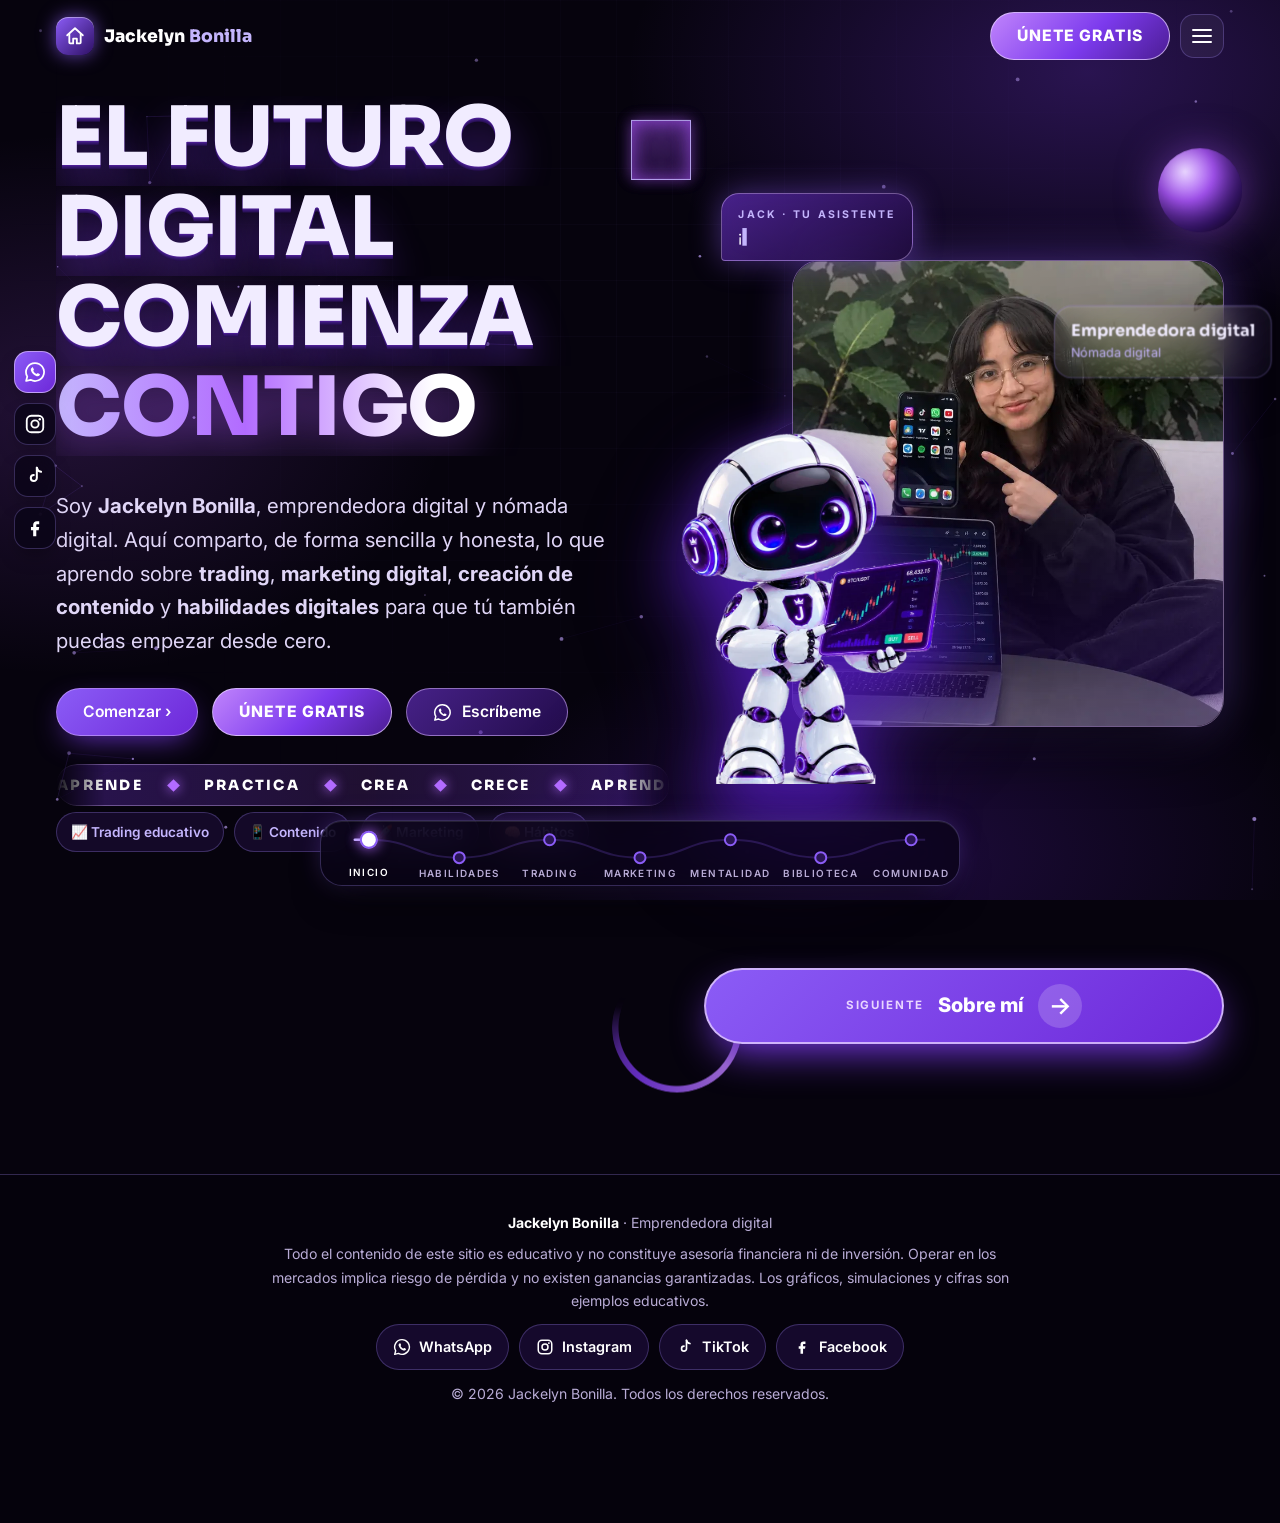
==== index.html @ caa2bda2 "Add files via upload" ====
<!doctype html>
<html lang="es">
<head>
<meta charset="utf-8">
<meta name="viewport" content="width=device-width,initial-scale=1,viewport-fit=cover">
<title>Jackelyn Bonilla · Trading, marketing digital y habilidades digitales</title>
<meta name="description" content="Marca personal de Jackelyn Bonilla: educación en trading, marketing digital, creación de contenido y habilidades digitales. Guías PDF, mini juegos y comunidad gratuita.">
<meta name="theme-color" content="#06030d">
<meta property="og:title" content="Jackelyn Bonilla · El futuro digital comienza contigo">
<meta property="og:description" content="Aprende trading y marketing digital desde cero con guías, herramientas de mentalidad y una comunidad gratuita.">
<meta property="og:type" content="website">
<link rel="preconnect" href="https://fonts.googleapis.com">
<link rel="preconnect" href="https://fonts.gstatic.com" crossorigin>
<link href="https://fonts.googleapis.com/css2?family=Inter:wght@400;500;600;700&family=Sora:wght@600;700;800&display=swap" rel="stylesheet">
<link rel="icon" href="data:image/svg+xml,%3Csvg xmlns='http://www.w3.org/2000/svg' viewBox='0 0 64 64'%3E%3Crect width='64' height='64' rx='16' fill='%237c3aed'/%3E%3Ctext x='32' y='45' font-size='38' font-family='Arial' font-weight='800' text-anchor='middle' fill='white'%3EJ%3C/text%3E%3C/svg%3E">
<script>document.documentElement.classList.add('js')</script>
<link rel="stylesheet" href="css/styles.css">
</head>
<body>
<a class="skip" href="#contenido">Saltar al contenido</a>

<!-- Símbolos SVG reutilizables -->
<svg width="0" height="0" style="position:absolute" aria-hidden="true" focusable="false">
  <defs>
    <linearGradient id="netGrad" x1="0" y1="0" x2="0" y2="1"><stop offset="0" stop-color="#c4b5fd"/><stop offset=".5" stop-color="#a855f7"/><stop offset="1" stop-color="#7c3aed"/></linearGradient>
    <linearGradient id="shell" x1="0" y1="0" x2="1" y2="1"><stop offset="0" stop-color="#ffffff"/><stop offset=".55" stop-color="#ece4ff"/><stop offset="1" stop-color="#b9a6ee"/></linearGradient>
    <linearGradient id="visor" x1="0" y1="0" x2="0" y2="1"><stop offset="0" stop-color="#2a1458"/><stop offset=".45" stop-color="#0d0521"/><stop offset="1" stop-color="#05020f"/></linearGradient>
    <linearGradient id="rim" x1="0" y1="0" x2="1" y2="1"><stop offset="0" stop-color="#e9d5ff"/><stop offset="1" stop-color="#7c3aed"/></linearGradient>
    <radialGradient id="eyeG" cx=".4" cy=".35" r=".8"><stop offset="0" stop-color="#e9d5ff"/><stop offset=".5" stop-color="#a855f7"/><stop offset="1" stop-color="#5b21b6"/></radialGradient>
    <filter id="glowF" x="-50%" y="-50%" width="200%" height="200%"><feGaussianBlur stdDeviation="4" result="b"/><feMerge><feMergeNode in="b"/><feMergeNode in="SourceGraphic"/></feMerge></filter>
    <symbol id="ic-home" viewBox="0 0 24 24"><path d="M3.5 11.2 12 3.6l8.5 7.6" fill="none" stroke="currentColor" stroke-width="2" stroke-linecap="round" stroke-linejoin="round"/><path d="M5.8 10v9.2c0 .5.4.9.9.9H10v-5.2h4v5.2h3.3c.5 0 .9-.4.9-.9V10" fill="none" stroke="currentColor" stroke-width="2" stroke-linecap="round" stroke-linejoin="round"/></symbol>
    <symbol id="ic-wa" viewBox="0 0 24 24"><path d="M12 2.2a9.8 9.8 0 0 0-8.4 14.8L2.3 21.8l4.9-1.3A9.8 9.8 0 1 0 12 2.2z" fill="none" stroke="currentColor" stroke-width="1.9" stroke-linejoin="round"/><path d="M8.7 7.3c.3-.5.9-.5 1.2 0l.8 1.6c.2.4.1.8-.2 1.1l-.5.6c.8 1.6 2 2.8 3.6 3.6l.6-.6c.3-.3.8-.4 1.2-.2l1.6.8c.5.3.5.9 0 1.3-.8 1-2 1.4-3.2 1-3-1-5.2-3.2-6.2-6.2-.4-1.2 0-2.4 1.1-3z" fill="currentColor"/></symbol>
    <symbol id="ic-ig" viewBox="0 0 24 24"><rect x="3" y="3" width="18" height="18" rx="5" fill="none" stroke="currentColor" stroke-width="2"/><circle cx="12" cy="12" r="4" fill="none" stroke="currentColor" stroke-width="2"/><circle cx="17.2" cy="6.8" r="1.3" fill="currentColor"/></symbol>
    <symbol id="ic-tt" viewBox="0 0 24 24"><path d="M14 3v11.2a3.3 3.3 0 1 1-3.3-3.3" fill="none" stroke="currentColor" stroke-width="2.2" stroke-linecap="round"/><path d="M14 3c.4 2.4 2 4.1 4.6 4.4" fill="none" stroke="currentColor" stroke-width="2.2" stroke-linecap="round"/></symbol>
    <symbol id="ic-fb" viewBox="0 0 24 24"><path d="M14 8h2.6V4.6H14c-2.4 0-4 1.6-4 4V11H7.6v3.4H10V21h3.4v-6.6h2.6L16.6 11h-3.2V8.8c0-.5.2-.8.6-.8z" fill="currentColor"/></symbol>
    <symbol id="jbadge" viewBox="-20 -22 40 42"><path d="M-12 -11 l5 6 7 -10 7 10 5 -6 v9 h-24z" fill="#f5e9ff"/><text x="0" y="16" text-anchor="middle" font-family="Sora,Arial,sans-serif" font-weight="800" font-size="24" fill="#fff">J</text></symbol>
    <symbol id="robot-head" viewBox="0 0 400 300">
      <ellipse cx="200" cy="150" rx="138" ry="112" fill="url(#shell)"/>
      <circle cx="60" cy="150" r="38" fill="url(#shell)"/><circle cx="340" cy="150" r="38" fill="url(#shell)"/>
      <circle cx="60" cy="150" r="28" fill="#1a0b3a" stroke="#c084fc" stroke-width="5"/><circle cx="340" cy="150" r="28" fill="#1a0b3a" stroke="#c084fc" stroke-width="5"/>
      <rect x="92" y="88" width="216" height="124" rx="60" fill="url(#visor)" stroke="url(#rim)" stroke-width="4"/>
      <circle cx="150" cy="145" r="28" fill="url(#eyeG)"/><circle cx="250" cy="145" r="28" fill="url(#eyeG)"/>
      <circle cx="150" cy="145" r="15" fill="#0b0418"/><circle cx="250" cy="145" r="15" fill="#0b0418"/>
      <circle cx="142" cy="136" r="6" fill="#fff"/><circle cx="242" cy="136" r="6" fill="#fff"/>
      <path d="M178 185 Q200 202 222 185" stroke="#f5e9ff" stroke-width="5" fill="none" stroke-linecap="round"/>
    </symbol>
  </defs>
</svg>

<!-- Cargador -->
<div class="loader" id="loader" role="status" aria-label="Cargando">
  <div class="loader-core">
    <div class="loader-orb"><span class="loader-j">J</span></div>
    <div class="loader-bar"><i id="loaderBar"></i></div>
    <small>Iniciando experiencia</small>
  </div>
</div>

<div class="bg-aurora" aria-hidden="true"></div>
<div class="bg-grid" aria-hidden="true"></div>
<canvas id="particles" aria-hidden="true"></canvas>

<!-- Navegación -->
<header class="nav" id="nav">
  <div class="nav-in">
    <a class="brand" href="#inicio" aria-label="Jackelyn Bonilla, ir al inicio"><span class="brand-mark"><svg class="home-ic" aria-hidden="true"><use href="#ic-home"/></svg></span><span class="brand-name">Jackelyn <em>Bonilla</em></span></a>
    <nav class="nav-links" id="navLinks" aria-label="Principal">
      <a href="#inicio">Inicio</a>
      <a href="#sobre-mi">Sobre mí</a>
      <a href="#habilidades">Habilidades</a>
      <a href="#trading">Trading</a>
      <a href="#clases" class="nav-new">Clases gratis</a>
      <a href="#marketing">Marketing</a>
      <a href="#mentalidad">Mentalidad</a>
      <a href="#resultados">Resultados</a>
      <a href="#biblioteca">Biblioteca</a>
      <a href="#comunidad">Comunidad</a>
      <a href="#contacto">Contacto</a>
      <span class="nav-ind" id="navInd"></span>
    </nav>
    <div class="nav-tools">
      <a class="btn btn-join nav-cta" href="#comunidad" data-join>ÚNETE GRATIS</a>
      <button class="icon-btn burger" id="burger" type="button" aria-expanded="false" aria-controls="navLinks" aria-label="Abrir menú"><span></span></button>
    </div>
  </div>
  <div class="progress" id="scrollProg"></div>
</header>

<main id="contenido" class="views">

<!-- ===================== INICIO ===================== -->
<section class="sec view hero" id="inicio" tabindex="-1" aria-labelledby="h-hero">
  <div class="shapes" aria-hidden="true">
    <div class="shape sphere fl" style="width:84px;height:84px;right:3%;top:14%" data-depth="30"></div>
    <div class="shape cube fl hide-m" style="--s:60px;right:46%;top:12%;animation-delay:-3s" data-depth="40"><i></i><i></i><i></i><i></i><i></i><i></i></div>
    <div class="shape ring3d hide-m" style="width:130px;height:130px;right:42%;bottom:6%;opacity:.8" data-depth="20"></div>
  </div>
  <div class="wrap hero-grid">
    <div>
      <h1 id="h-hero" aria-label="El futuro digital comienza contigo">
        <span class="ln" aria-hidden="true"><span style="--d:.15s">EL FUTURO</span></span>
        <span class="ln" aria-hidden="true"><span style="--d:.28s">DIGITAL</span></span>
        <span class="ln" aria-hidden="true"><span style="--d:.41s">COMIENZA</span></span>
        <span class="ln" aria-hidden="true"><span class="accent" style="--d:.54s">CONTIGO</span></span>
      </h1>
      <p class="hero-lead rv" style="--d:.5s">Soy <b>Jackelyn Bonilla</b>, emprendedora digital y nómada digital. Aquí comparto, de forma sencilla y honesta, lo que aprendo sobre <b>trading</b>, <b>marketing digital</b>, <b>creación de contenido</b> y <b>habilidades digitales</b> para que tú también puedas empezar desde cero.</p>
      <div class="hero-actions rv" style="--d:.6s">
        <button class="btn btn-primary" type="button" data-next>Comenzar ›</button>
        <a class="btn btn-join" data-join href="#">ÚNETE GRATIS</a>
        <a class="btn btn-wa" data-niche="general" href="#" target="_blank" rel="noopener noreferrer"><svg class="wa-ic" aria-hidden="true"><use href="#ic-wa"/></svg> Escríbeme</a>
      </div>
      <div class="ticker hero-ticker rv" aria-hidden="true" style="--d:.8s"><div class="ticker-track"><span>Aprende</span><i></i><span>Practica</span><i></i><span>Crea</span><i></i><span>Crece</span><i></i><span>Aprende</span><i></i><span>Practica</span><i></i><span>Crea</span><i></i><span>Crece</span><i></i></div></div>
      <div class="chips rv" style="--d:.7s"><span class="chip">📈 Trading educativo</span><span class="chip">📱 Contenido</span><span class="chip">🚀 Marketing</span><span class="chip">🧠 Hábitos</span></div>
    </div>

    <div class="hero-stage" id="stage">
      <div class="stage-glow"></div><div class="stage-ring"></div><div class="stage-ring r2"></div>
      <!-- ✏️ FOTO PRINCIPAL: assets/img/foto-6.webp · ROBOT: assets/img/robot.webp (js/config.js → robotImage) -->
      <figure class="frame hero-photo" data-tilt="5">
        <div class="frame-img"><img src="assets/img/foto-6.webp" alt="Jackelyn con audífonos, mostrando su celular y señalando su laptop con una gráfica de trading" width="1000" height="1000" fetchpriority="high" decoding="async"></div>
        <div class="float-card fc1 glass top-r"><b>Emprendedora digital</b><small>Nómada digital</small></div>
      </figure>
      <div class="robot" id="robot" data-depth="-14">
        <div class="robot-float" id="robotBody" role="img" aria-label="JACK, el robot asistente de Jackelyn, con audífonos morados y una insignia con la letra J"></div>
      </div>
      <div class="bubble" id="bubble" role="status" aria-live="polite">
        <span class="who">JACK · tu asistente</span><span class="bubble-text" id="bubbleText"></span>
      </div>
    </div>
  </div>
</section>

<!-- ===================== SOBRE MÍ ===================== -->
<section class="sec view" id="sobre-mi" tabindex="-1" aria-labelledby="h-about">
  <div class="shapes" aria-hidden="true"><div class="shape sphere fl hide-m" style="width:70px;height:70px;right:4%;top:10%" data-depth="25"></div></div>
  <div class="wrap about-grid">
    <!-- ✏️ FOTOS: reemplaza assets/img/foto-1.webp, foto-2.webp y foto-3.webp (o cambia los src de abajo) por tus propias imágenes -->
    <div class="photo-stack rv rv-l" data-tilt>
      <figure class="photo p1" style="margin:0"><img src="assets/img/foto-9.webp" alt="Jackelyn sonriendo junto a una ventana con plantas" width="563" height="1000" loading="lazy" decoding="async"><span class="photo-tag">Aprendiendo en cualquier lugar</span></figure>
      <figure class="photo p2" style="margin:0"><img src="assets/img/foto-1.webp" alt="Jackelyn con audífonos al cuello, sosteniendo una flor rosada frente a un árbol de lilas" width="640" height="1147" loading="lazy" decoding="async"></figure>
      <figure class="photo p3" style="margin:0"><img src="assets/img/foto-3.webp" alt="Jackelyn leyendo un libro en una cafetería con su laptop y una bebida" width="675" height="1200" loading="lazy" decoding="async"></figure>
    </div>
    <div class="story rv rv-r">
      <span class="eyebrow">Mi historia</span>
      <h2 class="sec-title" id="h-about">¿Por qué elegí el <em>mundo digital</em>?</h2>
      <!-- ✏️ TEXTO: puedes editar libremente tu historia aquí -->
      <p>Hola, soy Jackelyn, emprendedora digital.</p>
      <p>A los 16 años decidí empezar a desarrollar habilidades digitales, aunque al principio no todos creían en esta visión. Durante mis prácticas de bachillerato observé cómo muchas personas vivían pendientes de un horario, con apenas unos minutos o una hora para almorzar, pocos días libres y el estrés de trabajar para recibir un salario. Y pensé: <b>«Stop, yo quiero construir algo diferente para mi vida»</b>.</p>
      <p>Antes, al salir del colegio, muchas veces simplemente perdía mi tiempo viendo TikToks, sin imaginar todo lo que podía aprender desde mi teléfono o una computadora. Hasta que conocí a personas increíbles, de diferentes edades, que estaban construyendo sus proyectos y trabajando de manera digital.</p>
      <p>Entonces me hice una pregunta: <b>¿Por qué ellos sí y yo no?</b></p>
      <p>Decidí dejar de ser solo espectadora y comenzar a construir mi propio camino a través del marketing digital y el trading. Hoy sigo aprendiendo, creciendo y trabajando por una visión: tener más libertad sobre mi tiempo y crear oportunidades para mi futuro.</p>
      <p>Mi fe en Dios es parte de este camino: confío en Él, tomo decisiones con calma y trabajo con gratitud y disciplina. La fe no garantiza resultados, pero me da paz, dirección y esperanza.</p>
      <blockquote>Porque a veces, todo comienza cuando te atreves a pensar diferente y decides darte una oportunidad.</blockquote>
      <div class="timeline">
        <div class="tl-item glass rv"><span class="tl-ico">1</span><div><h3>Cree en ti</h3><p>Tu visión importa aunque al principio no todos crean en ella. Empieza con un paso pequeño y sigue aprendiendo.</p></div></div>
        <div class="tl-item glass rv" style="--d:0.08s"><span class="tl-ico">2</span><div><h3>Libertad</h3><p>Construir, poco a poco, más libertad sobre tu tiempo y tus decisiones, con habilidades que te acompañan toda la vida.</p></div></div>
        <div class="tl-item glass rv" style="--d:0.16s"><span class="tl-ico">3</span><div><h3>Decisión</h3><p>Dejar de ser solo espectadora y decidir construir tu propio camino, un día a la vez.</p></div></div>
        <div class="tl-item glass rv" style="--d:0.24s"><span class="tl-ico">4</span><div><h3>Dios y fe</h3><p>Creo en Dios y le entrego mis planes: me da paz y dirección mientras trabajo con disciplina y gratitud. La fe no garantiza resultados, pero me sostiene.</p></div></div>
        <div class="tl-item glass rv" style="--d:0.32s"><span class="tl-ico">5</span><div><h3>Oportunidad</h3><p>Darte una oportunidad de pensar diferente: aprender, practicar y atreverte a empezar.</p></div></div>
        <div class="tl-item glass rv" style="--d:0.40s"><span class="tl-ico">6</span><div><h3>Constancia</h3><p>Pequeños pasos repetidos con propósito. La constancia hace el resto.</p></div></div>
      </div>
    </div>
  </div>
</section>

<!-- ===================== HABILIDADES DIGITALES ===================== -->
<section class="sec view" id="habilidades" tabindex="-1" aria-labelledby="h-skills">
  <div class="shapes" aria-hidden="true">
    <div class="shape sphere fl hide-m" style="width:76px;height:76px;left:3%;top:12%" data-depth="30"></div>
    <div class="shape cube fl hide-m" style="--s:52px;right:4%;bottom:14%" data-depth="30"><i></i><i></i><i></i><i></i><i></i><i></i></div>
  </div>
  <div class="wrap">
    <div class="split-head">
      <div class="sec-head rv">
        <span class="eyebrow" data-node="Habilidades">Habilidades digitales</span>
        <h2 class="sec-title" id="h-skills">El mundo está <em>cambiando</em></h2>
        <p class="sec-lead big-lead">Solo necesitas de <b>2 a 3 horas</b> para aprender habilidades digitales.</p>
        <p class="sec-lead">Estas son las habilidades que puedes empezar a desarrollar hoy, paso a paso y a tu ritmo.</p>
        <div class="hero-actions" style="margin:22px 0 0"><a class="btn btn-join btn-wa" data-niche="habilidades" href="#" target="_blank" rel="noopener noreferrer"><svg class="wa-ic" aria-hidden="true"><use href="#ic-wa"/></svg> Quiero aprender habilidades digitales</a><a class="btn btn-join" data-join href="#">ÚNETE GRATIS</a></div>
      </div>
      <!-- ✏️ FOTO: assets/img/foto-2.webp -->
      <div class="visual rv rv-r">
        <figure class="frame" data-tilt="6">
          <div class="frame-img"><img src="assets/img/foto-2.webp" alt="Jackelyn sonriendo con una taza de café y su laptop, lista para aprender habilidades digitales" width="900" height="1200" loading="lazy" decoding="async"></div>
          <div class="float-card fc1 glass clk-card" role="img" aria-label="Bloque de 2 a 3 horas">
            <svg viewBox="0 0 120 120" aria-hidden="true"><circle cx="60" cy="60" r="48" fill="none" stroke="rgba(167,139,250,.3)" stroke-width="9"/><circle class="clk-arc2" cx="60" cy="60" r="48" fill="none" stroke="url(#clkG)" stroke-width="9" stroke-linecap="round" stroke-dasharray="75 302" transform="rotate(-90 60 60)"/><text x="60" y="67" text-anchor="middle" font-family="Sora,sans-serif" font-weight="800" font-size="24" fill="#fff">2–3 h</text></svg>
            <small>tu bloque de aprendizaje</small></div>
          <div class="float-card fc2 glass"><b>Constancia</b><small>pequeños bloques, grandes avances</small></div>
        </figure>
      </div>
    </div>

    <div class="ticker rv" aria-hidden="true"><div class="ticker-track"><span>El mundo cambia</span><i></i><span>Tú también puedes</span><i></i><span>2 a 3 horas</span><i></i><span>Empieza hoy</span><i></i><span>El mundo cambia</span><i></i><span>Tú también puedes</span><i></i><span>2 a 3 horas</span><i></i><span>Empieza hoy</span><i></i></div></div>

    <h3 class="sub-title rv">La era digital avanza, y avanza rápido</h3>
    <p class="sec-lead rv" style="margin-bottom:18px">Cada año aparecen herramientas y oportunidades nuevas. No se trata de saberlo todo, sino de <b>aprender de forma constante</b>.</p>
    <div class="era-grid">
      <article class="glass era-card rv" data-tilt="5"><span class="era-n">01</span><h4>Todo cambia más rápido</h4><p>Quien aprende un poco cada día se adapta mejor.</p></article>
      <article class="glass era-card rv" style="--d:.08s" data-tilt="5"><span class="era-n">02</span><h4>La inteligencia artificial ya está aquí</h4><p>Ayuda a investigar, organizar y crear, con tu criterio.</p></article>
      <article class="glass era-card rv" style="--d:.16s" data-tilt="5"><span class="era-n">03</span><h4>Se puede trabajar desde cualquier lugar</h4><p>Con internet, estudiar y emprender ya no depende de una oficina.</p></article>
      <article class="glass era-card rv" style="--d:.24s" data-tilt="5"><span class="era-n">04</span><h4>Las habilidades son tu mejor inversión</h4><p>Lo que aprendes es tuyo y abre más caminos.</p></article>
    </div>

    <h3 class="sub-title rv">El cambio ya está pasando</h3>
    <p class="sec-lead rv" style="margin-bottom:14px">Mucho de lo «de toda la vida» ya se movió a lo digital.</p>
    <div class="ticker pairs rv" aria-label="De lo de antes a lo de ahora"><div class="ticker-track"><span><s>Videoclub</s> → <b>Netflix</b></span><i></i><span><s>Taxi en la calle</s> → <b>Uber</b></span><i></i><span><s>Ir a la tienda</s> → <b>Comprar online</b></span><i></i><span><s>Filas en el banco</s> → <b>Pagos desde el celular</b></span><i></i><span><s>Solo aulas</s> → <b>Aprender en línea</b></span><i></i><span><s>Oficina fija</s> → <b>Trabajo remoto</b></span><i></i><span><s>Anuncios en TV</s> → <b>Instagram y TikTok</b></span><i></i><span><s>Comprar discos</s> → <b>Spotify</b></span><i></i><span><s>Videoclub</s> → <b>Netflix</b></span><i></i><span><s>Taxi en la calle</s> → <b>Uber</b></span><i></i><span><s>Ir a la tienda</s> → <b>Comprar online</b></span><i></i><span><s>Filas en el banco</s> → <b>Pagos desde el celular</b></span><i></i><span><s>Solo aulas</s> → <b>Aprender en línea</b></span><i></i><span><s>Oficina fija</s> → <b>Trabajo remoto</b></span><i></i><span><s>Anuncios en TV</s> → <b>Instagram y TikTok</b></span><i></i><span><s>Comprar discos</s> → <b>Spotify</b></span><i></i></div></div>

    <div class="arc rv">
      <div class="arc-head">
        <span class="eyebrow">Mi sistema</span>
        <h3 class="sec-title" style="font-size:clamp(1.7rem,4vw,2.6rem)">Sistema <em>ARC</em></h3>
        <p class="sec-lead">Tres pasos simples que se repiten: cada avance te lleva al siguiente.</p>
      </div>
      <div class="arc-flow">
        <article class="glass neon arc-step" data-tilt="4"><div class="arc-l" aria-hidden="true">A</div><div><h4>Aprende</h4><p>Estudia una sola habilidad en bloques de 2 a 3 horas.</p></div></article>
        <span class="arc-arrow" aria-hidden="true">→</span>
        <article class="glass neon arc-step" data-tilt="4"><div class="arc-l" aria-hidden="true">R</div><div><h4>Resultados</h4><p>Aplica, anota qué funcionó y ajusta una cosa.</p></div></article>
        <span class="arc-arrow" aria-hidden="true">→</span>
        <article class="glass neon arc-step" data-tilt="4"><div class="arc-l" aria-hidden="true">C</div><div><h4>Constancia</h4><p>Sigue cada día, aunque sea poco. Lo pequeño se acumula.</p></div></article>
      </div>
      <div class="arc-cta"><a class="btn btn-join btn-xl" data-premium href="#" target="_blank" rel="noopener noreferrer"><svg class="wa-ic" aria-hidden="true"><use href="#ic-wa"/></svg> Quiero el libro Premium ARC</a></div>
    </div>

    <h3 class="sub-title rv">Habilidades que puedes aprender</h3>
    <p class="sec-lead rv" style="margin-bottom:18px">Elige un área y empieza por una sola habilidad.</p>
    <div class="area-grid">
      <article class="glass area-card rv" style="--d:0.00s" data-tilt="4"><header><span class="ar-ic" aria-hidden="true">💹</span><div><h4>Mercados y finanzas</h4><p>Entender el mercado con práctica en demo y cuidando el riesgo.</p></div></header><ul class="ar-list"><li><span aria-hidden="true">📈</span>Trading educativo</li><li><span aria-hidden="true">🛡️</span>Gestión del riesgo</li><li><span aria-hidden="true">🧪</span>Práctica en demo</li></ul></article>
      <article class="glass area-card rv" style="--d:0.07s" data-tilt="4"><header><span class="ar-ic" aria-hidden="true">📣</span><div><h4>Marketing y contenido</h4><p>Dar a conocer una marca, un negocio o un producto.</p></div></header><ul class="ar-list"><li><span aria-hidden="true">🚀</span>Marketing digital</li><li><span aria-hidden="true">🎬</span>Creación de contenido</li><li><span aria-hidden="true">📱</span>Redes sociales</li><li><span aria-hidden="true">✍️</span>Textos y llamadas a la acción</li><li><span aria-hidden="true">🎨</span>Diseño y edición</li></ul></article>
      <article class="glass area-card rv" style="--d:0.14s" data-tilt="4"><header><span class="ar-ic" aria-hidden="true">🧭</span><div><h4>Productividad y mentalidad</h4><p>Organizarte y sostener lo que aprendes.</p></div></header><ul class="ar-list"><li><span aria-hidden="true">🗓️</span>Organización y planificación</li><li><span aria-hidden="true">🧠</span>Hábitos y disciplina</li><li><span aria-hidden="true">🎯</span>Mentalidad y calma</li></ul></article>
      <article class="glass area-card rv" style="--d:0.21s" data-tilt="4"><header><span class="ar-ic" aria-hidden="true">🤖</span><div><h4>IA y herramientas</h4><p>Usar la tecnología con tu propio criterio.</p></div></header><ul class="ar-list"><li><span aria-hidden="true">🤖</span>Inteligencia artificial como apoyo</li><li><span aria-hidden="true">💾</span>Productos digitales</li><li><span aria-hidden="true">🌍</span>Trabajo remoto y nómada digital</li></ul></article>
    </div>

        <h3 class="sub-title rv">Tu ruta de 30 días con el sistema ARC</h3>
    <div class="route rv">
      <article class="route-step"><b>Semana 1</b><span class="rt-t">Aprende</span><p>Elige una habilidad y dedica tus primeros bloques de 2 a 3 horas a entender lo básico.</p></article>
      <article class="route-step"><b>Semana 2</b><span class="rt-t">Practica</span><p>Aplica lo aprendido en ejemplos pequeños: una publicación, un ejercicio, una práctica en demo.</p></article>
      <article class="route-step"><b>Semana 3</b><span class="rt-t">Resultados</span><p>Revisa qué hiciste, qué funcionó y qué mejorarías. Ajusta una sola cosa.</p></article>
      <article class="route-step"><b>Semana 4</b><span class="rt-t">Constancia</span><p>Mantén tu ritmo, comparte tus dudas en la comunidad y escoge tu siguiente habilidad.</p></article>
    </div>
    <div class="cta-band glass neon rv"><div><b>¿Listo para empezar con tus 2 a 3 horas?</b><span>Escríbeme por WhatsApp y te oriento.</span></div><div class="cta-actions"><a class="btn btn-join btn-wa" data-niche="habilidades" href="#" target="_blank" rel="noopener noreferrer"><svg class="wa-ic" aria-hidden="true"><use href="#ic-wa"/></svg> Escribir por WhatsApp</a><span class="logo-row" aria-label="WhatsApp, Instagram, TikTok y Facebook"><a class="logo-btn wapp" data-niche="habilidades" href="#" target="_blank" rel="noopener noreferrer" aria-label="WhatsApp"><svg aria-hidden="true"><use href="#ic-wa"/></svg></a><a class="logo-btn" data-social="instagram" href="#" target="_blank" rel="noopener noreferrer" aria-label="Instagram"><svg aria-hidden="true"><use href="#ic-ig"/></svg></a><a class="logo-btn" data-social="tiktok" href="#" target="_blank" rel="noopener noreferrer" aria-label="TikTok"><svg aria-hidden="true"><use href="#ic-tt"/></svg></a><a class="logo-btn" data-social="facebook" href="#" target="_blank" rel="noopener noreferrer" aria-label="Facebook"><svg aria-hidden="true"><use href="#ic-fb"/></svg></a></span></div></div>
  </div>
</section>

<!-- ===================== TRADING ===================== -->
<section class="sec view" id="trading" tabindex="-1" aria-labelledby="h-trading">
  <div class="shapes" aria-hidden="true">
    <div class="shape cube fl hide-m" style="--s:54px;left:2%;top:14%" data-depth="30"><i></i><i></i><i></i><i></i><i></i><i></i></div>
    <div class="shape ring3d hide-m" style="width:100px;height:100px;right:3%;top:30%" data-depth="20"></div>
  </div>
  <div class="wrap">
    <div class="split-head">
      <div class="sec-head rv">
        <span class="eyebrow" data-node="Trading">Educación · Trading desde cero</span>
        <h2 class="sec-title" id="h-trading">Aprende <em>trading</em> paso a paso</h2>
        <p class="sec-lead">Ocho módulos con ejemplos visuales e interactivos para entender cómo funcionan los mercados antes de arriesgar un solo dólar.</p>
        <div class="hero-actions" style="margin:22px 0 0"><button class="btn btn-primary" type="button" data-read="trading">📖 Leer guía “Trading desde cero”</button><a class="btn" href="https://canva.link/sdz6ja1vb2zqesq" target="_blank" rel="noopener noreferrer">📘 Libro: Trading en la zona</a><a class="btn btn-wa" data-niche="trading" href="#" target="_blank" rel="noopener noreferrer"><svg class="wa-ic" aria-hidden="true"><use href="#ic-wa"/></svg> WhatsApp · Trading</a></div>
      </div>
      <!-- ✏️ FOTO: assets/img/foto-8.webp -->
      <div class="visual rv rv-r">
        <figure class="frame" data-tilt="6">
          <div class="frame-img"><img src="assets/img/foto-8.webp" alt="Jackelyn en una cafetería mostrando una gráfica de trading en su celular" width="563" height="1000" loading="lazy" decoding="async"></div>
          <div class="float-card fc1 glass live"><div class="fc-top"><b>EUR/USD</b><span class="badge sim">Simulación</span></div><svg id="liveChart" viewBox="0 0 220 84" role="img" aria-label="Gráfico simulado en movimiento"></svg></div>
          <div class="float-card fc2 top glass"><b>🛡️ Aprende sin riesgo</b><small>Primero cuenta demo</small></div>
        </figure>
      </div>
    </div>
    <div class="disclaimer rv" role="note">
      <svg width="24" height="24" viewBox="0 0 24 24" fill="none" stroke="#fbbf24" stroke-width="2" stroke-linecap="round" stroke-linejoin="round" aria-hidden="true"><path d="M10.3 3.9 1.8 18a2 2 0 0 0 1.7 3h17a2 2 0 0 0 1.7-3L13.7 3.9a2 2 0 0 0-3.4 0z"/><path d="M12 9v4M12 17h.01"/></svg>
      <p style="margin:0"><b>Contenido solo educativo.</b> Operar en los mercados conlleva un alto riesgo y puedes perder parte o todo tu capital. <b>No existen ganancias garantizadas</b> y nada de lo que ves aquí es asesoría financiera. Todos los números y gráficos de esta sección son ejemplos simulados.</p>
    </div>

    <div class="tabs-layout">
      <div class="tablist rv" role="tablist" aria-label="Módulos de trading" aria-orientation="vertical" id="tradeTabs">
        <button class="tab" role="tab" aria-selected="true" aria-controls="tp1" id="tt1"><span class="n">1</span>Conceptos básicos</button>
        <button class="tab" role="tab" aria-selected="false" aria-controls="tp2" id="tt2" tabindex="-1"><span class="n">2</span>Mercados financieros</button>
        <button class="tab" role="tab" aria-selected="false" aria-controls="tp3" id="tt3" tabindex="-1"><span class="n">3</span>Gráfico de precios</button>
        <button class="tab" role="tab" aria-selected="false" aria-controls="tp4" id="tt4" tabindex="-1"><span class="n">4</span>Velas japonesas</button>
        <button class="tab" role="tab" aria-selected="false" aria-controls="tp5" id="tt5" tabindex="-1"><span class="n">5</span>Tendencias, soportes y resistencias</button>
        <button class="tab" role="tab" aria-selected="false" aria-controls="tp6" id="tt6" tabindex="-1"><span class="n">6</span>Gestión del riesgo</button>
        <button class="tab" role="tab" aria-selected="false" aria-controls="tp7" id="tt7" tabindex="-1"><span class="n">7</span>Psicología del trading</button>
        <button class="tab" role="tab" aria-selected="false" aria-controls="tp8" id="tt8" tabindex="-1"><span class="n">8</span>Disciplina y planificación</button>
      </div>

      <div class="rv rv-r" style="--d:.1s">
        <!-- 1 -->
        <article class="panel glass neon" role="tabpanel" id="tp1" aria-labelledby="tt1">
          <h3>Conceptos básicos del trading</h3>
          <p>Trading es comprar y vender activos (divisas, oro, acciones…) buscando beneficiarse de los cambios de precio. Es una actividad de riesgo que requiere estudio, práctica y control emocional. Toca cada tarjeta para girarla:</p>
          <div class="flipgrid" data-flips='[["Compra (largo)","Operación que gana si el precio sube."],["Venta (corto)","Operación que gana si el precio baja."],["Spread","Diferencia entre precio de compra y de venta. Es un costo de cada operación."],["Pip","Unidad mínima de movimiento en divisas, normalmente la 4.ª cifra decimal."],["Lote","Tamaño de la operación. Hay lotes estándar, mini y micro."],["Apalancamiento","Permite operar con más valor del depositado. Multiplica ganancias Y pérdidas."],["Stop Loss","Orden que cierra la operación al llegar a la pérdida máxima que definiste."],["Take Profit","Orden que cierra la operación al alcanzar tu objetivo de ganancia."]]'></div>
          <div class="callout"><b>Idea clave:</b> tu primer objetivo no es ganar dinero, es <b>aprender sin perder tu capital</b>. Practica siempre primero en una cuenta demo (dinero ficticio).</div>
        </article>
        <!-- 2 -->
        <article class="panel glass neon" role="tabpanel" id="tp2" aria-labelledby="tt2" hidden>
          <h3>¿Qué son los mercados financieros?</h3>
          <p>Son los lugares (casi siempre digitales) donde compradores y vendedores intercambian activos. Cada uno tiene su ritmo y sus riesgos:</p>
          <div class="flipgrid" data-flips='[["Forex (divisas)","Pares como EUR/USD. Abierto 24 h de lunes a viernes y muy líquido."],["Materias primas","Oro, plata, petróleo. Muy sensibles a noticias económicas y geopolíticas."],["Acciones","Partes de una empresa. Siguen el horario de bolsa y los resultados de la compañía."],["Índices","Cestas de acciones (S&P 500, Nasdaq…) que reflejan el ánimo de una economía."],["Criptomonedas","Bitcoin, Ethereum… Operan 24/7 y suelen ser muy volátiles."]]'></div>
          <h4>Cómo leer un par de divisas</h4>
          <p>En <b>EUR/USD = 1,0850</b>, el euro es la moneda base y el dólar la cotizada: 1 euro vale 1,0850 dólares. Comprar el par es apostar a que el euro se fortalece frente al dólar; venderlo, a que se debilita. <i>(Cifra de ejemplo.)</i></p>
          <div class="callout">Empieza estudiando <b>uno o dos mercados</b>. Conocer bien uno es más útil que mirar veinte sin entender ninguno.</div>
        </article>
        <!-- 3 -->
        <article class="panel glass neon" role="tabpanel" id="tp3" aria-labelledby="tt3" hidden>
          <h3>¿Qué es un gráfico de precios?</h3>
          <p>Es el mapa del trader: muestra cómo se movió el precio a lo largo del tiempo. El eje horizontal es el <b>tiempo</b> y el vertical el <b>precio</b>. Cambia el tipo de gráfico y la temporalidad (datos simulados):</p>
          <div class="seg" role="group" aria-label="Tipo de gráfico" id="chartType"><button type="button" aria-pressed="false" data-v="line">Línea</button><button type="button" aria-pressed="true" data-v="candles">Velas</button><button type="button" aria-pressed="false" data-v="bars">Barras</button></div>
          <div class="seg" role="group" aria-label="Temporalidad" id="chartTf"><button type="button" aria-pressed="false" data-v="M15">M15</button><button type="button" aria-pressed="true" data-v="H1">H1</button><button type="button" aria-pressed="false" data-v="D1">D1</button></div>
          <div class="chartbox"><svg id="priceChart" viewBox="0 0 640 300" role="img" aria-label="Gráfico de precios simulado"></svg><div class="cap" id="chartCap"></div></div>
          <h4>Temporalidades</h4>
          <p>Cada vela representa un periodo: <b>M15</b> = 15 minutos, <b>H1</b> = 1 hora, <b>D1</b> = 1 día. Una buena práctica es mirar primero la temporalidad grande para ver la tendencia y luego bajar a una pequeña.</p>
        </article>
        <!-- 4 -->
        <article class="panel glass neon" role="tabpanel" id="tp4" aria-labelledby="tt4" hidden>
          <h3>Velas japonesas y sus partes</h3>
          <p>Cada vela resume un periodo: dónde abrió el precio, hasta dónde subió, hasta dónde bajó y dónde cerró. <b>Construye la tuya</b> moviendo los controles:</p>
          <div class="two">
            <div class="chartbox"><svg id="candleBuilder" viewBox="0 0 300 300" role="img" aria-label="Vela japonesa interactiva"></svg><div class="cap" id="candleCap"></div></div>
            <div>
              <div class="field"><label for="cOpen">Apertura <output id="oOpen"></output></label><input type="range" id="cOpen" min="10" max="90" value="40"></div>
              <div class="field"><label for="cClose">Cierre <output id="oClose"></output></label><input type="range" id="cClose" min="10" max="90" value="68"></div>
              <div class="field"><label for="cHigh">Máximo <output id="oHigh"></output></label><input type="range" id="cHigh" min="10" max="98" value="82"></div>
              <div class="field"><label for="cLow">Mínimo <output id="oLow"></output></label><input type="range" id="cLow" min="2" max="90" value="28"></div>
            </div>
          </div>
          <ul class="dots">
            <li><b>Cuerpo:</b> distancia entre apertura y cierre. <b>Mechas:</b> los extremos máximo y mínimo.</li>
            <li><b>Verde (alcista):</b> cierra por encima de la apertura. <b>Roja (bajista):</b> cierra por debajo.</li>
          </ul>
          <h4>Patrones frecuentes (toca para girar)</h4>
          <div class="flipgrid" data-flips='[["Doji","Apertura y cierre casi iguales: indecisión."],["Martillo","Mecha inferior larga: los compradores rechazaron la caída."],["Estrella fugaz","Mecha superior larga: los vendedores rechazaron la subida."],["Envolvente alcista","Vela verde grande que cubre a la roja anterior: fuerza compradora."]]'></div>
          <div class="callout warn"><b>Ojo:</b> ningún patrón funciona siempre. Una vela sola no es una señal de operación.</div>
        </article>
        <!-- 5 -->
        <article class="panel glass neon" role="tabpanel" id="tp5" aria-labelledby="tt5" hidden>
          <h3>Tendencias, soportes y resistencias</h3>
          <p>El precio avanza y retrocede formando “olas”. Elige un escenario y activa las zonas:</p>
          <div class="seg" role="group" aria-label="Tipo de tendencia" id="trendType"><button type="button" aria-pressed="true" data-v="up">Alcista</button><button type="button" aria-pressed="false" data-v="down">Bajista</button><button type="button" aria-pressed="false" data-v="range">Lateral</button></div>
          <div class="seg" role="group" aria-label="Mostrar zonas"><button type="button" aria-pressed="true" id="srToggle">Soporte y resistencia</button><button type="button" aria-pressed="false" id="tlToggle">Línea de tendencia</button></div>
          <div class="chartbox"><svg id="trendChart" viewBox="0 0 640 300" role="img" aria-label="Gráfico de tendencia simulado"></svg><div class="cap" id="trendCap"></div></div>
          <ul class="dots" style="margin-top:14px">
            <li><b>Soporte:</b> zona donde el precio frenó una caída y rebotó (un piso).</li>
            <li><b>Resistencia:</b> zona donde el precio frenó una subida y rebotó a la baja (un techo).</li>
            <li>Son <b>zonas</b>, no líneas exactas. Cuando se rompen, a menudo se invierten de rol.</li>
          </ul>
        </article>
        <!-- 6 -->
        <article class="panel glass neon" role="tabpanel" id="tp6" aria-labelledby="tt6" hidden>
          <h3>Gestión del riesgo</h3>
          <p>Es lo que separa a quien dura de quien desaparece rápido: decidir <b>cuánto estás dispuesta a perder antes</b> de saber si ganarás. Calculadora educativa (dinero ficticio):</p>
          <div class="two">
            <div>
              <div class="field"><label for="rCap">Capital simulado (USD)</label><input type="number" id="rCap" value="1000" min="10" step="10"></div>
              <div class="field"><label for="rPct">Riesgo por operación <output id="oPct"></output></label><input type="range" id="rPct" min="0.5" max="10" step="0.5" value="1"></div>
              <div class="field"><label for="rSl">Distancia del Stop Loss (pips)</label><input type="number" id="rSl" value="20" min="1" step="1"></div>
              <div class="field"><label for="rRr">Relación riesgo/beneficio objetivo <output id="oRr"></output></label><input type="range" id="rRr" min="1" max="4" step="0.5" value="2"></div>
            </div>
            <div>
              <div class="stats">
                <div class="stat"><small>Riesgo en dinero</small><b id="sRisk">—</b></div>
                <div class="stat"><small>Valor máx. por pip</small><b id="sPip">—</b></div>
                <div class="stat"><small>Ganancia objetivo</small><b id="sTp">—</b></div>
                <div class="stat"><small>Aciertos para no perder*</small><b id="sBe">—</b></div>
              </div>
              <div class="callout" id="rMsg" style="margin-top:14px"></div>
            </div>
          </div>
          <h4>Capital tras 5 pérdidas seguidas</h4>
          <div class="chartbox"><svg id="drawChart" viewBox="0 0 640 220" role="img" aria-label="Evolución del capital tras pérdidas seguidas"></svg><div class="cap">Con el riesgo elegido, así se vería tu capital simulado tras 5 pérdidas seguidas.</div></div>
          <p style="font-size:.85rem;color:var(--muted);margin-top:10px">*Sin contar costos. Es un ejemplo matemático, no una predicción: nada garantiza que ganes ninguna operación.</p>
        </article>
        <!-- 7 -->
        <article class="panel glass neon" role="tabpanel" id="tp7" aria-labelledby="tt7" hidden>
          <h3>Psicología del trading</h3>
          <p>Puedes saber mucho de gráficos y aun así perder por decisiones emocionales. Toca cada emoción para ver cómo aparece y qué hacer:</p>
          <div class="flipgrid" data-flips='[["Miedo","Aparece como dudar de entrar o cerrar demasiado pronto. → Reduce el tamaño y confía en tu plan escrito."],["Codicia","“Un poco más…”: mover el objetivo o subir el riesgo. → Define el objetivo antes de entrar."],["Venganza","Abrir otra operación para “recuperar” una pérdida. → Cierra la plataforma y descansa."],["FOMO","Entrar tarde porque el precio “se va”. → Habrá otra oportunidad; espera tu setup."],["Exceso de confianza","Subir el riesgo tras varias ganancias. → Mantén las mismas reglas siempre."]]'></div>
          <div class="callout"><b>Premia el proceso, no solo el resultado.</b> Puedes ganar una operación rompiendo tus reglas (suerte) y perder otra cumpliéndolas (parte normal del juego).</div>
        </article>
        <!-- 8 -->
        <article class="panel glass neon" role="tabpanel" id="tp8" aria-labelledby="tt8" hidden>
          <h3>Disciplina y planificación</h3>
          <p>La disciplina se construye con rutina y un plan por escrito. Marca tu lista de verificación antes de <i>cualquier</i> práctica simulada:</p>
          <div class="checklist" id="planList">
            <label><input type="checkbox"> Sé cuál es la tendencia en una temporalidad mayor.</label>
            <label><input type="checkbox"> Estoy cerca de una zona clara de soporte o resistencia.</label>
            <label><input type="checkbox"> Tengo un motivo concreto (no una corazonada) para entrar.</label>
            <label><input type="checkbox"> Definí mi Stop Loss antes de entrar.</label>
            <label><input type="checkbox"> Sé cuánto dinero estoy dispuesta a arriesgar y es una fracción pequeña.</label>
            <label><input type="checkbox"> Estoy tranquila emocionalmente y descansada.</label>
          </div>
          <div class="meter" aria-hidden="true"><i id="planBar"></i></div>
          <p id="planMsg" style="color:var(--p-300);font-weight:600">Marca los puntos que se cumplan.</p>
          <h4>Hábitos de una trader disciplinada</h4>
          <ul class="dots"><li>Plan de trading escrito: mercados, horarios, condiciones y riesgo.</li><li>Diario: motivo de entrada, emoción y lección de cada práctica.</li><li>Revisión semanal del proceso, no solo del resultado.</li><li>Cuidado personal: dormir, moverse, comer bien y respirar.</li></ul>
          <div class="callout">Profundiza con la guía <b>“Trading desde cero”</b> en la <a href="#biblioteca">Biblioteca PDF</a>.</div>
        </article>
      </div>
    </div>
    <div class="cta-band glass neon rv"><div><b>¿Quieres aprender trading?</b><span>Escríbeme por WhatsApp y empezamos con calma, desde cero y sin promesas de dinero fácil.</span></div><div class="cta-actions"><a class="btn btn-join btn-wa" data-niche="trading" href="#" target="_blank" rel="noopener noreferrer"><svg class="wa-ic" aria-hidden="true"><use href="#ic-wa"/></svg> Quiero aprender trading</a><span class="logo-row" aria-label="WhatsApp, Instagram, TikTok y Facebook"><a class="logo-btn wapp" data-niche="trading" href="#" target="_blank" rel="noopener noreferrer" aria-label="WhatsApp"><svg aria-hidden="true"><use href="#ic-wa"/></svg></a><a class="logo-btn" data-social="instagram" href="#" target="_blank" rel="noopener noreferrer" aria-label="Instagram"><svg aria-hidden="true"><use href="#ic-ig"/></svg></a><a class="logo-btn" data-social="tiktok" href="#" target="_blank" rel="noopener noreferrer" aria-label="TikTok"><svg aria-hidden="true"><use href="#ic-tt"/></svg></a><a class="logo-btn" data-social="facebook" href="#" target="_blank" rel="noopener noreferrer" aria-label="Facebook"><svg aria-hidden="true"><use href="#ic-fb"/></svg></a></span></div></div>
    <div class="books-strip rv" data-books="trading,zona"><div class="bs-head"><h3>📚 Guías para esta sección</h3><span>Léelas aquí mismo o descárgalas gratis</span></div><div class="bs-row"></div></div>
  </div>
</section>

<!-- ===================== CLASES GRATIS DE TRADING ===================== -->
<section class="sec view" id="clases" tabindex="-1" aria-labelledby="h-clases">
  <div class="shapes" aria-hidden="true"><div class="shape sphere fl hide-m" style="width:70px;height:70px;right:4%;top:10%" data-depth="25"></div><div class="shape ring3d hide-m" style="width:110px;height:110px;left:2%;bottom:10%" data-depth="20"></div></div>
  <div class="wrap clases-grid">
    <div class="cl-copy">
      <span class="eyebrow rv" data-node="Clases">Aprende desde cero</span>
      <h2 class="sec-title rv" id="h-clases">Clases Gratis de <em>Trading</em></h2>
      <p class="sec-lead rv">Empieza con una base sólida: entiende cómo funcionan los mercados, aprende a leer gráficos y velas japonesas, cuida tu riesgo y entrena tu mente. Un paso a la vez, con calma y desde cero.</p>
      <ul class="cl-topics">
        <li class="cl-topic rv" style="--d:0.00s"><span class="cl-n">📈</span><div><b>Fundamentos del trading</b><small>Qué es, cómo funcionan los mercados y por dónde empezar.</small></div></li>
        <li class="cl-topic rv" style="--d:0.07s"><span class="cl-n">🕯️</span><div><b>Lectura de gráficos y velas japonesas</b><small>Entiende el precio, las velas, tendencias y zonas.</small></div></li>
        <li class="cl-topic rv" style="--d:0.14s"><span class="cl-n">🛡️</span><div><b>Gestión del riesgo</b><small>Cuida tu capital antes de pensar en ganar.</small></div></li>
        <li class="cl-topic rv" style="--d:0.21s"><span class="cl-n">🧠</span><div><b>Psicología del trading</b><small>Calma, disciplina y manejo de las emociones.</small></div></li>
        <li class="cl-topic rv" style="--d:0.28s"><span class="cl-n">🖥️</span><div><b>Plataformas y herramientas de análisis</b><small>Aprende a usarlas, con práctica en demo.</small></div></li>
      </ul>
      <div class="cl-cta rv"><a class="btn btn-primary btn-clases" data-classes href="#" target="_blank" rel="noopener noreferrer"><span>QUIERO ACCEDER A LAS CLASES GRATIS</span><i aria-hidden="true">→</i></a></div>
      <p class="cl-note rv">Contenido educativo. Operar en los mercados implica riesgo de pérdida y no existen ganancias garantizadas. Esta sección no promete resultados.</p>
    </div>
    <div class="cl-visual rv rv-r">
      <div class="cl-panel glass neon" data-tilt="4">
        <div class="cl-head"><span class="cl-dot"></span><span class="cl-dot"></span><span class="cl-dot"></span><b>EUR/USD · H1</b><em>EJEMPLO SIMULADO</em></div>
        <svg class="cl-svg" viewBox="0 0 600 340" role="img" aria-label="Gráfico de velas japonesas de ejemplo (simulado)"><defs><linearGradient id="clg" x1="0" y1="0" x2="0" y2="1"><stop offset="0" stop-color="#a855f7" stop-opacity=".35"/><stop offset="1" stop-color="#a855f7" stop-opacity="0"/></linearGradient></defs><line x1="20" x2="580" y1="40" y2="40" class="cl-grid"/><line x1="20" x2="580" y1="105" y2="105" class="cl-grid"/><line x1="20" x2="580" y1="170" y2="170" class="cl-grid"/><line x1="20" x2="580" y1="235" y2="235" class="cl-grid"/><line x1="20" x2="580" y1="300" y2="300" class="cl-grid"/><g class="cn up" style="--i:0"><line x1="35.1" x2="35.1" y1="30.0" y2="99.5"/><rect x="29.7" y="61.3" width="11.0" height="6.5" rx="1.5"/></g><g class="cn dn" style="--i:1"><line x1="53.4" x2="53.4" y1="52.3" y2="120.7"/><rect x="47.9" y="61.3" width="11.0" height="37.9" rx="1.5"/></g><g class="cn dn" style="--i:2"><line x1="71.7" x2="71.7" y1="62.6" y2="151.9"/><rect x="66.2" y="99.2" width="11.0" height="20.3" rx="1.5"/></g><g class="cn up" style="--i:3"><line x1="89.9" x2="89.9" y1="68.1" y2="150.9"/><rect x="84.5" y="96.0" width="11.0" height="23.5" rx="1.5"/></g><g class="cn dn" style="--i:4"><line x1="108.2" x2="108.2" y1="72.2" y2="147.7"/><rect x="102.7" y="96.0" width="11.0" height="37.5" rx="1.5"/></g><g class="cn up" style="--i:5"><line x1="126.5" x2="126.5" y1="58.6" y2="170.4"/><rect x="121.0" y="69.3" width="11.0" height="64.2" rx="1.5"/></g><g class="cn dn" style="--i:6"><line x1="144.7" x2="144.7" y1="37.0" y2="136.5"/><rect x="139.3" y="69.3" width="11.0" height="47.0" rx="1.5"/></g><g class="cn dn" style="--i:7"><line x1="163.0" x2="163.0" y1="78.6" y2="128.3"/><rect x="157.5" y="116.2" width="11.0" height="3.0" rx="1.5"/></g><g class="cn dn" style="--i:8"><line x1="181.3" x2="181.3" y1="78.9" y2="194.1"/><rect x="175.8" y="119.1" width="11.0" height="48.8" rx="1.5"/></g><g class="cn dn" style="--i:9"><line x1="199.5" x2="199.5" y1="125.2" y2="253.9"/><rect x="194.1" y="167.9" width="11.0" height="44.8" rx="1.5"/></g><g class="cn dn" style="--i:10"><line x1="217.8" x2="217.8" y1="189.4" y2="267.8"/><rect x="212.3" y="212.7" width="11.0" height="41.9" rx="1.5"/></g><g class="cn dn" style="--i:11"><line x1="236.1" x2="236.1" y1="224.5" y2="284.0"/><rect x="230.6" y="254.5" width="11.0" height="15.1" rx="1.5"/></g><g class="cn up" style="--i:12"><line x1="254.3" x2="254.3" y1="223.0" y2="284.2"/><rect x="248.9" y="233.4" width="11.0" height="36.2" rx="1.5"/></g><g class="cn up" style="--i:13"><line x1="272.6" x2="272.6" y1="158.9" y2="256.5"/><rect x="267.1" y="181.3" width="11.0" height="52.1" rx="1.5"/></g><g class="cn up" style="--i:14"><line x1="290.9" x2="290.9" y1="133.5" y2="203.2"/><rect x="285.4" y="158.6" width="11.0" height="22.8" rx="1.5"/></g><g class="cn dn" style="--i:15"><line x1="309.1" x2="309.1" y1="124.9" y2="253.4"/><rect x="303.7" y="158.6" width="11.0" height="52.9" rx="1.5"/></g><g class="cn up" style="--i:16"><line x1="327.4" x2="327.4" y1="106.3" y2="232.3"/><rect x="321.9" y="137.8" width="11.0" height="73.6" rx="1.5"/></g><g class="cn dn" style="--i:17"><line x1="345.7" x2="345.7" y1="105.4" y2="178.1"/><rect x="340.2" y="137.8" width="11.0" height="8.4" rx="1.5"/></g><g class="cn dn" style="--i:18"><line x1="363.9" x2="363.9" y1="129.5" y2="209.1"/><rect x="358.5" y="146.2" width="11.0" height="41.7" rx="1.5"/></g><g class="cn up" style="--i:19"><line x1="382.2" x2="382.2" y1="139.9" y2="213.8"/><rect x="376.7" y="176.5" width="11.0" height="11.4" rx="1.5"/></g><g class="cn dn" style="--i:20"><line x1="400.5" x2="400.5" y1="139.5" y2="253.1"/><rect x="395.0" y="176.5" width="11.0" height="53.2" rx="1.5"/></g><g class="cn up" style="--i:21"><line x1="418.7" x2="418.7" y1="200.9" y2="253.0"/><rect x="413.3" y="217.2" width="11.0" height="12.5" rx="1.5"/></g><g class="cn dn" style="--i:22"><line x1="437.0" x2="437.0" y1="181.9" y2="234.4"/><rect x="431.5" y="217.2" width="11.0" height="5.0" rx="1.5"/></g><g class="cn up" style="--i:23"><line x1="455.3" x2="455.3" y1="190.8" y2="254.8"/><rect x="449.8" y="205.6" width="11.0" height="16.6" rx="1.5"/></g><g class="cn dn" style="--i:24"><line x1="473.5" x2="473.5" y1="187.4" y2="278.1"/><rect x="468.1" y="205.6" width="11.0" height="52.0" rx="1.5"/></g><g class="cn up" style="--i:25"><line x1="491.8" x2="491.8" y1="219.0" y2="282.1"/><rect x="486.3" y="229.4" width="11.0" height="28.2" rx="1.5"/></g><g class="cn dn" style="--i:26"><line x1="510.1" x2="510.1" y1="211.0" y2="283.5"/><rect x="504.6" y="229.4" width="11.0" height="29.0" rx="1.5"/></g><g class="cn up" style="--i:27"><line x1="528.3" x2="528.3" y1="161.9" y2="300.0"/><rect x="522.9" y="187.1" width="11.0" height="71.3" rx="1.5"/></g><g class="cn dn" style="--i:28"><line x1="546.6" x2="546.6" y1="146.6" y2="242.9"/><rect x="541.1" y="187.1" width="11.0" height="34.5" rx="1.5"/></g><g class="cn dn" style="--i:29"><line x1="564.9" x2="564.9" y1="187.2" y2="293.4"/><rect x="559.4" y="221.7" width="11.0" height="31.6" rx="1.5"/></g><path d="M35.1 64.6 L53.4 72.4 L71.7 84.7 L89.9 90.5 L108.2 95.3 L126.5 102.7 L144.7 105.2 L163.0 106.9 L181.3 114.0 L199.5 129.1 L217.8 155.6 L236.1 189.4 L254.3 216.2 L272.6 229.0 L290.9 224.9 L309.1 215.2 L327.4 197.7 L345.7 175.8 L363.9 167.7 L382.2 170.2 L400.5 173.8 L418.7 183.5 L437.0 199.1 L455.3 208.4 L473.5 218.3 L491.8 226.4 L510.1 230.5 L528.3 231.1 L546.6 229.2 L564.9 230.4 L574 330 L26 330 Z" fill="url(#clg)" class="cl-area"/><path d="M35.1 64.6 L53.4 72.4 L71.7 84.7 L89.9 90.5 L108.2 95.3 L126.5 102.7 L144.7 105.2 L163.0 106.9 L181.3 114.0 L199.5 129.1 L217.8 155.6 L236.1 189.4 L254.3 216.2 L272.6 229.0 L290.9 224.9 L309.1 215.2 L327.4 197.7 L345.7 175.8 L363.9 167.7 L382.2 170.2 L400.5 173.8 L418.7 183.5 L437.0 199.1 L455.3 208.4 L473.5 218.3 L491.8 226.4 L510.1 230.5 L528.3 231.1 L546.6 229.2 L564.9 230.4" class="cl-ma" pathLength="1"/><g class="cl-tag"><rect x="508" y="220.4" width="64" height="20" rx="10"/><text x="540" y="234.4">EJEMPLO</text></g></svg>
        <div class="cl-chips"><span>Velas</span><span>Tendencia</span><span>Riesgo 1:2</span><span>Demo</span></div>
      </div>
      <div class="cl-float f1 glass"><b>🛡️ Riesgo</b><small>antes de operar</small></div>
      <div class="cl-float f2 glass"><b>🧠 Mente</b><small>calma y disciplina</small></div>
      <div class="cl-float f3 glass"><b>🕯️ Velas</b><small>aprende a leerlas</small></div>
    </div>
  </div>
</section>

<!-- ===================== MARKETING ===================== -->
<section class="sec view" id="marketing" tabindex="-1" aria-labelledby="h-mk">
  <div class="shapes" aria-hidden="true">
    <div class="shape sphere fl hide-m" style="width:80px;height:80px;right:3%;top:8%" data-depth="30"></div>
    <div class="shape cube fl hide-m" style="--s:46px;left:3%;bottom:14%;animation-delay:-5s" data-depth="30"><i></i><i></i><i></i><i></i><i></i><i></i></div>
  </div>
  <div class="wrap">
    <div class="split-head">
      <div class="sec-head rv">
        <span class="eyebrow" data-node="Marketing">Marca personal · Negocios · Productos</span>
        <h2 class="sec-title" id="h-mk">Marketing digital para <em>tu marca y tu negocio</em></h2>
        <p class="sec-lead">Aprende a dar a conocer una marca personal, un negocio o un producto —físico o digital— con contenido, una oferta clara y llamadas a la acción que funcionan.</p>
        <div class="hero-actions" style="margin:22px 0 0"><button class="btn btn-primary" type="button" data-read="marketing">📖 Leer guía de marketing</button><a class="btn btn-wa" data-niche="marketing" href="#" target="_blank" rel="noopener noreferrer"><svg class="wa-ic" aria-hidden="true"><use href="#ic-wa"/></svg> WhatsApp · Marketing</a></div>
      </div>
      <!-- ✏️ FOTO: assets/img/foto-1.webp -->
      <div class="visual rv rv-r">
        <div class="phone" data-tilt="8">
          <div class="phone-screen">
            <img src="assets/img/foto-1.webp" alt="Jackelyn con audífonos al cuello sosteniendo una flor rosada frente a un árbol de lilas" width="640" height="1147" loading="lazy" decoding="async">
            <div class="ph-ui"><span class="ph-top">Reels</span>
              <div class="ph-side" aria-hidden="true"><i>♥</i><i>💬</i><i>↗</i></div>
              <div class="ph-cap"><b>@tu_cuenta</b><p>3 hábitos para estudiar con constancia</p><span class="ph-cta">Guárdalo para tu próxima sesión ↓</span></div></div>
          </div>
          <span class="chip3d c1">1 · Gancho (0-3 s)</span><span class="chip3d c2">2 · Valor</span><span class="chip3d c3">3 · Llamada a la acción</span>
        </div>
      </div>
    </div>
    <p class="discover rv"><b>✨ Descubre</b><span>Toca una opción para explorar</span></p>
    <div class="seg mk-tabs rv" role="tablist" aria-label="Herramientas de marketing" id="mkTabs">
      <button type="button" role="tab" aria-selected="true" aria-controls="mkP1" data-p="mkP1">📚 Guías</button>
      <button type="button" role="tab" aria-selected="false" aria-controls="mkP2" data-p="mkP2">📅 Plan semanal</button>
      <button type="button" role="tab" aria-selected="false" aria-controls="mkP3" data-p="mkP3">💡 Generador de ideas</button>
    </div>
    <div class="mk-panel" id="mkP1" role="tabpanel"><div class="mk-grid" id="mkGrid"></div></div>
    <div class="mk-panel" id="mkP2" role="tabpanel" hidden>
      <div class="tool glass neon" id="calTool">
        <h3>📅 Tu plan semanal de contenido</h3>
        <p style="color:var(--muted);font-size:.95rem">Elige un pilar, un formato y una idea para cada día. Se guarda en tu navegador.</p>
        <div class="week" id="week"></div>
        <div style="display:flex;gap:10px;flex-wrap:wrap"><button class="btn btn-primary btn-sm" type="button" id="calCopy">Copiar mi plan</button><button class="btn btn-sm" type="button" id="calClear">Vaciar</button></div>
      </div>
    </div>
    <div class="mk-panel" id="mkP3" role="tabpanel" hidden>
      <div class="tool glass neon">
        <h3>💡 Generador de ideas</h3>
        <p style="color:var(--muted);font-size:.95rem">Combina formato, pilar y gancho para desbloquear tu creatividad.</p>
        <button class="btn btn-primary" type="button" id="ideaBtn">Generar idea</button>
        <div class="idea-out" id="ideaOut" aria-live="polite"><span style="color:var(--muted)">Pulsa el botón para recibir una idea de contenido.</span></div>
      </div>
    </div>
    <div class="cta-band glass neon rv"><div><b>¿Quieres crear contenido con estrategia?</b><span>Escríbeme por WhatsApp y empezamos por tu marca personal, tu negocio o tu producto.</span></div><div class="cta-actions"><a class="btn btn-join btn-wa" data-niche="marketing" href="#" target="_blank" rel="noopener noreferrer"><svg class="wa-ic" aria-hidden="true"><use href="#ic-wa"/></svg> Quiero mi estrategia</a><span class="logo-row" aria-label="WhatsApp, Instagram, TikTok y Facebook"><a class="logo-btn wapp" data-niche="marketing" href="#" target="_blank" rel="noopener noreferrer" aria-label="WhatsApp"><svg aria-hidden="true"><use href="#ic-wa"/></svg></a><a class="logo-btn" data-social="instagram" href="#" target="_blank" rel="noopener noreferrer" aria-label="Instagram"><svg aria-hidden="true"><use href="#ic-ig"/></svg></a><a class="logo-btn" data-social="tiktok" href="#" target="_blank" rel="noopener noreferrer" aria-label="TikTok"><svg aria-hidden="true"><use href="#ic-tt"/></svg></a><a class="logo-btn" data-social="facebook" href="#" target="_blank" rel="noopener noreferrer" aria-label="Facebook"><svg aria-hidden="true"><use href="#ic-fb"/></svg></a></span></div></div>
    <div class="books-strip rv" data-books="marketing"><div class="bs-head"><h3>📚 Guías para esta sección</h3><span>Léelas aquí mismo o descárgalas gratis</span></div><div class="bs-row"></div></div>
  </div>
</section>

<!-- ===================== MENTALIDAD ===================== -->
<section class="sec view" id="mentalidad" tabindex="-1" aria-labelledby="h-mind">
  <div class="shapes" aria-hidden="true">
    <div class="shape ring3d hide-m" style="width:130px;height:130px;left:2%;top:10%" data-depth="25"></div>
    <div class="shape sphere fl hide-m" style="width:60px;height:60px;right:6%;bottom:12%" data-depth="30"></div>
  </div>
  <div class="wrap">
    <div class="split-head">
      <div class="sec-head rv">
        <span class="eyebrow" data-node="Mentalidad">Hábitos atómicos × Trading en la zona</span>
        <h2 class="sec-title" id="h-mind">Entrena tu mente: <em>hábitos</em> y <em>probabilidades</em></h2>
        <p class="sec-lead">El análisis técnico se aprende. La constancia y la calma se entrenan. Aquí practicas las dos cosas con herramientas visuales basadas en las ideas de dos lecturas que me inspiran.</p>
        <div class="hero-actions" style="margin:22px 0 0">
          <a class="btn btn-primary" href="https://canva.link/nzagejae7ub2osf" target="_blank" rel="noopener noreferrer">📘 Abrir libro: Hábitos atómicos</a>
          <a class="btn" href="https://canva.link/sdz6ja1vb2zqesq" target="_blank" rel="noopener noreferrer">📘 Abrir libro: Trading en la zona</a>
        </div>
      </div>
      <!-- ✏️ FOTO: assets/img/foto-3.webp -->
      <div class="visual rv rv-r">
        <figure class="frame" data-tilt="6">
          <div class="frame-img"><img src="assets/img/foto-3.webp" alt="Jackelyn leyendo Hábitos atómicos en una cafetería, con su laptop y una bebida de matcha" width="675" height="1200" loading="lazy" decoding="async"></div>
          <div class="float-card fc1 glass"><b>1 % mejor cada día</b><small>Constancia sobre perfección</small></div>
          <div class="float-card fc2 glass"><b>Piensa en probabilidades</b><small>Acepta el riesgo antes de entrar</small></div>
        </figure>
      </div>
    </div>

    <p class="discover rv"><b>✨ Descubre</b><span>Toca una opción para explorar</span></p>
    <div class="seg mind-tabs rv" role="tablist" aria-label="Herramientas de mentalidad" id="mindTabs">
      <button type="button" role="tab" aria-selected="true" aria-controls="mdP1" data-p="mdP1">📈 Efecto 1 %</button>
      <button type="button" role="tab" aria-selected="false" aria-controls="mdP2" data-p="mdP2">✅ Mis hábitos</button>
      <button type="button" role="tab" aria-selected="false" aria-controls="mdP3" data-p="mdP3">🎯 Zona de probabilidades</button>
      <button type="button" role="tab" aria-selected="false" aria-controls="mdP4" data-p="mdP4">🗓️ Mi rutina</button>
      <button type="button" role="tab" aria-selected="false" aria-controls="mdP5" data-p="mdP5">💡 Ideas clave</button>
    </div>

    <!-- 1 · Efecto 1 % -->
    <div class="md-panel glass neon" id="mdP1" role="tabpanel">
      <div class="two">
        <div>
          <h3>El poder de lo pequeño</h3>
          <p>Mejorar un 1 % cada día parece nada… pero se acumula. Mueve el control y mira cómo se separan las dos curvas.</p>
          <div class="field"><label for="effDays">Días <output id="effDaysOut"></output></label><input type="range" id="effDays" min="1" max="365" value="180"></div>
          <div class="stats">
            <div class="stat"><small>Mejorando 1 % diario</small><b id="effUp">—</b></div>
            <div class="stat"><small>Empeorando 1 % diario</small><b id="effDn">—</b></div>
          </div>
          <div class="callout warn" style="margin-top:14px">Es una <b>ilustración matemática</b> (1,01<sup>n</sup> y 0,99<sup>n</sup>). El progreso real no es una línea perfecta ni está garantizado; lo que muestra es el valor de la constancia.</div>
        </div>
        <div class="chartbox"><svg id="effChart" viewBox="0 0 520 320" role="img" aria-label="Curvas del efecto compuesto"></svg><div class="cap">Escala logarítmica · 1,0 = punto de partida</div></div>
      </div>
    </div>

    <!-- 2 · Hábitos -->
    <div class="md-panel glass neon" id="mdP2" role="tabpanel" hidden>
      <div class="hab-head">
        <div style="flex:1;min-width:240px">
          <h3>Mi tracker de hábitos</h3>
          <div class="field"><label for="identity">Mi identidad: “Quiero ser una persona que…”</label><input type="text" id="identity" maxlength="90" placeholder="Ej. estudia y practica con disciplina"></div>
        </div>
        <div class="ring-wrap" aria-live="polite"><svg viewBox="0 0 80 80" class="ring" aria-hidden="true"><circle cx="40" cy="40" r="32" class="ring-bg"/><circle cx="40" cy="40" r="32" class="ring-fg" id="habRing"/></svg><b id="habPct">0%</b><small>esta semana</small></div>
      </div>
      <div class="hab-table" id="habList" role="table" aria-label="Hábitos de los últimos 7 días"></div>
      <form class="hab-add" id="habForm">
        <div class="field" style="flex:1.2;min-width:180px"><label for="habName">Nuevo hábito</label><input type="text" id="habName" maxlength="50" placeholder="Ej. Repasar velas japonesas"></div>
        <div class="field" style="flex:1;min-width:180px"><label for="habTwo">Versión de 2 minutos</label><input type="text" id="habTwo" maxlength="60" placeholder="Ej. Abrir el cuaderno"></div>
        <button class="btn btn-primary" type="submit">Añadir</button>
      </form>
      <p class="hint">💡 Los hábitos de ejemplo se pueden borrar o cambiar. Se guardan solo en tu navegador. Regla útil: <b>nunca falles dos veces seguidas</b>.</p>
    </div>

    <!-- 3 · Zona de probabilidades -->
    <div class="md-panel glass neon" id="mdP3" role="tabpanel" hidden>
      <h3>Zona de probabilidades <span class="badge sim" style="vertical-align:middle">Simulación</span></h3>
      <p>Con la <b>misma ventaja</b> y las <b>mismas reglas</b>, ocho versiones de “tú” operan la misma serie de operaciones. ¿Terminan igual? Ajusta los valores y simula (resultados medidos en unidades de riesgo “R”, dinero ficticio).</p>
      <div class="two" style="align-items:start">
        <div>
          <div class="field"><label for="zWin">Probabilidad de acierto <output id="zWinOut"></output></label><input type="range" id="zWin" min="25" max="75" step="1" value="45"></div>
          <div class="field"><label for="zRr">Ganancia por operación ganadora (en R)</label><select id="zRr"><option value="0.5">0,5 R</option><option value="1">1 R</option><option value="1.5">1,5 R</option><option value="2" selected>2 R</option><option value="3">3 R</option></select></div>
          <div class="field"><label>Número de operaciones</label><div class="seg" id="zN" role="group" aria-label="Número de operaciones"><button type="button" aria-pressed="false" data-v="20">20</button><button type="button" aria-pressed="true" data-v="50">50</button><button type="button" aria-pressed="false" data-v="100">100</button></div></div>
          <button class="btn btn-primary" type="button" id="zRun">▶ Simular 8 caminos</button>
          <div class="stats"><div class="stat"><small>Expectativa por operación</small><b id="zExp">—</b></div><div class="stat"><small>Peor racha de pérdidas</small><b id="zStreak">—</b></div></div>
        </div>
        <div>
          <div class="chartbox"><svg id="zChart" viewBox="0 0 520 300" role="img" aria-label="Ocho caminos simulados con la misma ventaja"></svg><div class="cap" id="zCap">Pulsa “Simular” para ver ocho caminos con las mismas reglas.</div></div>
        </div>
      </div>
      <div class="callout" id="zMsg" aria-live="polite" style="margin-top:14px">La clave de la mentalidad de probabilidades: <b>una operación suelta no demuestra nada</b>. Importa seguir el plan en muchas operaciones.</div>
      <h4 style="color:var(--p-300)">Las cinco ideas para operar con calma (toca para girar)</h4>
      <div class="flipgrid" data-flips='[["1 · Todo puede pasar","No hay certezas: por eso existe el Stop Loss."],["2 · No necesitas adivinar","Basta una ventaja y gestionar el riesgo."],["3 · Ganar y perder es aleatorio","Con la misma ventaja, el orden de resultados varía."],["4 · Una ventaja es probabilidad","No es certeza: se aprovecha repitiendo el plan."],["5 · Cada momento es único","Un patrón parecido no garantiza el mismo desenlace."]]'></div>
      <p class="hint">Contenido educativo basado en ideas generales sobre probabilidades. No es asesoría financiera; operar implica riesgo y no existen ganancias garantizadas.</p>
    </div>

    <!-- 4 · Rutina -->
    <div class="md-panel glass neon" id="mdP4" role="tabpanel" hidden>
      <div class="hab-head">
        <div style="flex:1;min-width:240px"><h3>Mi plan del día</h3><p style="color:var(--muted);margin:0">Una lista editable inspirada en un día de estudio y creación. Se reinicia cada día y se guarda solo en tu navegador.</p></div>
        <div class="ring-wrap" aria-live="polite"><svg viewBox="0 0 80 80" class="ring" aria-hidden="true"><circle cx="40" cy="40" r="32" class="ring-bg"/><circle cx="40" cy="40" r="32" class="ring-fg" id="rutRing"/></svg><b id="rutPct">0%</b><small>de hoy</small></div>
      </div>
      <div class="checklist" id="rutList"></div>
      <form class="hab-add" id="rutForm"><div class="field" style="flex:1;min-width:200px"><label for="rutName">Añadir actividad</label><input type="text" id="rutName" maxlength="60" placeholder="Ej. Revisar mi diario de trading"></div><button class="btn btn-primary" type="submit">Añadir</button><button class="btn" type="button" id="rutReset">Reiniciar día</button></form>
    </div>

    <!-- 5 · Ideas clave -->
    <div class="md-panel" id="mdP5" role="tabpanel" hidden>
      <div class="books2">
        <article class="glass neon idea-card" data-tilt="5">
          <span class="badge aprendizaje">Hábitos atómicos</span>
          <h3>Pequeños cambios, identidad y sistemas</h3>
          <ul class="dots"><li><b>Hazlo obvio:</b> define cuándo y dónde, y apila el hábito nuevo a uno que ya tienes.</li><li><b>Hazlo atractivo:</b> une lo necesario con algo que disfrutes.</li><li><b>Hazlo fácil:</b> versión de 2 minutos y menos fricción.</li><li><b>Hazlo satisfactorio:</b> sigue tu avance y no falles dos veces seguidas.</li></ul>
          <div class="acts"><a class="btn btn-join btn-sm" href="https://canva.link/nzagejae7ub2osf" target="_blank" rel="noopener noreferrer">📘 Abrir el libro</a><button class="btn btn-primary btn-sm" type="button" data-read="habitos">📖 Leer guía</button><a class="btn btn-sm" href="assets/pdf/habitos-atomicos-guia.pdf" download>⬇ Descargar</a></div>
          <small class="hint">Guía independiente inspirada en el libro de James Clear. No lo reemplaza.</small>
        </article>
        <article class="glass neon idea-card" data-tilt="5">
          <span class="badge aprendizaje">Trading en la zona</span>
          <h3>Probabilidades, riesgo aceptado y consistencia</h3>
          <ul class="dots"><li><b>Piensa en probabilidades:</b> una ventaja se ve en muchas operaciones.</li><li><b>Acepta el riesgo antes de entrar:</b> si la pérdida te desordena, arriesgas demasiado.</li><li><b>Evalúa el proceso:</b> ¿seguí mi plan?</li><li><b>Reentrena tus creencias:</b> cambia “tengo que acertar” por “sigo mi ventaja”.</li></ul>
          <div class="acts"><a class="btn btn-join btn-sm" href="https://canva.link/sdz6ja1vb2zqesq" target="_blank" rel="noopener noreferrer">📘 Abrir el libro</a><button class="btn btn-primary btn-sm" type="button" data-read="zona">📖 Leer guía</button><a class="btn btn-sm" href="assets/pdf/trading-en-la-zona-guia.pdf" download>⬇ Descargar</a></div>
          <small class="hint">Guía independiente inspirada en el libro de Mark Douglas. No lo reemplaza. Contenido educativo; no es asesoría financiera.</small>
        </article>
      </div>
    </div>
    <div class="books-strip rv" data-books="habitos,zona"><div class="bs-head"><h3>📚 Lecturas de esta sección</h3><span>Léelas aquí mismo o descárgalas gratis</span></div><div class="bs-row"></div></div>
  </div>
</section>

<!-- ===================== RESULTADOS ===================== -->
<section class="sec view" id="resultados" tabindex="-1" aria-labelledby="h-res">
  <div class="wrap">
    <div class="sec-head rv">
      <span class="eyebrow">Mi progreso</span>
      <h2 class="sec-title" id="h-res">Resultados de mi <em>comunidad</em></h2>
      <p class="sec-lead">Capturas compartidas en mi comunidad y avances de aprendizaje. Cada imagen indica claramente si es un <b>resultado real</b> o un <b>avance de aprendizaje</b>. Toca una imagen para verla en grande.</p>
      <div class="legend"><span class="badge real">Resultado real</span><span class="badge aprendizaje">Aprendizaje</span></div>
    </div>
    <div class="disclaimer rv" role="note">
      <svg width="24" height="24" viewBox="0 0 24 24" fill="none" stroke="#fbbf24" stroke-width="2" stroke-linecap="round" stroke-linejoin="round" aria-hidden="true"><path d="M10.3 3.9 1.8 18a2 2 0 0 0 1.7 3h17a2 2 0 0 0 1.7-3L13.7 3.9a2 2 0 0 0-3.4 0z"/><path d="M12 9v4M12 17h.01"/></svg>
      <p style="margin:0">Resultados individuales compartidos en mi comunidad. Operar implica riesgo.</p>
    </div>
    <div class="learn-box rv">
      <h3 class="sub-title">Lo que se aprende en mi comunidad</h3>
      <div class="learn-cols">
        <article class="glass learn-col"><h4>📈 Trading</h4><ul class="dots"><li>Qué son los mercados y cómo se leen los gráficos</li><li>Velas japonesas, tendencias, soportes y resistencias</li><li>Gestión del riesgo y del capital</li><li>Psicología, disciplina y plan de trading</li><li>Análisis con inteligencia artificial y copy trading</li></ul></article>
        <article class="glass learn-col"><h4>🚀 Marketing</h4><ul class="dots"><li>Marca personal, de negocios y de productos</li><li>Público objetivo y creación de comunidad</li><li>Contenido para Instagram y TikTok: reels e historias</li><li>Textos con gancho y llamadas a la acción</li><li>Calendario de contenido y cómo medir resultados</li></ul></article>
      </div>
    </div>
    <div class="comm-do rv">
      <h3 class="sub-title">Qué hacemos en mi comunidad</h3>
      <div class="skill-grid">
        <article class="glass skill-card" data-tilt="6"><div class="mk-ico pop" aria-hidden="true">🤖</div><h3 class="pop-s">Análisis de mercado con inteligencia artificial</h3><p>Analizamos el mercado juntas y juntos apoyándonos en herramientas de IA.</p></article>
        <article class="glass skill-card" data-tilt="6"><div class="mk-ico pop" aria-hidden="true">🔁</div><h3 class="pop-s">Copy trading</h3><p>Aprendemos cómo funciona el copy trading, con sus ventajas y sus riesgos.</p></article>
        <article class="glass skill-card" data-tilt="6"><div class="mk-ico pop" aria-hidden="true">🎙️</div><h3 class="pop-s">Mentorías operativas en vivo conmigo</h3><p>Sesiones en vivo donde practicamos y resolvemos dudas en tiempo real.</p></article>
        <article class="glass skill-card" data-tilt="6"><div class="mk-ico pop" aria-hidden="true">🧩</div><h3 class="pop-s">Y más actividades coordinadas</h3><p>Coordinamos recursos, guías y actividades para que avances con acompañamiento.</p></article>
      </div>
      <p class="sec-lead" style="font-size:.85rem;margin-top:12px">Contenido educativo. El trading y el copy trading implican riesgo de pérdida y no existen ganancias garantizadas.</p>
      <div class="hero-actions" style="margin:14px 0 0"><a class="btn btn-join" data-join href="#">ÚNETE GRATIS</a><a class="btn btn-wa" data-niche="general" href="#" target="_blank" rel="noopener noreferrer"><svg class="wa-ic" aria-hidden="true"><use href="#ic-wa"/></svg> Escríbeme por WhatsApp</a></div>
    </div>
    <div class="gal-tools rv">
      <button class="btn btn-sm" type="button" id="editToggle" aria-pressed="false">✏️ Modo edición (solo yo)</button>
      <span class="grow"></span>
    </div>
    <div class="edit-panel glass neon" id="editPanel" hidden>
      <div class="drop" id="drop"><p style="margin:0 0 10px"><b>Arrastra tus imágenes aquí</b> o</p><label class="btn btn-primary btn-sm" for="fileIn" style="cursor:pointer">Elegir imágenes</label><input type="file" id="fileIn" accept="image/*" multiple class="sr-only"></div>
      <div class="grid">
        <div class="field"><label for="upTitle">Título</label><input type="text" id="upTitle" maxlength="80" placeholder="Ej. Práctica en cuenta demo"></div>

        <div class="field"><label for="upType">Tipo</label><select id="upType"><option value="real">Resultado real</option><option value="aprendizaje" selected>Aprendizaje</option></select></div>
      </div>
      <div class="field"><label for="upDesc">Descripción</label><textarea id="upDesc" rows="2" maxlength="300" placeholder="Qué muestra esta imagen y qué aprendiste"></textarea></div>
      <p style="font-size:.84rem;color:var(--muted);margin:0">⚠ Las imágenes subidas aquí se guardan <b>solo en este navegador</b>. Para que todas las personas las vean, copia los archivos a <code>assets/gallery/</code> y añádelos en <code>js/config.js</code> (ver GUIA-DE-EDICION.md).</p>
    </div>
    <div class="gallery" id="gallery"></div>
  </div>
</section>

<!-- ===================== BIBLIOTECA ===================== -->
<section class="sec view" id="biblioteca" tabindex="-1" aria-labelledby="h-lib">
  <div class="shapes" aria-hidden="true"><div class="shape cube fl hide-m" style="--s:56px;right:4%;top:6%" data-depth="30"><i></i><i></i><i></i><i></i><i></i><i></i></div></div>
  <div class="wrap">
    <div class="sec-head rv">
      <span class="eyebrow" data-node="Biblioteca">Biblioteca digital</span>
      <h2 class="sec-title" id="h-lib">Biblioteca <em>PDF</em></h2>
      <p class="sec-lead">Guías completas para leer aquí mismo, página por página, o descargar gratis. Toca un libro para ver su ficha.</p>
      <div class="stats-row"><div><b id="libCount">4</b><span>guías</span></div><div><b id="libPages">66</b><span>páginas</span></div><div><b>📖 + ⬇</b><span>leer y descargar</span></div></div>
    </div>
    <div class="shelf" id="shelf"></div>
    <div class="lib-note glass rv"><b style="color:#fff">Espacios futuros:</b> disciplina y habilidades digitales. Cuando tengas un PDF nuevo, súbelo a <code>assets/pdf/</code> y actívalo en <code>js/config.js</code>. Las guías de <i>Hábitos atómicos</i> y <i>Trading en la zona</i> son resúmenes de estudio independientes: recomendamos leer los libros originales.</div>
  </div>
</section>

<!-- ===================== COMUNIDAD ===================== -->
<section class="sec view" id="comunidad" tabindex="-1" aria-labelledby="h-com">
  <div class="shapes" aria-hidden="true"><div class="shape sphere fl hide-m" style="width:84px;height:84px;left:5%;top:16%" data-depth="30"></div></div>
  <div class="wrap">
    <div class="community glass neon rv">
      <span class="eyebrow" data-node="Comunidad">Comunidad gratuita</span>
      <!-- ✏️ FOTO: cambia assets/img/foto-4.webp por la imagen que prefieras -->
      <div class="com-wrap"><div class="burst" aria-hidden="true">GRATIS</div><div class="com-photo"><img src="assets/img/foto-9.webp" alt="Jackelyn sonriendo, invitándote a la comunidad" width="563" height="1000" loading="lazy" decoding="async"></div><img class="com-robot" src="assets/img/robot.webp" alt="" aria-hidden="true" loading="lazy"></div>
      <!-- ✏️ ENLACE: pega tu enlace real en js/config.js → communityUrl -->
      <a class="btn btn-join btn-xl" href="#" data-join="main">ÚNETE GRATIS</a>
      <div class="soc-row" aria-label="Mi WhatsApp y mis redes"><a data-niche="general" href="#" target="_blank" rel="noopener noreferrer"><svg aria-hidden="true"><use href="#ic-wa"/></svg>WhatsApp</a><a data-social="instagram" href="#" target="_blank" rel="noopener noreferrer"><svg aria-hidden="true"><use href="#ic-ig"/></svg>Instagram</a><a data-social="tiktok" href="#" target="_blank" rel="noopener noreferrer"><svg aria-hidden="true"><use href="#ic-tt"/></svg>TikTok</a><a data-social="facebook" href="#" target="_blank" rel="noopener noreferrer"><svg aria-hidden="true"><use href="#ic-fb"/></svg>Facebook</a></div>
      <small style="color:var(--muted)">Sin promesas de dinero fácil: aquí se aprende con honestidad.</small>
    </div>
  </div>
</section>

<!-- ===================== CONTACTO ===================== -->
<section class="sec view" id="contacto" tabindex="-1" aria-labelledby="h-con">
  <div class="wrap">
    <div class="split-head">
      <div class="sec-head rv">
        <span class="eyebrow">Hablemos</span>
        <h2 class="sec-title" id="h-con">Contacto y <em>redes</em></h2>
        <p class="sec-lead">Elige el tema y escríbeme por WhatsApp, únete a la comunidad o sígueme en mis redes.</p>
      </div>
      <div class="visual rv rv-r"><figure class="frame wide" data-tilt="5"><div class="frame-img"><img src="assets/img/foto-4.webp" alt="Jackelyn junto a su robot asistente, su laptop y su plan del día" width="900" height="900" loading="lazy" decoding="async"></div></figure></div>
    </div>
    <div class="contact-grid">
      <div class="wa glass neon rv">
        <h3><svg class="wa-ic" aria-hidden="true"><use href="#ic-wa"/></svg> Escríbeme por WhatsApp</h3>
        <p style="color:var(--muted);margin:0">Escríbeme directo o elige el tema:</p>
        <a class="btn btn-join" data-niche="general" href="#" target="_blank" rel="noopener noreferrer"><svg class="wa-ic" aria-hidden="true"><use href="#ic-wa"/></svg> Escríbeme directo</a>
        <a class="btn btn-primary" data-niche="trading" href="#" target="_blank" rel="noopener noreferrer">📈 Trading</a>
        <a class="btn btn-primary" data-niche="marketing" href="#" target="_blank" rel="noopener noreferrer">🚀 Marketing digital</a>
        <a class="btn btn-primary" data-niche="habilidades" href="#" target="_blank" rel="noopener noreferrer">🛠️ Habilidades digitales</a>
        <a class="btn btn-join" data-join href="#">💜 Comunidad gratuita</a>
        <div id="waBox" hidden><div class="field"><label for="waMsg">Mensaje directo (puedes editarlo)</label><textarea id="waMsg" rows="3"></textarea></div><a class="btn" href="#" id="waBtn" target="_blank" rel="noopener noreferrer">Abrir WhatsApp</a></div>
      </div>
      <div class="links rv" style="--d:.1s" id="links">
        <a class="link-card" href="#" data-link="instagram"><span class="li"><svg aria-hidden="true" class="ico"><use href="#ic-ig"/></svg></span><span>Instagram<small data-small>Configura tu enlace</small></span></a>
        <a class="link-card" href="#" data-link="facebook"><span class="li"><svg aria-hidden="true" class="ico"><use href="#ic-fb"/></svg></span><span>Facebook<small data-small>Configura tu enlace</small></span></a>
        <a class="link-card" href="#" data-link="tiktok"><span class="li"><svg aria-hidden="true" class="ico"><use href="#ic-tt"/></svg></span><span>TikTok<small data-small>Configura tu enlace</small></span></a>
        <div id="otherLinks" style="display:contents"></div>
      </div>
    </div>
  </div>
</section>
</main>

<aside class="socials" aria-label="Mi WhatsApp y mis redes sociales"><a data-niche="general" href="#" target="_blank" rel="noopener noreferrer" aria-label="WhatsApp"><svg aria-hidden="true"><use href="#ic-wa"/></svg></a><a data-social="instagram" href="#" target="_blank" rel="noopener noreferrer" aria-label="Instagram"><svg aria-hidden="true"><use href="#ic-ig"/></svg></a><a data-social="tiktok" href="#" target="_blank" rel="noopener noreferrer" aria-label="TikTok"><svg aria-hidden="true"><use href="#ic-tt"/></svg></a><a data-social="facebook" href="#" target="_blank" rel="noopener noreferrer" aria-label="Facebook"><svg aria-hidden="true"><use href="#ic-fb"/></svg></a></aside>

<nav class="dock" id="dock" aria-label="Red de secciones principales"></nav>

<footer class="footer">
  <p><b style="color:#fff">Jackelyn Bonilla</b> · Emprendedora digital</p>
  <p>Todo el contenido de este sitio es educativo y no constituye asesoría financiera ni de inversión. Operar en los mercados implica riesgo de pérdida y no existen ganancias garantizadas. Los gráficos, simulaciones y cifras son ejemplos educativos.</p>
  <div class="soc-row" aria-label="Mi WhatsApp y mis redes"><a data-niche="general" href="#" target="_blank" rel="noopener noreferrer"><svg aria-hidden="true"><use href="#ic-wa"/></svg>WhatsApp</a><a data-social="instagram" href="#" target="_blank" rel="noopener noreferrer"><svg aria-hidden="true"><use href="#ic-ig"/></svg>Instagram</a><a data-social="tiktok" href="#" target="_blank" rel="noopener noreferrer"><svg aria-hidden="true"><use href="#ic-tt"/></svg>TikTok</a><a data-social="facebook" href="#" target="_blank" rel="noopener noreferrer"><svg aria-hidden="true"><use href="#ic-fb"/></svg>Facebook</a></div>
  <p id="reduceNote" hidden>Tu dispositivo pide menos movimiento, por eso las animaciones están reducidas. <button class="link-btn" type="button" id="forceFx">Activar todos los efectos</button></p>
  <p>© <span id="year"></span> Jackelyn Bonilla. Todos los derechos reservados.</p>
</footer>

<!-- Asistente flotante -->
<div class="assist" id="assist">
  <div class="assist-panel glass neon" id="assistPanel" role="dialog" aria-label="JACK, asistente visual">
    <p id="assistMsg">¡Hola! Soy JACK, el asistente de la página.</p>
    <div class="assist-list">
      <button type="button" data-next>Siguiente ventana ›</button>
      <a class="btn btn-join btn-sm" data-join href="#">ÚNETE GRATIS</a>
      <a class="btn btn-wa btn-sm" data-niche="general" href="#" target="_blank" rel="noopener noreferrer"><svg class="wa-ic" aria-hidden="true"><use href="#ic-wa"/></svg> Escríbeme por WhatsApp</a>
    </div>
    <small>JACK muestra mensajes programados; no es un chatbot de IA.</small>
  </div>
  <button class="assist-btn" id="assistBtn" type="button" aria-expanded="false" aria-controls="assistPanel" aria-label="Abrir a JACK, el asistente"><img src="assets/img/robot.webp" alt="" width="760" height="900"></button>
</div>

<!-- Lector de PDF -->
<div class="modal reader" id="reader" role="dialog" aria-modal="true" aria-labelledby="rdTitle">
  <div class="rd-box">
    <div class="rd-top">
      <h3 id="rdTitle"></h3>
      <span class="rd-count" id="rdCount" aria-live="polite"></span>
      <button class="icon-btn" type="button" id="rdZoom" aria-pressed="false" aria-label="Acercar o alejar página" title="Zoom">🔍</button>
      <a class="btn btn-sm btn-primary" id="rdDl" href="#" download>⬇ Descargar</a>
      <button class="icon-btn" type="button" data-close aria-label="Cerrar lector">✕</button>
    </div>
    <div class="rd-bar"><i id="rdBar"></i></div>
    <div class="rd-main">
      <button class="rd-arrow" type="button" id="rdPrev" aria-label="Página anterior">‹</button>
      <div class="rd-stage" id="rdStage" aria-live="polite"></div>
      <button class="rd-arrow" type="button" id="rdNext" aria-label="Página siguiente">›</button>
    </div>
    <div class="rd-thumbs" id="rdThumbs" aria-label="Miniaturas de páginas"></div>
  </div>
</div>

<!-- Modal de libro -->
<div class="modal" id="bookModal" role="dialog" aria-modal="true" aria-labelledby="bmTitle"><div class="book-modal" style="position:relative" id="bookBox"></div></div>

<!-- Lightbox -->
<div class="lightbox" id="lightbox" role="dialog" aria-modal="true" aria-label="Imagen ampliada"><div class="lb-card" id="lbCard"></div></div>

<!-- Aviso sin configurar -->
<div class="modal" id="cfgModal" role="dialog" aria-modal="true" aria-labelledby="cfgTitle">
  <div class="gbox" style="width:min(480px,100%)"><div class="ghead"><h3 id="cfgTitle">¡Muy pronto!</h3><button class="icon-btn" type="button" data-close aria-label="Cerrar">✕</button></div>
    <div class="gbody"><p id="cfgText"></p><p class="cfg" style="font-size:.85rem;color:var(--muted)">✏️ <i>Para la dueña del sitio:</i> <span id="cfgHint"></span></p><div class="gnext"><button class="btn btn-primary" type="button" data-close>Entendido</button></div></div></div>
</div>

<div class="toast" id="toast" role="status" aria-live="polite"></div>

<script src="js/config.js"></script>
<script src="js/main.js" defer></script>
<script src="js/network.js" defer></script>
<script src="js/robot.js" defer></script>
<script src="js/trading.js" defer></script>
<script src="js/marketing.js" defer></script>
<script src="js/mentalidad.js" defer></script>
<script src="js/nextbtn.js" defer></script>
<script src="js/visuals.js" defer></script>
<script src="js/gallery.js" defer></script>
<script src="js/library.js" defer></script>
<script src="js/contact.js" defer></script>
</body>
</html>
---- css/styles.css ----
/* =====================================================================
   Jackelyn Bonilla · Estilos
   Tema: negro · morado eléctrico · blanco · glassmorphism · profundidad 3D
   ===================================================================== */
@property --p-300{syntax:'<color>';inherits:true;initial-value:#c4b5fd}
@property --p-400{syntax:'<color>';inherits:true;initial-value:#a78bfa}
@property --p-500{syntax:'<color>';inherits:true;initial-value:#8b5cf6}
@property --p-600{syntax:'<color>';inherits:true;initial-value:#7c3aed}
@property --p-700{syntax:'<color>';inherits:true;initial-value:#6d28d9}
@property --neon{syntax:'<color>';inherits:true;initial-value:#b26bff}
@property --aur1{syntax:'<color>';inherits:true;initial-value:rgba(124,58,237,.30)}
@property --aur2{syntax:'<color>';inherits:true;initial-value:rgba(168,85,247,.18)}
@property --aur3{syntax:'<color>';inherits:true;initial-value:rgba(91,33,182,.28)}
:root{
  --aur1:rgba(124,58,237,.30);--aur2:rgba(168,85,247,.18);--aur3:rgba(91,33,182,.28);
  --bg:#06030d; --bg-2:#0c0718; --bg-3:#130b26;
  --p-300:#c4b5fd; --p-400:#a78bfa; --p-500:#8b5cf6; --p-600:#7c3aed; --p-700:#6d28d9; --p-900:#2e1065;
  --neon:#b26bff; --white:#fff; --text:#f1ecff; --muted:#b9acd6;
  --line:rgba(167,139,250,.28);
  --glass:linear-gradient(145deg,rgba(255,255,255,.085),rgba(255,255,255,.02));
  --ok:#34d399; --bad:#fb7185; --warn:#fbbf24;
  --radius:22px; --radius-s:14px;
  --font-h:'Sora','Space Grotesk',system-ui,-apple-system,'Segoe UI',sans-serif;
  --font-b:'Inter',system-ui,-apple-system,'Segoe UI',sans-serif;
  --ease:cubic-bezier(.22,.8,.22,1);
  --gut:clamp(20px,5vw,56px);
  --nav-h:72px;
}
*,*::before,*::after{box-sizing:border-box}
html{transition:--p-300 .9s,--p-400 .9s,--p-500 .9s,--p-600 .9s,--p-700 .9s,--neon .9s,--aur1 1.2s,--aur2 1.2s,--aur3 1.2s;overflow-x:clip;scroll-behavior:smooth;scroll-padding-top:calc(var(--nav-h) + 12px);-webkit-text-size-adjust:100%}
body{margin:0;background:var(--bg);color:var(--text);font-family:var(--font-b);font-size:1.0625rem;line-height:1.65;overflow-x:hidden;-webkit-font-smoothing:antialiased}
img,svg,canvas{display:block;max-width:100%}
img{height:auto}
a{color:var(--p-300)}
button{font:inherit;color:inherit;cursor:pointer;-webkit-tap-highlight-color:transparent}
h1,h2,h3,h4{font-family:var(--font-h);line-height:1.12;margin:0 0 .5em;letter-spacing:-.01em}
p{margin:0 0 1em}
ul{margin:0;padding:0;list-style:none}
:focus-visible{outline:3px solid var(--p-300);outline-offset:3px;border-radius:8px}
.sr-only{position:absolute;width:1px;height:1px;overflow:hidden;clip:rect(0 0 0 0);white-space:nowrap}
.skip{position:fixed;left:12px;top:-60px;z-index:300;background:#fff;color:#000;padding:10px 16px;border-radius:10px;transition:top .2s}
.skip:focus{top:12px}
::selection{background:var(--p-600);color:#fff}

/* ---------- Fondo ---------- */
.bg-aurora{position:fixed;inset:0;z-index:-3;background:
  radial-gradient(60vw 50vh at 85% 8%,var(--aur1),transparent 60%),
  radial-gradient(50vw 50vh at 5% 45%,var(--aur2),transparent 60%),
  radial-gradient(55vw 45vh at 70% 95%,var(--aur3),transparent 60%),var(--bg)}
.bg-grid{position:fixed;inset:0;z-index:-2;opacity:.5;pointer-events:none;
  background-image:linear-gradient(rgba(167,139,250,.06) 1px,transparent 1px),linear-gradient(90deg,rgba(167,139,250,.06) 1px,transparent 1px);
  background-size:56px 56px;-webkit-mask-image:radial-gradient(ellipse at 50% 30%,#000 10%,transparent 75%);mask-image:radial-gradient(ellipse at 50% 30%,#000 10%,transparent 75%)}
#particles{position:fixed;inset:0;z-index:-1;pointer-events:none;width:100%;height:100%}

/* ---------- Cargador ---------- */
.loader{position:fixed;inset:0;z-index:500;background:var(--bg);display:grid;place-items:center;transition:opacity .7s var(--ease),visibility .7s,transform .9s var(--ease)}
.loader.done{opacity:0;visibility:hidden;transform:scale(1.08)}
.loader-core{display:grid;gap:22px;place-items:center;text-align:center}
.loader-orb{position:relative;width:112px;height:112px;display:grid;place-items:center}
.loader-orb::before,.loader-orb::after{content:"";position:absolute;inset:0;border-radius:50%;border:2px solid transparent;border-top-color:var(--p-400);border-right-color:var(--p-600);animation:spin 1.2s linear infinite}
.loader-orb::after{inset:12px;border-top-color:transparent;border-bottom-color:var(--neon);border-left-color:var(--p-700);animation-duration:1.9s;animation-direction:reverse}
.loader-j{font:800 2.6rem/1 var(--font-h);color:#fff;text-shadow:0 0 22px var(--p-500),0 0 4px #fff}
.loader-bar{width:180px;height:4px;border-radius:4px;background:rgba(255,255,255,.1);overflow:hidden}
.loader-bar i{display:block;height:100%;width:0;background:linear-gradient(90deg,var(--p-600),var(--p-300));box-shadow:0 0 12px var(--p-500);transition:width .3s}
.loader small{color:var(--muted);letter-spacing:.3em;font-size:.7rem;text-transform:uppercase}
@keyframes spin{to{transform:rotate(360deg)}}

/* ---------- Ventanas + transición 3D ---------- */
main.views{position:relative;perspective:1800px;perspective-origin:50% 25%;overflow-x:clip}
.js .view{display:none}
.js .view.active,.js .view.leaving{display:block}
.view:focus{outline:none}
.js .view.leaving{position:absolute;left:0;right:0;top:0;z-index:2;pointer-events:none;transform-origin:50% 30%;animation:vOut .55s var(--ease) forwards}
.js .view.entering{transform-origin:50% 30%;animation:vIn .85s var(--ease) both}
@keyframes vIn{from{opacity:0;transform:translate3d(calc(var(--dir,1) * 7%),0,-280px) rotateY(calc(var(--dir,1) * -16deg))}}
@keyframes vOut{to{opacity:0;transform:translate3d(calc(var(--dir,1) * -7%),0,-320px) rotateY(calc(var(--dir,1) * 16deg)) scale(.94)}}
.view-nav{display:flex;justify-content:space-between;align-items:center;gap:12px;margin-top:clamp(36px,5vw,64px);flex-wrap:wrap}

/* ---------- Red de conectores (dock) ---------- */
.dock{position:fixed;left:50%;bottom:max(14px,env(safe-area-inset-bottom));transform:translateX(-50%);z-index:140;width:min(640px,calc(100vw - 24px));height:66px;border-radius:22px;border:1px solid var(--line);background:rgba(10,4,22,.78);backdrop-filter:blur(16px) saturate(140%);-webkit-backdrop-filter:blur(16px) saturate(140%);box-shadow:0 18px 40px -16px #000,0 0 30px -10px rgba(139,92,246,.6),inset 0 1px 0 rgba(255,255,255,.1)}
.dock svg{position:absolute;inset:0;width:100%;height:100%;pointer-events:none;overflow:visible}
.dock .d-base{fill:none;stroke:rgba(139,92,246,.22);stroke-width:2}
.dock .d-glow{fill:none;stroke:url(#netGrad);stroke-width:2.6;stroke-linecap:round;filter:drop-shadow(0 0 5px rgba(168,85,247,.95));transition:stroke-dashoffset .9s var(--ease)}
.dock .d-dot{fill:#2a1655;stroke:var(--p-500);stroke-width:2;transition:fill .5s,r .4s,filter .5s}
.dock .d-node.on .d-dot{fill:#fff;filter:drop-shadow(0 0 7px var(--neon))}
.dock .d-node.cur .d-dot{r:8}
.dock .d-ring{fill:none;stroke:var(--p-300);stroke-width:1.5;opacity:0;transform-box:fill-box;transform-origin:center}
.dock .d-node.cur .d-ring{opacity:.9;animation:ping 2.2s ease-out infinite}
.dock .spark{fill:#fff;filter:drop-shadow(0 0 6px #d8b4fe) drop-shadow(0 0 12px var(--p-500))}
.dnode{position:absolute;top:0;height:100%;width:56px;margin-left:-28px;background:none;border:0;padding:0;border-radius:14px;color:var(--muted);display:flex;align-items:flex-end;justify-content:center}
.dnode span{font:600 .62rem/1 var(--font-b);letter-spacing:.14em;text-transform:uppercase;padding-bottom:6px;white-space:nowrap;transition:color .3s,transform .3s}
.dnode:hover span,.dnode[aria-current="true"] span{color:#fff}
.dnode[aria-current="true"] span{transform:translateY(-1px)}
@keyframes ping{0%{transform:scale(.7);opacity:.9}100%{transform:scale(2.6);opacity:0}}
@media (max-width:560px){.dock{height:60px}.dnode{width:48px;margin-left:-24px}.dnode span{font-size:0;padding:0}.dnode[aria-current="true"] span{font-size:.58rem;position:absolute;left:50%;transform:translateX(-50%);bottom:5px;background:rgba(10,4,22,.9);padding:2px 6px;border-radius:6px}}
@media (max-width:760px){.assist{bottom:calc(max(14px,env(safe-area-inset-bottom)) + 76px)}}

/* ---------- Layout ---------- */
main{position:relative}
.sec{position:relative;min-height:100svh;padding:calc(var(--nav-h) + clamp(28px,5vw,56px)) var(--gut) 140px;z-index:1}
.wrap{max-width:1180px;margin:0 auto;position:relative}
.eyebrow{display:inline-flex;align-items:center;gap:10px;font:600 .78rem/1.35 var(--font-b);letter-spacing:.22em;text-transform:uppercase;color:var(--p-300);padding:8px 14px;border:1px solid var(--line);border-radius:999px;background:rgba(124,58,237,.12);margin-bottom:20px}
.eyebrow::before{content:"";width:7px;height:7px;border-radius:50%;background:var(--neon);box-shadow:0 0 10px var(--neon)}
.sec-title{font-size:clamp(2rem,4.6vw,3.4rem);font-weight:800;text-shadow:0 1px 0 #3b1a7a,0 2px 0 #331569,0 3px 0 #2a1157,0 14px 30px rgba(124,58,237,.35)}
.sec-title em{font-style:normal;background:linear-gradient(90deg,var(--p-300),var(--neon) 55%,#fff);-webkit-background-clip:text;background-clip:text;color:transparent;text-shadow:none}
.sec-lead{max-width:760px;color:var(--muted);font-size:1.12rem}
.sec-head{margin-bottom:clamp(32px,5vw,56px)}
.grad{background:linear-gradient(90deg,var(--p-300),var(--neon) 55%,#fff);-webkit-background-clip:text;background-clip:text;color:transparent}

/* ---------- Revelado + transiciones con profundidad ---------- */
.js .rv{opacity:0;transform:perspective(1100px) translate3d(0,46px,-60px) rotateX(7deg);transition:opacity .9s var(--ease),transform 1s var(--ease);transition-delay:var(--d,0s);will-change:transform,opacity}
.js .rv.in:not([data-tilt]){opacity:1;transform:none}
.js .rv[data-tilt]{opacity:0;translate:0 46px;scale:.94;transition:opacity .9s var(--ease),translate 1s var(--ease),scale 1s var(--ease),transform .25s var(--ease),box-shadow .3s;transition-delay:var(--d,0s),var(--d,0s),var(--d,0s),0s,0s;transform:perspective(1000px) rotateX(var(--rx,0deg)) rotateY(var(--ry,0deg))}
.js .rv.in[data-tilt]{opacity:1;translate:0 0;scale:1}
.js .rv-l{transform:perspective(1100px) translate3d(-50px,0,-60px) rotateY(10deg)}
.js .rv-r{transform:perspective(1100px) translate3d(50px,0,-60px) rotateY(-10deg)}
@media (max-width:900px){.js .rv-l,.js .rv-r{transform:perspective(1100px) translate3d(0,40px,-40px) rotateX(6deg)}}
@media (max-width:520px){.nav-in{gap:8px}.nav-tools{gap:6px}.icon-btn{width:40px;height:40px}}

/* ---------- Glass / holo ---------- */
.glass{position:relative;background:var(--glass);border:1px solid var(--line);border-radius:var(--radius);backdrop-filter:blur(16px) saturate(140%);-webkit-backdrop-filter:blur(16px) saturate(140%);box-shadow:0 20px 50px -20px rgba(0,0,0,.7),inset 0 1px 0 rgba(255,255,255,.12)}
.glass::after{content:"";position:absolute;inset:0;border-radius:inherit;pointer-events:none;opacity:0;transition:opacity .35s;background:radial-gradient(420px circle at var(--mx,50%) var(--my,0%),rgba(216,180,254,.22),transparent 45%)}
.glass:hover::after{opacity:1}
.neon{box-shadow:0 0 0 1px rgba(168,85,247,.5),0 0 28px -4px rgba(168,85,247,.55),0 20px 50px -20px rgba(0,0,0,.7),inset 0 1px 0 rgba(255,255,255,.14)}
[data-tilt]{transform-style:preserve-3d;transform:perspective(1000px) rotateX(var(--rx,0deg)) rotateY(var(--ry,0deg));transition:transform .25s var(--ease),box-shadow .3s}
[data-tilt].tilting{transition:transform .06s linear,box-shadow .3s}
.pop{transform:translateZ(34px)}
.pop-s{transform:translateZ(18px)}
.hud{position:absolute;width:14px;height:14px;border:2px solid var(--p-400);opacity:.7;pointer-events:none}
.hud.tl{left:10px;top:10px;border-right:0;border-bottom:0}.hud.tr{right:10px;top:10px;border-left:0;border-bottom:0}
.hud.bl{left:10px;bottom:10px;border-right:0;border-top:0}.hud.br{right:10px;bottom:10px;border-left:0;border-top:0}

/* ---------- Botones ---------- */
.btn{position:relative;display:inline-flex;align-items:center;justify-content:center;gap:10px;min-height:48px;padding:13px 26px;border-radius:999px;border:1px solid var(--line);background:rgba(255,255,255,.06);color:#fff;font:600 .98rem/1 var(--font-b);text-decoration:none;overflow:hidden;isolation:isolate;transition:transform .25s var(--ease),box-shadow .3s,border-color .3s,background .3s}
.btn::before{content:"";position:absolute;inset:0;z-index:-1;background:radial-gradient(120px circle at var(--mx,50%) var(--my,50%),rgba(255,255,255,.35),transparent 60%);opacity:0;transition:opacity .25s}
.btn:hover::before{opacity:1}
.btn:hover{transform:translateY(-2px);border-color:var(--p-300);box-shadow:0 10px 30px -8px rgba(139,92,246,.7)}
.btn:active{transform:translateY(0) scale(.96);transition-duration:.08s}
.btn-primary{background:linear-gradient(135deg,var(--p-500),var(--p-700));border-color:rgba(216,180,254,.5);box-shadow:0 0 0 0 rgba(168,85,247,.5),0 10px 30px -10px rgba(124,58,237,.9)}
.btn-ghost{background:transparent}
.btn-sm{min-height:40px;padding:10px 18px;font-size:.9rem}
.btn[disabled],.btn[aria-disabled="true"]{opacity:.5;cursor:not-allowed;transform:none;box-shadow:none}
.btn .ripple{position:absolute;border-radius:50%;background:rgba(255,255,255,.5);transform:scale(0);animation:ripple .6s ease-out forwards;pointer-events:none}
@keyframes ripple{to{transform:scale(4);opacity:0}}
.btn-join{white-space:nowrap;background:linear-gradient(135deg,#c084fc,var(--p-600) 55%,#4c1d95);border:1px solid rgba(233,213,255,.7);font-weight:800;letter-spacing:.06em;animation:pulseGlow 2.8s ease-in-out infinite}
@keyframes pulseGlow{0%,100%{box-shadow:0 0 0 0 rgba(168,85,247,.55),0 8px 24px -8px rgba(124,58,237,.9)}50%{box-shadow:0 0 0 10px rgba(168,85,247,0),0 8px 30px -4px rgba(168,85,247,1)}}

/* ---------- Navegación ---------- */
.nav{position:fixed;inset:0 0 auto 0;z-index:200;height:var(--nav-h);display:flex;align-items:center;padding:0 var(--gut);transition:background .3s,border-color .3s,box-shadow .3s;border-bottom:1px solid transparent}
.nav.stuck{background:rgba(8,4,16,.72);backdrop-filter:blur(18px) saturate(150%);-webkit-backdrop-filter:blur(18px) saturate(150%);border-color:var(--line);box-shadow:0 10px 40px -20px #000}
.nav-in{width:100%;max-width:1320px;margin:0 auto;display:flex;align-items:center;gap:20px}
.brand{display:flex;align-items:center;gap:10px;color:#fff;text-decoration:none;font:800 1.08rem var(--font-h);white-space:nowrap}
.brand-mark{width:38px;height:38px;border-radius:12px;display:grid;place-items:center;background:linear-gradient(135deg,var(--p-500),var(--p-900));box-shadow:0 0 18px rgba(139,92,246,.7),inset 0 1px 0 rgba(255,255,255,.4);font-weight:800}
.brand span em{font-style:normal;color:var(--p-300)}
.nav-links{display:flex;gap:2px;margin-left:auto;position:relative}
.nav-links a{position:relative;padding:10px 10px;border-radius:12px;color:var(--muted);text-decoration:none;font:500 .86rem/1 var(--font-b);white-space:nowrap;transition:color .25s}
.nav-links a:hover{color:#fff}
.nav-links a[aria-current="true"]{color:#fff}
.nav-ind{position:absolute;bottom:2px;height:3px;border-radius:3px;background:linear-gradient(90deg,var(--p-400),var(--neon));box-shadow:0 0 12px var(--neon);transition:left .4s var(--ease),width .4s var(--ease),opacity .3s;opacity:0;pointer-events:none}
.nav-tools{display:flex;align-items:center;gap:10px}
.icon-btn{width:44px;height:44px;border-radius:14px;border:1px solid var(--line);background:rgba(255,255,255,.05);display:inline-grid;place-items:center;transition:background .2s,transform .2s}
.icon-btn:hover{background:rgba(139,92,246,.25)}
.icon-btn:active{transform:scale(.92)}
.burger{display:none}
.burger span{display:block;width:20px;height:2px;background:#fff;border-radius:2px;position:relative;transition:background .2s}
.burger span::before,.burger span::after{content:"";position:absolute;left:0;width:20px;height:2px;background:#fff;border-radius:2px;transition:transform .3s var(--ease)}
.burger span::before{top:-6px}.burger span::after{top:6px}
.burger[aria-expanded="true"] span{background:transparent}
.burger[aria-expanded="true"] span::before{transform:translateY(6px) rotate(45deg)}
.burger[aria-expanded="true"] span::after{transform:translateY(-6px) rotate(-45deg)}
.progress{position:absolute;left:0;bottom:-1px;height:2px;width:100%;transform-origin:left;transform:scaleX(0);background:linear-gradient(90deg,var(--p-600),var(--p-300));box-shadow:0 0 10px var(--p-500)}
@media (max-width:1280px){
  .nav-links{position:fixed;inset:var(--nav-h) 0 auto 0;flex-direction:column;gap:4px;padding:18px var(--gut) 28px;margin:0;background:rgba(8,4,16,.96);backdrop-filter:blur(20px);border-bottom:1px solid var(--line);transform:translateY(-12px);opacity:0;visibility:hidden;transition:opacity .3s,transform .4s var(--ease),visibility .3s;max-height:calc(100dvh - var(--nav-h));overflow:auto}
  .nav-links.open{opacity:1;visibility:visible;transform:none}
  .nav-links a{font-size:1.05rem;padding:15px 14px;min-height:48px;display:flex;align-items:center}
  .nav-ind{display:none}
  .nav-links a[aria-current="true"]{background:rgba(139,92,246,.2);box-shadow:inset 3px 0 0 var(--neon)}
  .burger{display:inline-grid}
  .nav-tools{margin-left:auto}
}
@media (max-width:520px){.btn-join.nav-cta{padding:10px 14px;font-size:.78rem;min-height:42px}}

/* ---------- Hero ---------- */
.hero{min-height:100svh;display:flex;align-items:center;padding-top:calc(var(--nav-h) + 24px);padding-bottom:130px}
.hero-grid{display:grid;grid-template-columns:1.1fr .9fr;gap:clamp(24px,4vw,64px);align-items:center}
.hero h1{font-size:clamp(2.35rem,6.4vw,5.2rem);font-weight:800;line-height:1.02;margin-bottom:.4em}
.hero h1 .ln{display:block;overflow:hidden;padding-bottom:.08em}
.hero h1 .ln>span{display:inline-block;text-shadow:0 1px 0 #4c1d95,0 2px 0 #3b1a7a,0 3px 0 #331569,0 4px 0 #2a1157,0 22px 40px rgba(124,58,237,.45)}
.js .hero h1 .ln>span{transform:translateY(110%) rotateX(-40deg)}
html.ready .hero h1 .ln>span{animation:rise 1s var(--ease) forwards;animation-delay:var(--d)}
.hero h1 .ln>span.accent{background:linear-gradient(90deg,var(--p-300),var(--neon) 45%,#fff 90%);-webkit-background-clip:text;background-clip:text;color:transparent;text-shadow:none;filter:drop-shadow(0 6px 22px rgba(168,85,247,.55))}
@keyframes rise{to{transform:none}}
.hero-lead{font-size:clamp(1.05rem,1.8vw,1.28rem);color:#e0d6f7;max-width:560px}
.hero-actions{display:flex;flex-wrap:wrap;gap:14px;margin:30px 0 28px}
.chips{display:flex;flex-wrap:wrap;gap:10px}
.chip{padding:8px 14px;border-radius:999px;border:1px solid var(--line);background:rgba(124,58,237,.12);font-size:.85rem;color:var(--p-300);font-weight:600}
.hero-stage{position:relative;aspect-ratio:1/1.05;max-width:560px;width:100%;justify-self:center;perspective:1200px}
.stage-ring{position:absolute;inset:6% 4% 10%;border-radius:50%;border:1px solid var(--line);transform:rotateX(68deg);box-shadow:0 0 60px rgba(139,92,246,.25),inset 0 0 60px rgba(139,92,246,.15);animation:ringspin 18s linear infinite}
.stage-ring.r2{inset:16% 14% 20%;border-color:rgba(216,180,254,.35);animation-duration:12s;animation-direction:reverse}
@keyframes ringspin{to{transform:rotateX(68deg) rotateZ(360deg)}}
.stage-glow{position:absolute;inset:18% 12% 8%;border-radius:50%;background:radial-gradient(circle,rgba(168,85,247,.5),transparent 65%);filter:blur(30px)}
@media (max-width:900px){
  .hero-grid{grid-template-columns:1fr}
  .hero-stage{order:-1;max-width:236px;margin:100px auto 60px}
  .hero{padding-top:calc(var(--nav-h) + 16px)}
}

/* ---------- Robot ---------- */
.robot{position:absolute;inset:0;display:grid;place-items:center;--eye-x:0px;--eye-y:0px}
.robot-float{width:78%;animation:bob 5.5s ease-in-out infinite;filter:drop-shadow(0 30px 40px rgba(88,28,200,.55))}
.js .robot-float:not(.robot-enter){opacity:0}
.robot-enter{animation:robotIn 1.5s var(--ease) .9s both}
@keyframes robotIn{0%{opacity:0;transform:translateY(-120px) scale(.4) rotate(-14deg)}60%{opacity:1;transform:translateY(14px) scale(1.04) rotate(3deg)}100%{opacity:1;transform:none}}
@keyframes bob{0%,100%{transform:translateY(0) rotate(-1deg)}50%{transform:translateY(-18px) rotate(1.2deg)}}
.robot svg{width:100%;height:auto;overflow:visible}
.robot .head{transform-box:fill-box;transform-origin:50% 100%;animation:headTilt 7s ease-in-out infinite}
@keyframes headTilt{0%,100%{transform:rotate(-2.5deg)}30%{transform:rotate(2.5deg) translateY(-2px)}60%{transform:rotate(-1deg)}}
.robot .eyes{transform:translate(var(--eye-x),var(--eye-y));transition:transform .18s ease-out}
.robot .lid{transform-box:fill-box;transform-origin:center;animation:blink 5s infinite}
@keyframes blink{0%,94%,100%{transform:scaleY(1)}96.5%{transform:scaleY(.08)}}
.robot .arm-wave{transform-box:fill-box;transform-origin:8% 88%;animation:wave 3.4s ease-in-out infinite}
@keyframes wave{0%,55%,100%{transform:rotate(0)}65%{transform:rotate(-24deg)}75%{transform:rotate(8deg)}85%{transform:rotate(-20deg)}}
.robot .holo{animation:holo 4s ease-in-out infinite;transform-box:fill-box;transform-origin:center}
@keyframes holo{0%,100%{transform:translateY(0)}50%{transform:translateY(-8px)}}
.robot .thruster{animation:thr .8s ease-in-out infinite alternate;transform-box:fill-box;transform-origin:center}
@keyframes thr{from{opacity:.55;transform:scale(.85)}to{opacity:1;transform:scale(1.15)}}
.robot .scan{animation:scan 3s linear infinite}
@keyframes scan{0%{transform:translateY(-30px);opacity:0}20%,80%{opacity:.8}100%{transform:translateY(30px);opacity:0}}
.robot-img{width:78%;animation:bob 5.5s ease-in-out infinite;filter:drop-shadow(0 30px 40px rgba(88,28,200,.55))}
.bubble{position:absolute;left:-2%;top:2%;z-index:5;max-width:min(300px,76%);padding:14px 16px 12px;border-radius:18px 18px 18px 4px;font-size:.93rem;line-height:1.45;color:#fff;background:linear-gradient(145deg,rgba(124,58,237,.55),rgba(30,10,60,.82));border:1px solid rgba(216,180,254,.45);backdrop-filter:blur(14px);box-shadow:0 0 30px rgba(139,92,246,.45);transform-origin:20% 100%;transition:opacity .4s,transform .5s var(--ease)}
.bubble.hide{opacity:0;transform:scale(.7) translateY(10px)}
.bubble .who{display:block;font:700 .66rem var(--font-b);letter-spacing:.2em;color:var(--p-300);margin-bottom:6px;text-transform:uppercase}
.bubble-text{min-height:2.8em}
.bubble-text::after{content:"▍";color:var(--p-300);animation:caret .8s steps(1) infinite}
.bubble.typed .bubble-text::after{display:none}
@keyframes caret{50%{opacity:0}}
.robot-chips{position:absolute;left:0;right:0;bottom:-6px;display:flex;flex-wrap:wrap;justify-content:center;gap:8px;z-index:6}
.rchip{padding:8px 13px;border-radius:999px;border:1px solid rgba(216,180,254,.4);background:rgba(20,8,42,.78);backdrop-filter:blur(10px);color:#fff;font-size:.82rem;font-weight:600;transition:transform .2s,background .2s,box-shadow .2s}
.rchip:hover{background:var(--p-600);transform:translateY(-3px);box-shadow:0 8px 20px -6px var(--p-500)}
.rchip:active{transform:scale(.94)}
.robot-note{position:absolute;right:0;top:-6px;font-size:.66rem;color:var(--muted);letter-spacing:.04em;opacity:.8;text-align:right;max-width:150px}
@media (max-width:900px){.bubble{left:50%;top:-96px;transform:translateX(-50%);max-width:94%;width:300px;border-radius:18px}.bubble.hide{transform:translateX(-50%) scale(.7)}.robot-note{display:none}.robot-chips{bottom:-54px;flex-wrap:nowrap;justify-content:flex-start;overflow-x:auto;left:-26px;right:-26px;padding:6px 26px;scrollbar-width:none}.robot-chips::-webkit-scrollbar{display:none}.rchip{flex:none}}

/* Asistente flotante */
.assist{pointer-events:none;position:fixed;right:max(14px,env(safe-area-inset-right));bottom:max(14px,env(safe-area-inset-bottom));z-index:150;display:flex;flex-direction:column;align-items:flex-end;gap:10px}
.assist-btn{width:64px;height:64px;border-radius:50%;border:1px solid rgba(216,180,254,.6);background:radial-gradient(circle at 30% 25%,#7c3aed,#1a0b3a);box-shadow:0 0 0 0 rgba(168,85,247,.6),0 10px 30px -6px #000;padding:8px;opacity:0;transform:scale(.5) translateY(20px);pointer-events:none;transition:opacity .4s,transform .5s var(--ease);animation:pulseGlow 3s infinite}
.assist.show .assist-btn{opacity:1;transform:none;pointer-events:auto}
.assist-btn svg{width:100%;height:100%}
.assist-panel{width:min(300px,calc(100vw - 28px));padding:16px;border-radius:20px;transform-origin:100% 100%;transform:scale(.7) translateY(20px);opacity:0;visibility:hidden;transition:opacity .3s,transform .4s var(--ease),visibility .3s;background:rgba(14,6,30,.92)}
.assist-panel.open{opacity:1;visibility:visible;transform:none;pointer-events:auto}
.assist-panel p{font-size:.92rem;color:var(--text);margin-bottom:12px}
.assist-panel small{display:block;color:var(--muted);font-size:.72rem;margin-top:10px}
.assist-list{display:grid;gap:8px}
.assist-list button{text-align:left;padding:11px 14px;border-radius:12px;border:1px solid var(--line);background:rgba(124,58,237,.14);font-weight:600;font-size:.92rem;transition:background .2s,transform .2s}
.assist-list button:hover{background:var(--p-600);transform:translateX(4px)}

/* ---------- Figuras 3D flotantes ---------- */
.shapes{position:absolute;inset:0;pointer-events:none;z-index:0;overflow:hidden}
.shape{position:absolute}
.sphere{border-radius:50%;background:radial-gradient(circle at 32% 28%,#e9d5ff,#a855f7 35%,#4c1d95 70%,#12041f);box-shadow:0 0 40px rgba(168,85,247,.5),inset -10px -14px 30px rgba(0,0,0,.5)}
.ring3d{border-radius:50%;background:conic-gradient(from 20deg,transparent 0 8%,#c084fc 30%,#7c3aed 55%,transparent 75%);-webkit-mask:radial-gradient(farthest-side,transparent calc(100% - 7px),#000 calc(100% - 6px));mask:radial-gradient(farthest-side,transparent calc(100% - 7px),#000 calc(100% - 6px));filter:drop-shadow(0 0 10px rgba(168,85,247,.8));animation:ring3 9s linear infinite}
@keyframes ring3{from{transform:rotateX(68deg) rotateZ(0)}to{transform:rotateX(68deg) rotateZ(360deg)}}
.cube{width:var(--s);height:var(--s);transform-style:preserve-3d;animation:cube 16s linear infinite}
.cube i{position:absolute;inset:0;border:1.5px solid rgba(196,181,253,.7);background:linear-gradient(145deg,rgba(168,85,247,.28),rgba(30,10,60,.25));box-shadow:inset 0 0 18px rgba(168,85,247,.45),0 0 14px rgba(168,85,247,.3)}
.cube i:nth-child(1){transform:translateZ(calc(var(--s)/2))}.cube i:nth-child(2){transform:rotateY(180deg) translateZ(calc(var(--s)/2))}
.cube i:nth-child(3){transform:rotateY(90deg) translateZ(calc(var(--s)/2))}.cube i:nth-child(4){transform:rotateY(-90deg) translateZ(calc(var(--s)/2))}
.cube i:nth-child(5){transform:rotateX(90deg) translateZ(calc(var(--s)/2))}.cube i:nth-child(6){transform:rotateX(-90deg) translateZ(calc(var(--s)/2))}
@keyframes cube{to{transform:rotateX(360deg) rotateY(360deg)}}
.sphere.fl{animation:fl 9s ease-in-out infinite}
.px{position:absolute;will-change:transform}
@keyframes fl{0%,100%{translate:0 0}50%{translate:0 -22px}}
@media (max-width:700px){.shape.hide-m{display:none}}

/* ---------- Sobre mí ---------- */
.about-grid{display:grid;grid-template-columns:.9fr 1.1fr;gap:clamp(28px,5vw,72px);align-items:center}
.photo-stack{position:relative;aspect-ratio:4/5;max-width:440px;margin:0 auto;width:100%;perspective:1200px}
.photo{position:absolute;overflow:hidden;border-radius:26px;border:1px solid rgba(216,180,254,.45);box-shadow:0 30px 60px -20px #000,0 0 40px -6px rgba(139,92,246,.5)}
.photo img{width:100%;height:100%;object-fit:cover}
.photo.p1{inset:0 18% 14% 0;z-index:2}
.photo.p2{width:52%;aspect-ratio:3/4;right:0;top:12%;z-index:3;transform:translateZ(50px)}
.photo.p3{width:46%;aspect-ratio:3/4;right:6%;bottom:0;z-index:4;transform:translateZ(80px)}
.photo::after{content:"";position:absolute;inset:0;background:linear-gradient(160deg,rgba(255,255,255,.18),transparent 40%,rgba(88,28,200,.25))}
.photo-tag{position:absolute;left:12px;bottom:12px;z-index:6;font-size:.7rem;padding:5px 10px;border-radius:999px;background:rgba(10,4,22,.75);border:1px solid var(--line);color:var(--p-300);backdrop-filter:blur(8px)}
.story p{color:#e5ddf8}
.story blockquote{margin:24px 0;padding:18px 22px;border-left:3px solid var(--neon);background:rgba(124,58,237,.12);border-radius:0 16px 16px 0;font:600 1.2rem/1.45 var(--font-h);color:#fff}
.timeline{display:grid;gap:14px;margin-top:28px;position:relative}
.tl-item{display:grid;grid-template-columns:44px 1fr;gap:16px;padding:16px 18px;align-items:start}
.tl-ico{width:44px;height:44px;border-radius:14px;display:grid;place-items:center;background:linear-gradient(135deg,var(--p-500),var(--p-900));box-shadow:0 0 18px rgba(139,92,246,.6);font:800 1rem var(--font-h)}
.tl-item h3{font-size:1.02rem;margin:0 0 4px}.tl-item p{margin:0;color:var(--muted);font-size:.95rem}
.about-note{font-size:.84rem;color:var(--muted);margin-top:18px}
@media (max-width:900px){.about-grid{grid-template-columns:1fr}.photo-stack{max-width:360px}}

/* ---------- Trading ---------- */
.disclaimer{display:flex;gap:14px;align-items:flex-start;padding:16px 20px;border-radius:var(--radius-s);border:1px solid rgba(251,191,36,.45);background:rgba(251,191,36,.08);color:#fde9b0;font-size:.93rem;margin-bottom:30px}
.disclaimer b{color:#fff}
.disclaimer svg{flex:none;margin-top:2px}
.tabs-layout{display:grid;grid-template-columns:280px 1fr;gap:24px;align-items:start}
.tablist{display:grid;gap:8px;position:sticky;top:calc(var(--nav-h) + 16px)}
.tab{display:flex;align-items:center;gap:12px;text-align:left;padding:13px 16px;border-radius:16px;border:1px solid transparent;background:rgba(255,255,255,.03);color:var(--muted);font-weight:600;font-size:.96rem;transition:all .3s var(--ease);min-height:50px}
.tab .n{flex:none;width:30px;height:30px;border-radius:10px;display:grid;place-items:center;font:700 .82rem var(--font-h);background:rgba(139,92,246,.15);color:var(--p-300);transition:all .3s}
.tab:hover{background:rgba(139,92,246,.14);color:#fff;transform:translateX(4px)}
.tab[aria-selected="true"]{color:#fff;background:linear-gradient(90deg,rgba(124,58,237,.45),rgba(124,58,237,.1));border-color:rgba(167,139,250,.5);box-shadow:0 0 24px -6px rgba(139,92,246,.7)}
.tab[aria-selected="true"] .n{background:var(--p-500);color:#fff;box-shadow:0 0 14px var(--p-500)}
.panel{padding:clamp(22px,3vw,38px);min-height:420px;animation:panelIn .6s var(--ease)}
@keyframes panelIn{from{opacity:0;transform:perspective(1000px) rotateY(-8deg) translateX(30px)}}
.panel[hidden]{display:none}
.panel h3{font-size:1.65rem}
.panel h4{font-size:1.05rem;color:var(--p-300);margin-top:1.3em}
.panel ul.dots li{position:relative;padding-left:22px;margin-bottom:.5em;color:#e5ddf8}
.panel ul.dots li::before{content:"";position:absolute;left:2px;top:.62em;width:8px;height:8px;border-radius:50%;background:var(--neon);box-shadow:0 0 8px var(--neon)}
.two{display:grid;grid-template-columns:1fr 1fr;gap:22px;align-items:center}
.callout{margin:18px 0;padding:14px 18px;border-radius:14px;border:1px solid var(--line);background:rgba(124,58,237,.12);font-size:.95rem}
.callout.warn{border-color:rgba(251,191,36,.45);background:rgba(251,191,36,.08);color:#fde9b0}
.callout b{color:#fff}
.chartbox{background:linear-gradient(180deg,#0c0620,#08031a);border:1px solid var(--line);border-radius:18px;padding:12px;box-shadow:inset 0 0 40px rgba(124,58,237,.18)}
.chartbox svg{width:100%;height:auto}
.chartbox .cap{font-size:.78rem;color:var(--muted);text-align:center;margin-top:6px}
.up{stroke:var(--ok);fill:var(--ok)}.dn{stroke:var(--bad);fill:var(--bad)}
.seg{display:inline-flex;gap:4px;padding:4px;border-radius:999px;border:1px solid var(--line);background:rgba(255,255,255,.04);margin:6px 0 12px;flex-wrap:wrap}
.seg button{border:0;background:transparent;padding:8px 16px;border-radius:999px;font-weight:600;font-size:.85rem;color:var(--muted);min-height:38px;transition:all .25s}
.seg button[aria-pressed="true"]{background:var(--p-600);color:#fff;box-shadow:0 0 16px -2px var(--p-500)}
.field{display:grid;gap:6px;margin-bottom:14px}
.field label{font-size:.85rem;color:var(--p-300);font-weight:600}
.field output{float:right;color:#fff;font-weight:700}
input[type=range]{width:100%;accent-color:var(--p-500);height:28px}
input[type=number],input[type=text],select,textarea{width:100%;padding:12px 14px;border-radius:12px;border:1px solid var(--line);background:rgba(8,3,20,.7);color:#fff;font:inherit;font-size:1rem;min-height:46px}
input:focus,select:focus,textarea:focus{outline:3px solid var(--p-400);outline-offset:1px}
select option{background:#12081f}
.stat{display:grid;gap:2px;padding:12px 14px;border-radius:14px;background:rgba(124,58,237,.14);border:1px solid var(--line)}
.stat small{color:var(--muted);font-size:.78rem}.stat b{font:800 1.5rem var(--font-h)}
.stats{display:grid;grid-template-columns:repeat(auto-fit,minmax(130px,1fr));gap:10px;margin-top:10px}
.flipgrid{display:grid;grid-template-columns:repeat(auto-fit,minmax(200px,1fr));gap:14px;margin-top:14px}
.flip{perspective:900px;height:150px;background:none;border:0;padding:0;text-align:left}
.flip-in,.flip-f,.flip-b{display:block}
.flip-in{position:relative;width:100%;height:100%;transform-style:preserve-3d;transition:transform .7s var(--ease)}
.flip[aria-pressed="true"] .flip-in{transform:rotateY(180deg)}
.flip-f,.flip-b{position:absolute;inset:0;border-radius:16px;padding:16px;backface-visibility:hidden;-webkit-backface-visibility:hidden;border:1px solid var(--line);display:flex!important;flex-direction:column;justify-content:center;gap:4px;overflow:hidden}
.flip-f{background:linear-gradient(145deg,rgba(124,58,237,.28),rgba(20,8,42,.7))}
.flip-f strong{font:700 1.02rem var(--font-h)}.flip-f span{font-size:.78rem;color:var(--p-300)}
.flip-b{transform:rotateY(180deg);background:linear-gradient(145deg,rgba(20,8,42,.95),rgba(124,58,237,.35));font-size:.88rem;line-height:1.45;color:#efe8ff}
.checklist{display:grid;gap:8px;margin:12px 0}
.checklist label{display:flex;gap:12px;align-items:center;padding:12px 14px;border-radius:12px;border:1px solid var(--line);background:rgba(255,255,255,.03);cursor:pointer;transition:all .25s;min-height:48px}
.checklist label:hover{background:rgba(139,92,246,.14)}
.checklist input{width:20px;height:20px;accent-color:var(--p-500);flex:none}
.checklist label.on{border-color:rgba(52,211,153,.6);background:rgba(52,211,153,.08)}
.meter{height:10px;border-radius:10px;background:rgba(255,255,255,.08);overflow:hidden;margin:8px 0}
.meter i{display:block;height:100%;width:0;background:linear-gradient(90deg,var(--p-600),var(--p-300));box-shadow:0 0 12px var(--p-500);transition:width .5s var(--ease)}
@media (max-width:900px){
  .tabs-layout{grid-template-columns:1fr}
  .tablist{position:static;display:flex;overflow-x:auto;gap:8px;padding-bottom:8px;scroll-snap-type:x proximity;margin:0 calc(var(--gut) * -1);padding-inline:var(--gut);scrollbar-width:none}
  .tablist::-webkit-scrollbar{display:none}
  .tab{flex:none;white-space:nowrap;scroll-snap-align:start}
  .tab:hover{transform:none}
  .two{grid-template-columns:1fr}
}

/* ---------- Marketing ---------- */
.mk-grid{display:grid;grid-template-columns:repeat(3,1fr);gap:20px}
.mk-card{padding:24px;display:flex;flex-direction:column;gap:10px}
.mk-ico{width:54px;height:54px;border-radius:16px;display:grid;place-items:center;background:linear-gradient(135deg,var(--p-500),var(--p-900));box-shadow:0 0 22px rgba(139,92,246,.6);font-size:1.5rem}
.mk-card h3{font-size:1.15rem;margin:6px 0 0}
.mk-card p{color:var(--muted);font-size:.95rem;margin:0}
.mk-more{max-height:0;overflow:hidden;transition:max-height .6s var(--ease),margin .4s;color:#e5ddf8;font-size:.93rem}
.mk-more ul li{padding-left:18px;position:relative;margin:.35em 0}
.mk-more ul li::before{content:"›";position:absolute;left:2px;color:var(--neon);font-weight:800}
.mk-card.open .mk-more{max-height:520px;margin-top:6px}
.link-btn{align-self:flex-start;background:none;border:0;color:var(--p-300);font-weight:700;padding:8px 0;min-height:40px;display:inline-flex;gap:8px;align-items:center}
.link-btn::after{content:"+";display:inline-grid;place-items:center;width:22px;height:22px;border-radius:50%;border:1px solid var(--line);transition:transform .3s}
.mk-card.open .link-btn::after{transform:rotate(45deg)}
.tools{display:grid;grid-template-columns:1.15fr .85fr;gap:20px;margin-top:28px}
.tool{padding:clamp(20px,3vw,32px)}
.tool h3{font-size:1.3rem}
.week{display:grid;grid-template-columns:repeat(7,minmax(0,1fr));gap:8px;margin:14px 0}
.day{padding:10px 8px;border-radius:14px;border:1px solid var(--line);background:rgba(8,3,20,.5);display:grid;gap:6px;align-content:start}
.day b{font:700 .78rem var(--font-h);color:var(--p-300);text-transform:uppercase;letter-spacing:.1em;text-align:center}
.day select,.day input{padding:8px 6px;font-size:.78rem;min-height:40px;border-radius:9px}
.idea-out{margin-top:16px;padding:18px;border-radius:16px;border:1px dashed rgba(216,180,254,.5);background:rgba(124,58,237,.1);min-height:130px}
.idea-out .tag{display:inline-block;font-size:.72rem;font-weight:700;padding:4px 10px;border-radius:999px;background:var(--p-700);margin:0 6px 8px 0;letter-spacing:.06em}
@media (max-width:1000px){.mk-grid{grid-template-columns:repeat(2,1fr)}.tools{grid-template-columns:1fr}}
@media (max-width:720px){.mk-grid{grid-template-columns:1fr}.week{grid-template-columns:1fr 1fr}}

/* ---------- Juegos ---------- */
.arcade{padding:clamp(20px,3vw,34px);margin-bottom:26px;display:grid;grid-template-columns:1fr auto;gap:20px;align-items:center}
.xp{display:grid;gap:6px}
.xp-top{display:flex;justify-content:space-between;font:700 .85rem var(--font-h);letter-spacing:.1em;text-transform:uppercase;color:var(--p-300)}
.xp .meter{height:14px}
.games{display:grid;grid-template-columns:repeat(3,1fr);gap:20px}
.game-card{padding:26px 24px 22px;display:flex;flex-direction:column;gap:12px;text-align:left;color:inherit;cursor:pointer;border:1px solid var(--line);min-height:250px;background:var(--glass);overflow:hidden}
.game-card .gi{width:64px;height:64px;border-radius:18px;display:grid;place-items:center;font-size:1.9rem;background:linear-gradient(135deg,var(--p-500),var(--p-900));box-shadow:0 0 28px rgba(139,92,246,.7),inset 0 1px 0 rgba(255,255,255,.4)}
.game-card h3{font-size:1.2rem;margin:4px 0 0}
.game-card p{color:var(--muted);font-size:.93rem;margin:0;flex:1}
.game-meta{display:flex;justify-content:space-between;align-items:center;font-size:.8rem;color:var(--p-300);font-weight:700;letter-spacing:.06em;text-transform:uppercase}
.game-card .best{display:flex;align-items:center;gap:8px}
.game-card::before{content:"";position:absolute;inset:0;background:repeating-linear-gradient(0deg,rgba(255,255,255,.025) 0 1px,transparent 1px 4px);pointer-events:none;border-radius:inherit}
.play{display:inline-flex;align-items:center;gap:8px;font-weight:800;color:#fff;letter-spacing:.1em;font-size:.8rem}
.play::after{content:"▶";font-size:.7rem;transition:transform .3s}
.game-card:hover .play::after{transform:translateX(5px)}
@media (max-width:1000px){.games{grid-template-columns:repeat(2,1fr)}}
@media (max-width:640px){.games{grid-template-columns:1fr}.arcade{grid-template-columns:1fr}}

/* Modal de juego */
.modal{position:fixed;inset:0;z-index:400;display:none;place-items:center;padding:16px;background:rgba(4,1,10,.82);backdrop-filter:blur(8px)}
.modal.open{display:grid;animation:fade .3s}
@keyframes fade{from{opacity:0}}
.gbox{width:min(820px,100%);max-height:calc(100dvh - 32px);display:flex;flex-direction:column;border-radius:26px;background:linear-gradient(160deg,#16092e,#0a0418);border:1px solid rgba(216,180,254,.4);box-shadow:0 0 70px -10px rgba(139,92,246,.7),0 40px 80px -20px #000;animation:boxIn .5s var(--ease);overflow:hidden}
@keyframes boxIn{from{opacity:0;transform:perspective(1000px) rotateX(14deg) translateY(40px) scale(.94)}}
.ghead{display:flex;align-items:center;gap:12px;padding:14px 18px;border-bottom:1px solid var(--line);background:rgba(124,58,237,.1)}
.ghead h3{margin:0;font-size:1.05rem;flex:1;min-width:0;overflow:hidden;text-overflow:ellipsis;white-space:nowrap}
.gscore{font:800 1.1rem var(--font-h);color:#fff;min-width:78px;text-align:right}
.gscore small{color:var(--p-300);font-size:.65rem;letter-spacing:.15em;margin-right:6px}
.gprog{height:5px;background:rgba(255,255,255,.08)}
.gprog i{display:block;height:100%;width:0;background:linear-gradient(90deg,var(--p-600),var(--neon));box-shadow:0 0 12px var(--neon);transition:width .5s var(--ease)}
.gbody{padding:clamp(18px,3vw,30px);overflow:auto;flex:1;overscroll-behavior:contain}
.gfoot{padding:12px 18px;border-top:1px solid var(--line);display:flex;gap:10px;justify-content:space-between;align-items:center;flex-wrap:wrap;font-size:.8rem;color:var(--muted)}
.q{font:700 clamp(1.15rem,2.6vw,1.5rem)/1.3 var(--font-h);margin-bottom:18px}
.opts{display:grid;gap:10px}
.opt{display:flex;gap:12px;align-items:center;text-align:left;padding:14px 16px;border-radius:14px;border:1px solid var(--line);background:rgba(255,255,255,.04);min-height:54px;font-size:1rem;transition:all .25s var(--ease)}
.opt .k{flex:none;width:28px;height:28px;border-radius:9px;display:grid;place-items:center;font:700 .8rem var(--font-h);background:rgba(139,92,246,.2);color:var(--p-300)}
.opt:hover:not([disabled]){background:rgba(139,92,246,.22);border-color:var(--p-400);transform:translateX(4px)}
.opt[disabled]{cursor:default}
.opt.ok{border-color:var(--ok);background:rgba(52,211,153,.14);animation:pop .4s var(--ease)}
.opt.bad{border-color:var(--bad);background:rgba(251,113,133,.14);animation:shake .4s}
.opt.dim{opacity:.5}
@keyframes pop{50%{transform:scale(1.03)}}
@keyframes shake{25%{transform:translateX(-6px)}75%{transform:translateX(6px)}}
.explain{margin-top:16px;padding:14px 16px;border-radius:14px;border-left:4px solid var(--p-400);background:rgba(124,58,237,.14);font-size:.97rem;animation:fade .4s}
.explain.ok{border-color:var(--ok)}.explain.bad{border-color:var(--bad)}
.explain b{color:#fff}
.gnext{margin-top:16px;display:flex;justify-content:flex-end}
.intro{text-align:center;display:grid;gap:16px;place-items:center;padding:8px 0}
.intro .gi{width:84px;height:84px;font-size:2.4rem}
.intro ol{text-align:left;max-width:520px;color:#e5ddf8;padding-left:20px;margin:0}
.intro ol li{margin:.3em 0}
.result{text-align:center;display:grid;gap:14px;place-items:center}
.big{font:800 clamp(3rem,10vw,5rem)/1 var(--font-h);background:linear-gradient(180deg,#fff,var(--p-400));-webkit-background-clip:text;background-clip:text;color:transparent;filter:drop-shadow(0 0 20px rgba(168,85,247,.6))}
.stars{font-size:2rem;letter-spacing:6px;color:var(--warn);text-shadow:0 0 16px rgba(251,191,36,.6)}
.res-actions{display:flex;gap:12px;flex-wrap:wrap;justify-content:center;margin-top:8px}
.candle-box{background:#08031a;border:1px solid var(--line);border-radius:16px;padding:8px;margin-bottom:18px}
.candle-box svg{width:100%;height:auto;max-height:260px}
.row2{display:grid;grid-template-columns:repeat(2,1fr);gap:10px}
.sim-top{display:grid;grid-template-columns:repeat(3,1fr);gap:10px;margin-bottom:16px}
.pill-row{display:flex;flex-wrap:wrap;gap:8px;margin:6px 0 14px}
.pill{padding:10px 16px;border-radius:999px;border:1px solid var(--line);background:rgba(255,255,255,.04);font-weight:700;min-height:44px}
.pill[aria-pressed="true"]{background:var(--p-600);border-color:var(--p-300);box-shadow:0 0 16px -2px var(--p-500)}
.post{border-radius:18px;border:1px solid var(--line);background:linear-gradient(160deg,#1a0c36,#0b0418);overflow:hidden;margin:12px 0;max-width:420px}
.post .ph{padding:10px 14px;display:flex;align-items:center;gap:10px;font-weight:700;font-size:.88rem;border-bottom:1px solid var(--line)}
.post .pa{width:28px;height:28px;border-radius:50%;background:linear-gradient(135deg,var(--p-400),var(--p-700));display:grid;place-items:center;font-size:.75rem}
.post .pb{padding:14px;font-size:.92rem;display:grid;gap:8px}
.post .pb .hook{font:800 1.12rem/1.25 var(--font-h)}
.post .pb .fmt{font-size:.72rem;letter-spacing:.14em;color:var(--p-300);font-weight:700;text-transform:uppercase}
.post .pb .cta{color:var(--p-300);font-weight:700}
.toggle-snd{display:inline-flex;gap:8px;align-items:center;font-size:.82rem;min-height:40px;padding:6px 12px;border-radius:999px;border:1px solid var(--line);background:rgba(255,255,255,.04)}
.toggle-snd[aria-pressed="true"]{background:rgba(52,211,153,.14);border-color:rgba(52,211,153,.5)}
@media (max-width:560px){.sim-top{grid-template-columns:1fr 1fr}.row2{grid-template-columns:1fr}}

/* ---------- Galería ---------- */
.gal-tools{display:flex;gap:12px;flex-wrap:wrap;align-items:center;margin-bottom:22px}
.gal-tools .grow{flex:1}
.legend{display:flex;gap:10px;flex-wrap:wrap;font-size:.82rem}
.badge{display:inline-flex;align-items:center;gap:6px;padding:4px 10px;border-radius:999px;font-size:.7rem;font-weight:800;letter-spacing:.08em;text-transform:uppercase;border:1px solid}
.badge.real{color:#6ee7b7;border-color:rgba(52,211,153,.6);background:rgba(52,211,153,.12)}
.badge.sim{color:#fcd34d;border-color:rgba(251,191,36,.6);background:rgba(251,191,36,.12)}
.badge.aprendizaje{color:var(--p-300);border-color:rgba(167,139,250,.6);background:rgba(139,92,246,.15)}
.gallery{display:grid;grid-template-columns:repeat(auto-fill,minmax(240px,1fr));gap:18px}
.gcard{position:relative;border-radius:20px;overflow:hidden;border:1px solid var(--line);background:#0c0620;text-align:left;padding:0;display:block;aspect-ratio:4/5;transition:box-shadow .3s}
.gcard:hover{box-shadow:0 0 0 1px var(--p-400),0 0 34px -4px rgba(168,85,247,.7)}
.gcard img{width:100%;height:100%;object-fit:cover;transition:transform .8s var(--ease)}
.gcard:hover img{transform:scale(1.07)}
.gcard .gc-info{position:absolute;inset:auto 0 0 0;padding:44px 14px 14px;background:linear-gradient(0deg,rgba(6,2,14,.95),transparent);display:grid;gap:6px}
.gcard .gc-info b{font:700 .98rem var(--font-h)}
.gcard .gc-info small{color:var(--muted)}
.gcard .gc-b{position:absolute;left:12px;top:12px}
.gcard .gc-local{position:absolute;right:12px;top:12px;font-size:.66rem;padding:4px 8px;border-radius:8px;background:rgba(10,4,22,.8);border:1px solid var(--line);color:var(--muted)}
.slot{border:2px dashed rgba(167,139,250,.4);border-radius:20px;aspect-ratio:4/5;display:grid;place-items:center;text-align:center;padding:18px;color:var(--muted);font-size:.9rem;background:rgba(124,58,237,.05)}
.slot b{display:block;color:var(--p-300);font-size:1rem;margin:6px 0}
.slot .plus{width:46px;height:46px;border-radius:14px;border:1px dashed var(--p-400);display:grid;place-items:center;margin:0 auto 8px;font-size:1.6rem;color:var(--p-300)}
.drop{border:2px dashed var(--p-400);border-radius:20px;padding:26px;text-align:center;margin-bottom:22px;background:rgba(124,58,237,.1);transition:background .2s,transform .2s}
.drop.over{background:rgba(124,58,237,.28);transform:scale(1.01)}
.edit-panel{padding:20px;margin-bottom:22px}
.edit-panel .grid{display:grid;grid-template-columns:repeat(3,1fr);gap:12px}
.lightbox{position:fixed;inset:0;z-index:450;display:none;background:rgba(4,1,10,.92);backdrop-filter:blur(10px);place-items:center;padding:16px}
.lightbox.open{display:grid}
.lb-card{width:min(1000px,100%);max-height:calc(100dvh - 32px);display:grid;grid-template-columns:1.5fr 1fr;border-radius:24px;overflow:hidden;border:1px solid rgba(216,180,254,.4);background:#0c0620;box-shadow:0 0 70px -10px rgba(139,92,246,.7);animation:lbIn .6s var(--ease)}
@keyframes lbIn{from{opacity:0;transform:perspective(1200px) rotateY(-16deg) scale(.85)}}
.lb-img{background:#050210;display:grid;place-items:center;min-height:0}
.lb-img img{max-height:calc(100dvh - 32px);width:100%;object-fit:contain}
.lb-side{padding:24px;display:flex;flex-direction:column;gap:12px;overflow:auto}
.lb-side h3{font-size:1.3rem;margin:0}
.lb-nav{display:flex;gap:10px;margin-top:auto;flex-wrap:wrap}
@media (max-width:760px){.lb-card{grid-template-columns:1fr;overflow:auto}.lb-img img{max-height:55dvh}.edit-panel .grid{grid-template-columns:1fr}}

/* ---------- Biblioteca ---------- */
.shelf{display:grid;grid-template-columns:repeat(3,1fr);gap:30px 24px;perspective:1400px}
.book-wrap{display:grid;justify-items:center;gap:16px;background:none;border:0;padding:12px 4px;color:inherit;text-align:center}
.book{position:relative;width:min(210px,70%);aspect-ratio:3/4.1;transform-style:preserve-3d;transform:rotateY(-28deg) rotateX(4deg);transition:transform .8s var(--ease);animation:bookFloat 6s ease-in-out infinite}
.book-wrap:hover .book,.book-wrap:focus-visible .book{transform:rotateY(-6deg) rotateX(0) translateY(-12px) scale(1.04);animation-play-state:paused}
@keyframes bookFloat{0%,100%{translate:0 0}50%{translate:0 -10px}}
.book .cover,.book .spine,.book .pages{position:absolute}
.book .cover{inset:0;border-radius:6px 14px 14px 6px;padding:20px 16px 20px 26px;display:flex;flex-direction:column;justify-content:space-between;background:linear-gradient(90deg,rgba(0,0,0,.4) 0,rgba(0,0,0,.05) 16px,transparent 22px),linear-gradient(145deg,var(--c1),var(--c2));border:1px solid rgba(255,255,255,.25);box-shadow:inset 0 0 40px rgba(0,0,0,.4),0 28px 40px -14px rgba(0,0,0,.8),0 0 40px -8px var(--c1);overflow:hidden;transform:translateZ(14px)}
.book .cover::before{content:"";position:absolute;inset:0;background:linear-gradient(115deg,transparent 30%,rgba(255,255,255,.28) 45%,transparent 60%);transform:translateX(-120%);transition:transform 1s}
.book-wrap:hover .cover::before{transform:translateX(120%)}
.book .cover .bk{font:700 .6rem var(--font-b);letter-spacing:.2em;color:rgba(255,255,255,.75);text-transform:uppercase}
.book .cover .bt{font:800 1.28rem/1.05 var(--font-h);color:#fff;text-shadow:0 3px 14px rgba(0,0,0,.5);text-align:left}
.book .cover .bj{position:absolute;right:12px;bottom:12px;width:42px;height:42px;border-radius:12px;border:1px solid rgba(255,255,255,.5);display:grid;place-items:center;font:800 1.2rem var(--font-h);background:rgba(0,0,0,.25)}
.book .cover .curve{position:absolute;left:-10%;right:-10%;bottom:20%;opacity:.55}
.book .spine{display:none;left:0;top:2px;bottom:2px;width:28px;transform-origin:left;transform:rotateY(90deg) translateZ(0);background:linear-gradient(90deg,var(--c2),var(--c1));border-radius:4px 0 0 4px}
.book .pages{right:0;top:6px;bottom:6px;width:22px;transform-origin:right;transform:rotateY(-90deg);background:repeating-linear-gradient(90deg,#f3eeff 0 2px,#d8cdf5 2px 3px)}
.book.soon .cover{filter:saturate(.5) brightness(.8)}
.book .cover .lock{position:absolute;left:50%;top:50%;transform:translate(-50%,-50%);font-size:2rem;opacity:.7}
.book-info b{display:block;font:700 1rem var(--font-h)}
.book-info small{color:var(--muted)}
.book-shadow{width:70%;height:16px;margin-top:-6px;border-radius:50%;background:radial-gradient(ellipse,rgba(139,92,246,.55),transparent 70%);filter:blur(4px)}
.lib-note{margin-top:26px;padding:18px 22px;font-size:.92rem;color:var(--muted)}
.lib-note code,.cfg code{background:rgba(124,58,237,.25);padding:2px 7px;border-radius:6px;color:#fff;font-size:.88em}
.book-modal{width:min(860px,100%);display:grid;grid-template-columns:260px 1fr;gap:26px;padding:28px;max-height:calc(100dvh - 32px);overflow:auto;border-radius:26px;background:linear-gradient(160deg,#16092e,#0a0418);border:1px solid rgba(216,180,254,.4);box-shadow:0 0 70px -10px rgba(139,92,246,.7);animation:boxIn .5s var(--ease)}
.book-modal .stage{perspective:900px;display:grid;place-items:center}
.book-modal .book{width:200px;animation:bmSpin 9s ease-in-out infinite}
@keyframes bmSpin{0%,100%{transform:rotateY(-30deg)}50%{transform:rotateY(14deg)}}
.book-modal h3{font-size:1.6rem}
.book-modal ol{padding-left:20px;color:#e5ddf8;font-size:.95rem;columns:2;column-gap:24px}
.book-modal ol li{margin:.25em 0;break-inside:avoid}
.book-modal .acts{display:flex;gap:12px;flex-wrap:wrap;margin-top:18px}
.xbtn{position:absolute;right:14px;top:14px}
@media (max-width:900px){.shelf{grid-template-columns:repeat(2,1fr)}}
@media (max-width:720px){.book-modal{grid-template-columns:1fr;padding:22px}.book-modal ol{columns:1}.book-modal .book{width:150px}.shelf{gap:20px 10px}}
@media (max-width:420px){.shelf{grid-template-columns:1fr 1fr}.book{width:84%}}

/* ---------- Comunidad ---------- */
.community{padding:clamp(30px,6vw,70px);text-align:center;overflow:hidden;display:grid;gap:18px;justify-items:center}
.community::before{content:"";position:absolute;inset:-30%;background:conic-gradient(from 0deg,transparent,rgba(168,85,247,.35),transparent 30%);animation:ringspin2 10s linear infinite;pointer-events:none}
@keyframes ringspin2{to{transform:rotate(360deg)}}
.community>*{position:relative}
.community h2{font-size:clamp(2rem,5vw,3.6rem)}
.perks{display:flex;flex-wrap:wrap;gap:12px;justify-content:center}
.perk{padding:10px 18px;border-radius:999px;border:1px solid var(--line);background:rgba(8,3,20,.6);font-weight:600;font-size:.92rem}
.btn-xl{padding:18px 40px;font-size:1.15rem;min-height:60px}
.com-photo{width:min(300px,70%);border-radius:24px;overflow:hidden;border:1px solid rgba(216,180,254,.5);box-shadow:0 0 50px -6px rgba(139,92,246,.7);transform:rotate(-2deg)}

/* ---------- Contacto ---------- */
.contact-grid{display:grid;grid-template-columns:1.1fr .9fr;gap:22px}
.wa{padding:clamp(22px,3vw,34px);display:grid;gap:14px}
.wa textarea{min-height:120px;resize:vertical}
.links{display:grid;gap:12px;align-content:start}
.link-card{display:flex;align-items:center;gap:14px;padding:16px 18px;border-radius:18px;border:1px solid var(--line);background:var(--glass);color:#fff;text-decoration:none;font-weight:600;transition:all .3s var(--ease);min-height:68px;width:100%;text-align:left}
.link-card:hover{border-color:var(--p-300);transform:translateX(6px);box-shadow:0 0 28px -6px rgba(139,92,246,.7)}
.link-card .li{width:44px;height:44px;border-radius:14px;display:grid;place-items:center;background:linear-gradient(135deg,var(--p-500),var(--p-900));font-size:1.2rem;flex:none}
.link-card small{display:block;color:var(--muted);font-weight:400}
.link-card.empty{opacity:.65;border-style:dashed}
@media (max-width:900px){.contact-grid{grid-template-columns:1fr}}

.footer{position:relative;z-index:1;padding:36px var(--gut) 110px;border-top:1px solid var(--line);text-align:center;color:var(--muted);font-size:.88rem;background:rgba(6,3,13,.7)}
.footer p{max-width:760px;margin:0 auto .6em}
.footer .fx{margin-top:14px}

/* Toast */
.toast{position:fixed;left:50%;bottom:90px;z-index:600;transform:translate(-50%,30px);opacity:0;padding:14px 20px;border-radius:16px;max-width:min(92vw,460px);background:rgba(20,8,42,.96);border:1px solid rgba(216,180,254,.5);box-shadow:0 0 40px -4px rgba(139,92,246,.7);font-size:.94rem;transition:all .4s var(--ease);pointer-events:none;text-align:center}
.toast.show{opacity:1;transform:translate(-50%,0)}

/* ---------- Modo ligero / movimiento reducido ---------- */
html.lite .glass{backdrop-filter:none;-webkit-backdrop-filter:none;background:rgba(22,10,46,.9)}
html.lite .nav.stuck{backdrop-filter:none;background:rgba(8,4,16,.95)}
html.lite [data-tilt]{transform:none!important}
html.lite .shape,html.lite .bg-grid,html.lite .stage-ring{display:none}
html.lite .ring3d,html.lite .cube,html.lite .fl,html.lite .book{animation:none}
html.lite .btn-join{animation:none}
html.reduce{scroll-behavior:auto}
html.reduce *,html.reduce *::before,html.reduce *::after{animation-duration:.001ms!important;animation-iteration-count:1!important;transition-duration:.001ms!important}
html.reduce .js .rv,html.reduce.js .rv{opacity:1;transform:none}
html.reduce [data-tilt]{transform:none!important}
html.reduce .shape{display:none}
html.reduce .loader{display:none}
html.reduce.js .hero h1 .ln>span{transform:none}
@media print{.nav,.assist,#particles,#net,.loader{display:none}}

/* Marketing: sub-ventanas */
.mk-tabs{margin-bottom:22px}
.mk-panel{animation:panelIn .6s var(--ease)}
.mk-panel[hidden]{display:none}
@media (max-width:760px){.mk-tabs{display:flex;overflow-x:auto;border-radius:18px;scrollbar-width:none}.mk-tabs button{white-space:nowrap}}
html.lite .dock{backdrop-filter:none;background:rgba(10,4,22,.96)}
html.reduce .view.entering,html.reduce .view.leaving{animation:none}

@media (max-width:760px){.assist{bottom:calc(max(14px,env(safe-area-inset-bottom)) + 76px)}.hero h1{font-size:clamp(2rem,10vw,2.6rem)}.hero-lead{font-size:1rem}}

/* =====================================================================
   v3 · visuales con fotos, Mentalidad, lector de PDF
   ===================================================================== */
.split-head{display:grid;grid-template-columns:1.05fr .95fr;gap:clamp(24px,4vw,64px);align-items:center;margin-bottom:clamp(28px,4vw,48px)}
.split-head .sec-head{margin-bottom:0}
.visual{display:grid;justify-items:center}
.frame{position:relative;margin:0;width:min(100%,400px);aspect-ratio:4/4.6;transform-style:preserve-3d}
.frame.wide{aspect-ratio:1/1;width:min(100%,360px)}
.frame-img{position:absolute;inset:0;border-radius:28px;overflow:hidden;border:1px solid rgba(216,180,254,.5);box-shadow:0 30px 60px -20px #000,0 0 50px -8px rgba(139,92,246,.6)}
.frame-img img{width:100%;height:100%;object-fit:cover}
.frame-img::after{content:"";position:absolute;inset:0;background:linear-gradient(160deg,rgba(255,255,255,.2),transparent 38%,rgba(88,28,200,.3))}
.float-card{position:absolute;padding:12px 14px;border-radius:16px;display:grid;gap:2px;font-size:.84rem;z-index:3;transform:translateZ(60px);animation:fcFloat 6s ease-in-out infinite}
.float-card b{font:700 .9rem var(--font-h)}.float-card small{color:var(--p-300)}
.float-card.fc1{left:-8%;top:10%}
.float-card.fc2{right:-6%;bottom:9%;animation-delay:-3s}
.float-card.live{width:min(250px,64%);left:-10%;top:auto;bottom:8%;padding:10px 12px}
.float-card.fc2.top{bottom:auto;top:9%}
.float-card .fc-top{display:flex;justify-content:space-between;align-items:center;gap:8px}
.float-card svg{width:100%;height:auto;margin-top:6px}
@keyframes fcFloat{0%,100%{translate:0 0}50%{translate:0 -10px}}
@media (max-width:900px){.split-head{grid-template-columns:1fr}.frame{width:min(86%,340px)}.float-card.fc1,.float-card.live{left:-2%}.float-card.fc2{right:-2%}}

/* Teléfono con reel */
.phone{position:relative;width:min(70%,270px);aspect-ratio:9/18.2;border-radius:38px;padding:9px;background:linear-gradient(160deg,#2a1856,#0b0418);border:1px solid rgba(216,180,254,.5);box-shadow:0 40px 70px -24px #000,0 0 60px -6px rgba(139,92,246,.7);transform-style:preserve-3d}
.phone::before{content:"";position:absolute;top:14px;left:50%;width:70px;height:18px;margin-left:-35px;border-radius:12px;background:#05020c;z-index:4}
.phone-screen{position:relative;width:100%;height:100%;border-radius:30px;overflow:hidden;background:#000}
.phone-screen img{width:100%;height:100%;object-fit:cover}
.ph-ui{position:absolute;inset:0;background:linear-gradient(180deg,rgba(0,0,0,.35),transparent 24%,transparent 56%,rgba(0,0,0,.78));display:flex;flex-direction:column;justify-content:space-between;padding:34px 14px 16px}
.ph-top{font:700 .86rem var(--font-h);text-align:center}
.ph-side{position:absolute;right:10px;bottom:120px;display:grid;gap:14px;font-style:normal}
.ph-side i{font-style:normal;width:36px;height:36px;border-radius:50%;display:grid;place-items:center;background:rgba(0,0,0,.4);backdrop-filter:blur(6px);font-size:1rem}
.ph-cap{display:grid;gap:4px;font-size:.78rem;line-height:1.35}
.ph-cap p{margin:0}
.ph-cta{justify-self:start;padding:5px 10px;border-radius:999px;background:linear-gradient(135deg,var(--p-500),var(--p-700));font-weight:700;font-size:.72rem}
.chip3d{position:absolute;z-index:5;padding:8px 14px;border-radius:999px;font:700 .78rem var(--font-b);background:rgba(20,8,42,.85);border:1px solid rgba(216,180,254,.55);box-shadow:0 0 22px -4px var(--p-500);transform:translateZ(70px);white-space:nowrap;animation:fcFloat 6s ease-in-out infinite}
.chip3d.c1{left:-26%;top:16%}.chip3d.c2{right:-24%;top:46%;animation-delay:-2s}.chip3d.c3{left:-20%;bottom:12%;animation-delay:-4s}
@media (max-width:900px){.chip3d.c1{left:-8%}.chip3d.c2{right:-8%}.chip3d.c3{left:-4%}.phone{width:min(64%,250px)}}

/* Estadísticas de la biblioteca */
.stats-row{display:flex;flex-wrap:wrap;gap:12px;margin-top:22px}
.stats-row>div{display:grid;gap:0;padding:12px 18px;border-radius:16px;border:1px solid var(--line);background:rgba(124,58,237,.12);min-width:110px}
.stats-row b{font:800 1.6rem var(--font-h);background:linear-gradient(90deg,var(--p-300),#fff);-webkit-background-clip:text;background-clip:text;color:transparent}
.stats-row span{font-size:.8rem;color:var(--muted)}

/* Mentalidad */
.mind-tabs{margin-bottom:22px}
@media (max-width:900px){.mind-tabs{display:flex;overflow-x:auto;border-radius:18px;scrollbar-width:none;max-width:100%}.mind-tabs::-webkit-scrollbar{display:none}.mind-tabs button{white-space:nowrap}}
.md-panel{padding:clamp(20px,3vw,34px);animation:panelIn .6s var(--ease)}
.md-panel[hidden]{display:none}
.md-panel h3{font-size:1.45rem}
.hint{font-size:.84rem;color:var(--muted)}
.hab-head{display:flex;gap:20px;align-items:center;flex-wrap:wrap;margin-bottom:14px}
.ring-wrap{position:relative;width:96px;height:96px;display:grid;place-items:center;flex:none}
.ring{position:absolute;inset:0;width:100%;height:100%;transform:rotate(-90deg)}
.ring circle{fill:none;stroke-width:7;stroke-linecap:round}
.ring-bg{stroke:rgba(255,255,255,.1)}
.ring-fg{stroke:url(#netGrad);filter:drop-shadow(0 0 6px rgba(168,85,247,.9));transition:stroke-dashoffset .8s var(--ease)}
.ring-wrap b{font:800 1.2rem var(--font-h);position:relative;margin-top:-8px}
.ring-wrap small{position:absolute;bottom:20px;font-size:.62rem;color:var(--muted)}
.hab-table{display:grid;gap:8px;overflow-x:auto;padding-bottom:4px}
.hab-row{display:grid;grid-template-columns:minmax(150px,1.6fr) repeat(7,minmax(36px,44px)) 56px 36px;gap:6px;align-items:center;min-width:560px;padding:8px 10px;border-radius:14px;border:1px solid var(--line);background:rgba(8,3,20,.5)}
.hab-hd{background:none;border:0;font:700 .72rem var(--font-h);color:var(--p-300);text-align:center;text-transform:uppercase;letter-spacing:.08em}
.hab-hd span:first-child{text-align:left}
.hab-hd small{display:block;font-weight:600;opacity:.7}
.hab-hd .tod{color:#fff}
.hab-name b{display:block;font:700 .95rem var(--font-h)}
.hab-name small{color:var(--muted);font-size:.76rem}
.hab-cell{height:40px;border-radius:12px;border:1px solid var(--line);background:rgba(255,255,255,.04);font-weight:800;color:#fff;transition:all .25s var(--ease)}
.hab-cell:hover{border-color:var(--p-300);background:rgba(139,92,246,.2)}
.hab-cell.on{background:linear-gradient(135deg,var(--p-500),var(--p-700));border-color:rgba(216,180,254,.7);box-shadow:0 0 16px -2px var(--p-500);animation:pop .35s var(--ease)}
@keyframes pop{50%{transform:scale(1.12)}}
.hab-streak{text-align:center;font-weight:700;font-size:.88rem}
.hab-del{width:34px;height:34px;border-radius:10px;border:1px solid transparent;background:none;color:var(--muted)}
.hab-del:hover{color:#fff;border-color:var(--bad);background:rgba(251,113,133,.15)}
.hab-add{display:flex;flex-wrap:wrap;gap:12px;align-items:flex-end;margin-top:18px}
.hab-add .btn{margin-bottom:14px}
.checklist label{position:relative}
.checklist label .hab-del{margin-left:auto}
.books2{display:grid;grid-template-columns:1fr 1fr;gap:20px}
.idea-card{padding:clamp(22px,3vw,34px);display:grid;gap:12px;align-content:start}
.idea-card h3{font-size:1.35rem;margin:0}
.idea-card .acts{display:flex;gap:10px;flex-wrap:wrap;margin-top:6px}
.idea-card ul.dots li{position:relative;padding-left:22px;margin-bottom:.5em;color:#e5ddf8}
.idea-card ul.dots li::before{content:"";position:absolute;left:2px;top:.62em;width:8px;height:8px;border-radius:50%;background:var(--neon);box-shadow:0 0 8px var(--neon)}
@media (max-width:900px){.books2{grid-template-columns:1fr}}

/* Libros con ilustración */
.book .cover{justify-content:space-between;gap:6px}
.book .cover .bk{font:700 .58rem var(--font-b);letter-spacing:.2em;color:rgba(255,255,255,.8);text-transform:uppercase}
.book .cover .art{display:block;flex:1;min-height:0;display:grid;place-items:center;padding:4px 0}
.book .cover .art svg{width:100%;max-height:100%;opacity:.95;filter:drop-shadow(0 6px 14px rgba(0,0,0,.35))}
.book .cover .bt{padding-right:46px}
.book .cover .lock{top:36%}

/* Lector de PDF */
.modal.reader{padding:0;background:rgba(4,1,10,.94);place-items:stretch}
.rd-box{width:100%;height:100dvh;display:grid;grid-template-rows:auto auto 1fr auto;background:linear-gradient(180deg,#0c0620,#050210)}
.rd-top{display:flex;align-items:center;gap:10px;padding:10px clamp(12px,3vw,24px);flex-wrap:wrap;border-bottom:1px solid var(--line)}
.rd-top h3{margin:0;font-size:1rem;flex:1;min-width:140px;overflow:hidden;text-overflow:ellipsis;white-space:nowrap}
.rd-count{font:600 .85rem var(--font-b);color:var(--p-300);white-space:nowrap}
.rd-bar{height:3px;background:rgba(255,255,255,.08)}
.rd-bar i{display:block;height:100%;width:0;background:linear-gradient(90deg,var(--p-600),var(--neon));box-shadow:0 0 10px var(--neon);transition:width .5s var(--ease)}
.rd-main{position:relative;display:grid;grid-template-columns:auto 1fr auto;align-items:center;min-height:0;gap:6px;padding:10px}
.rd-stage{position:relative;height:100%;min-height:0;display:grid;place-items:center;perspective:2200px;overflow:hidden}
.rd-stage.zoomed{overflow:auto;place-items:start center}
.rd-page{position:relative;grid-area:1/1;max-height:100%;max-width:100%;width:auto;height:auto;border-radius:6px;background:#fff;box-shadow:0 30px 70px -20px #000,0 0 0 1px rgba(216,180,254,.25),0 0 50px -10px rgba(139,92,246,.6);transform-origin:left center;user-select:none}
.rd-stage.zoomed .rd-page{max-height:none;max-width:none;width:calc(min(92vw,820px) * var(--z,1))}
.rd-page.under{z-index:1}
.rd-page.turn-out{z-index:3;animation:turnOut .62s cubic-bezier(.5,.1,.3,1) forwards;box-shadow:-20px 0 50px -10px rgba(0,0,0,.6)}
.rd-page.turn-in{z-index:3;animation:turnIn .62s cubic-bezier(.5,.1,.3,1) both}
@keyframes turnOut{to{transform:rotateY(-105deg);opacity:.2}}
@keyframes turnIn{from{transform:rotateY(-105deg);opacity:.2}}
.rd-arrow{width:48px;height:76px;border-radius:16px;border:1px solid var(--line);background:rgba(255,255,255,.05);font-size:2rem;line-height:1;color:#fff;transition:all .25s}
.rd-arrow:hover:not([disabled]){background:var(--p-600);box-shadow:0 0 22px -4px var(--p-500)}
.rd-arrow[disabled]{opacity:.25;cursor:default}
.rd-thumbs{display:flex;gap:8px;overflow-x:auto;padding:10px clamp(12px,3vw,24px) max(12px,env(safe-area-inset-bottom));border-top:1px solid var(--line);scrollbar-width:thin}
.rd-th{position:relative;flex:none;width:54px;border-radius:6px;overflow:hidden;border:2px solid transparent;background:#fff;padding:0;opacity:.6;transition:all .25s}
.rd-th img{width:100%;height:auto;display:block}
.rd-th span{position:absolute;right:2px;bottom:2px;background:rgba(10,4,22,.85);color:#fff;font:700 .6rem var(--font-b);padding:1px 5px;border-radius:6px}
.rd-th:hover,.rd-th.on{opacity:1}.rd-th.on{border-color:var(--neon);box-shadow:0 0 14px var(--neon)}
@media (max-width:640px){.rd-arrow{width:34px;height:60px;font-size:1.5rem;border-radius:12px}.rd-main{gap:2px;padding:6px}.rd-top .btn{padding:8px 12px;min-height:38px}#rdOpen{display:none}}
html.reduce .rd-page.turn-out,html.reduce .rd-page.turn-in{animation:none}

/* ---------- Paletas por ventana: siempre negro y morado, con otro matiz ---------- */
html[data-accent="indigo"]{--p-300:#b9b5ff;--p-400:#9a93ff;--p-500:#7c6cff;--p-600:#5f4df0;--p-700:#4a37c9;--neon:#8f86ff;--aur1:rgba(79,70,229,.34);--aur2:rgba(99,102,241,.18);--aur3:rgba(55,48,163,.30)}
html[data-accent="fuchsia"]{--p-300:#f5b8ff;--p-400:#ee8bff;--p-500:#d85cf2;--p-600:#bf34d8;--p-700:#9b21b3;--neon:#f27ae6;--aur1:rgba(192,38,211,.30);--aur2:rgba(232,121,249,.16);--aur3:rgba(134,25,143,.30)}
html[data-accent="orchid"]{--p-300:#e0b8ff;--p-400:#c98cff;--p-500:#ac63f5;--p-600:#9340e6;--p-700:#762fc2;--neon:#d27dff;--aur1:rgba(147,64,230,.32);--aur2:rgba(217,70,239,.14);--aur3:rgba(88,28,135,.30)}
html[data-accent="lilac"]{--p-300:#d6c8ff;--p-400:#bba5ff;--p-500:#9f84f7;--p-600:#8660e8;--p-700:#6c45c9;--neon:#b79dff;--aur1:rgba(139,111,235,.30);--aur2:rgba(196,181,253,.16);--aur3:rgba(76,29,149,.28)}

/* ---------- Redes siempre visibles ---------- */
.socials{position:fixed;z-index:145;left:max(14px,env(safe-area-inset-left));top:50%;transform:translateY(-50%);display:grid;gap:10px}
.socials a,.soc-row a{display:inline-grid;place-items:center;color:#fff;text-decoration:none;transition:transform .25s var(--ease),box-shadow .3s,background .3s,border-color .3s}
.socials a{width:42px;height:42px;border-radius:14px;border:1px solid var(--line);background:rgba(10,4,22,.78);backdrop-filter:blur(12px);-webkit-backdrop-filter:blur(12px);box-shadow:0 10px 24px -12px #000}
.socials a svg{width:22px;height:22px}
.socials a:hover{transform:translateX(4px) scale(1.06);border-color:var(--p-300);background:linear-gradient(135deg,var(--p-500),var(--p-700));box-shadow:0 0 22px -2px var(--p-500)}
@media (max-width:1099px){.socials{z-index:210;top:calc(env(safe-area-inset-top,0px) + 16px);left:200px;transform:none;display:flex;gap:8px}.socials a{width:40px;height:40px;border-radius:12px}.socials a:hover{transform:translateY(-3px)}}
@media (max-width:520px){.socials{left:max(64px,calc(env(safe-area-inset-left,0px) + 64px));gap:5px}.socials a{width:34px;height:34px;border-radius:11px}.socials a svg{width:18px;height:18px}.brand .brand-mark{display:grid}.brand span:not(.brand-mark){display:none}}
.soc-row{display:flex;flex-wrap:wrap;gap:10px;justify-content:center;margin:12px 0}
.soc-row a{grid-auto-flow:column;gap:8px;padding:10px 16px;border-radius:999px;border:1px solid var(--line);background:rgba(124,58,237,.14);font-weight:600;font-size:.9rem}
.soc-row a svg{width:18px;height:18px}
.soc-row a:hover{background:linear-gradient(135deg,var(--p-500),var(--p-700));border-color:var(--p-300);transform:translateY(-2px)}
.link-card .li svg.ico{width:22px;height:22px;color:#fff}
.footer .link-btn{display:inline-flex}

/* ---------- Libros dentro de cada ventana ---------- */
.books-strip{margin-top:clamp(28px,4vw,48px);padding:clamp(18px,3vw,30px);border-radius:var(--radius);border:1px solid var(--line);background:linear-gradient(145deg,rgba(124,58,237,.14),rgba(10,4,22,.5))}
.bs-head{display:flex;justify-content:space-between;align-items:baseline;gap:12px;flex-wrap:wrap;margin-bottom:18px}
.bs-head h3{margin:0;font-size:1.25rem}.bs-head span{color:var(--muted);font-size:.9rem}
.bs-row{display:grid;grid-template-columns:repeat(auto-fit,minmax(min(100%,340px),1fr));gap:22px;perspective:1200px}
.bs-item{display:grid;grid-template-columns:150px 1fr;gap:16px;align-items:center}
.bs-item .book-wrap{padding:0}
.bs-item .book{width:min(130px,100%);animation:bookFloat 6s ease-in-out infinite}
.bs-info{display:grid;gap:6px}.bs-info b{font:700 1.05rem var(--font-h)}.bs-info small{color:var(--muted)}
.bs-info .acts{display:flex;gap:8px;flex-wrap:wrap;margin-top:6px}
@media (max-width:420px){.bs-item{grid-template-columns:110px 1fr}}

/* ---------- Banda de llamada a la acción ---------- */
.cta-band{display:flex;align-items:center;justify-content:space-between;gap:18px;flex-wrap:wrap;padding:clamp(18px,3vw,28px);margin-top:clamp(24px,4vw,40px)}
.cta-band div{display:grid;gap:2px;min-width:200px;flex:1}.cta-band b{font:700 1.2rem var(--font-h)}.cta-band span{color:var(--muted)}
.btn-wa{border-color:rgba(216,180,254,.55);background:linear-gradient(135deg,rgba(124,58,237,.55),rgba(46,16,101,.7))}
.btn-wa:hover{background:linear-gradient(135deg,var(--p-500),var(--p-700))}
.wa .btn{width:100%}

/* ---------- Habilidades digitales ---------- */
.big-lead{font:700 clamp(1.25rem,2.6vw,1.75rem)/1.35 var(--font-h);color:#fff}
.big-lead b{background:linear-gradient(90deg,var(--p-300),var(--neon));-webkit-background-clip:text;background-clip:text;color:transparent}
.clock{position:relative;width:min(100%,360px);aspect-ratio:1;transform-style:preserve-3d}
.clock svg{width:100%;height:100%;filter:drop-shadow(0 0 40px rgba(139,92,246,.55))}
.clk-arc{animation:clkSpin 14s linear infinite;transform-origin:160px 160px;transform-box:view-box}
@keyframes clkSpin{to{transform:rotate(270deg)}}
.orb{position:absolute;padding:8px 14px;border-radius:999px;font:700 .8rem var(--font-b);background:rgba(14,6,30,.88);border:1px solid rgba(216,180,254,.5);box-shadow:0 0 22px -4px var(--p-500);transform:translateZ(60px);animation:fcFloat 6s ease-in-out infinite;white-space:nowrap}
.orb.o1{left:-6%;top:12%}.orb.o2{right:-8%;top:30%;animation-delay:-2s}.orb.o3{left:-4%;bottom:14%;animation-delay:-4s}.orb.o4{right:-2%;bottom:6%;animation-delay:-1s}
.skill-grid{display:grid;grid-template-columns:repeat(3,1fr);gap:20px}
.skill-card{padding:24px;display:grid;gap:10px;align-content:start}
.skill-card h3{margin:6px 0 0;font-size:1.15rem}.skill-card p{margin:0;color:var(--muted);font-size:.95rem}
.skill-card .acts{display:flex;gap:8px;flex-wrap:wrap;margin-top:4px}
@media (max-width:1000px){.skill-grid{grid-template-columns:repeat(2,1fr)}}
@media (max-width:640px){.skill-grid{grid-template-columns:1fr}.orb.o1{left:0}.orb.o2{right:0}}
@media (max-width:1280px){.nav-links a{padding:10px 9px}}

@media (max-width:520px){.hero-actions .btn,.cta-band .btn{width:100%;white-space:normal;text-align:center}}

/* =====================================================================
   v4 · inicio con foto + robot, habilidades desarrolladas
   ===================================================================== */
.hero-stage{aspect-ratio:1/1.12;max-width:580px}
.hero-photo{position:absolute;right:0;top:14%;width:78%;aspect-ratio:1/1.08;margin:0}
.hero-photo .fc1{left:auto;right:-4%;top:14%}
.hero-stage .robot{position:absolute;inset:auto;left:-8%;bottom:-5%;width:52%;display:block;z-index:4;pointer-events:none}
.hero-stage .robot-float{width:100%;animation:bob 5.5s ease-in-out infinite;pointer-events:auto}
.hero-stage .robot-img{width:100%;height:auto;display:block;filter:drop-shadow(0 24px 30px rgba(88,28,200,.6))}
.hero-stage .bubble{left:0;top:0;max-width:min(300px,64%);z-index:6}
.hero-stage .stage-glow{inset:10% 0 0 14%}
@media (max-width:900px){
  .hero-stage{max-width:340px;aspect-ratio:1/1.14;margin:104px auto 8px}
  .hero-photo{top:0;width:84%}
  .hero-stage .robot{left:-10%;bottom:-6%;width:50%}
  .hero-stage .bubble{left:50%;top:-98px;transform:translateX(-50%);width:300px;max-width:96%}
  .hero-stage .bubble.hide{transform:translateX(-50%) scale(.7)}
}
.com-wrap{position:relative;width:min(300px,70%);margin-bottom:6px}
.com-wrap .com-photo{width:100%;aspect-ratio:3/4}
.com-wrap .com-photo img{width:100%;height:100%;object-fit:cover}
.com-robot{position:absolute;right:-34%;bottom:-8%;width:62%;height:auto;filter:drop-shadow(0 20px 26px rgba(88,28,200,.6));animation:bob 5.5s ease-in-out infinite}
@media (max-width:640px){.com-robot{right:-20%;width:56%}}
.side-photo{width:96px;height:128px;object-fit:cover;border-radius:16px;border:1px solid rgba(216,180,254,.5);box-shadow:0 0 24px -6px var(--p-500);flex:none}
.assist-btn img{width:100%;height:100%;object-fit:contain}
.assist-list .btn{width:100%}

/* Habilidades */
.sub-title{font-size:clamp(1.4rem,3vw,1.9rem);margin:clamp(30px,4vw,48px) 0 18px}
.skill-card .tags{display:flex;flex-wrap:wrap;gap:6px;margin-top:6px}
.skill-card .tags span{font-size:.74rem;font-weight:700;padding:4px 10px;border-radius:999px;border:1px solid var(--line);background:rgba(124,58,237,.16);color:var(--p-300)}
.clk-card{width:150px;text-align:center;left:-10%!important;top:8%!important;justify-items:center}
.clk-card svg{width:92px;height:92px;margin:0}
.clk-arc2{animation:clkSpin 9s linear infinite;transform-origin:60px 60px;transform-box:view-box}
.block-steps{list-style:none;margin:0;padding:0;display:grid;grid-template-columns:repeat(4,1fr);gap:14px;position:relative}
.block-steps li{position:relative;display:grid;gap:4px;justify-items:center;text-align:center;padding:20px 12px;border-radius:20px;border:1px solid var(--line);background:linear-gradient(160deg,rgba(124,58,237,.2),rgba(10,4,22,.6))}
.block-steps li::after{content:"›";position:absolute;right:-13px;top:50%;transform:translateY(-50%);width:24px;height:24px;border-radius:50%;display:grid;place-items:center;background:var(--p-600);font-weight:800;z-index:2}
.block-steps li:last-child::after{display:none}
.block-steps span{font-size:1.8rem}.block-steps b{font:700 1.05rem var(--font-h)}.block-steps small{color:var(--muted)}
@media (max-width:760px){.block-steps{grid-template-columns:1fr 1fr}.block-steps li:nth-child(2)::after{display:none}.clk-card{left:-2%!important}}
.hero-stage{max-width:620px}
.hero-photo{width:86%;top:12%}
@media (max-width:900px){.hero-photo .fc1{right:2%;top:auto;bottom:8%}.hero-photo{width:86%}}

/* Botón del asistente: robot completo */
.assist-btn{width:78px;height:98px;border-radius:30px;padding:4px 6px;background:radial-gradient(circle at 50% 30%,rgba(124,58,237,.65),rgba(20,8,42,.92) 72%)}
.assist-btn img{width:100%;height:100%;object-fit:contain;filter:drop-shadow(0 6px 10px rgba(0,0,0,.5))}
@media (max-width:760px){.assist-btn{width:68px;height:86px}}
/* Galería: capturas completas (sin recorte) */
.gcard{background:linear-gradient(160deg,#0c0620,#050210)}
.gcard img{object-fit:contain;padding:46px 10px 78px}
.gcard:hover img{transform:scale(1.03)}

/* =====================================================================
   v5 · WhatsApp, cartas, portadas reales, atención
   ===================================================================== */
.wa-ic{width:1.2em;height:1.2em;flex:none;vertical-align:-.22em;margin-right:.35em}
.btn .wa-ic{margin-right:0}
.btn.btn-wa .wa-ic,.btn[data-niche] .wa-ic{color:#fff}

/* Cartas que giran: botones claros y vuelven solas */
.flip{height:164px;cursor:pointer;transition:transform .25s var(--ease)}
.flip:hover:not([aria-pressed="true"]){transform:translateY(-4px)}
.flip-f,.flip-b{justify-content:space-between!important;padding:16px 16px 14px!important}
.flip-f{background:linear-gradient(150deg,rgba(124,58,237,.34),rgba(14,6,30,.85))}
.flip-f strong{font:700 1.04rem/1.25 var(--font-h);color:#fff}
.flip-b{background:linear-gradient(150deg,rgba(14,6,30,.96),rgba(124,58,237,.42));border-color:rgba(216,180,254,.55)}
.fb-text{font-size:.9rem;line-height:1.45;color:#f1ecff}
.flip-btn{align-self:flex-start;font-style:normal;font:700 .78rem var(--font-b);letter-spacing:.04em;padding:8px 14px;border-radius:999px;color:#fff;background:linear-gradient(135deg,var(--p-500),var(--p-700));border:1px solid rgba(233,213,255,.5);box-shadow:0 8px 18px -8px var(--p-500);display:inline-flex;gap:6px;align-items:center;transition:transform .2s,box-shadow .2s}
.flip-btn i{font-style:normal;font-size:1rem;line-height:1}
.flip-btn.alt{background:rgba(255,255,255,.1);border-color:rgba(255,255,255,.3);box-shadow:none}
.flip:hover .flip-btn{transform:translateY(-1px);box-shadow:0 10px 22px -6px var(--p-400)}
.flip[aria-pressed="true"]{outline:2px solid rgba(216,180,254,.6);outline-offset:3px;border-radius:16px}

/* Cartas de marketing */
.more-btn{align-self:flex-start;display:inline-flex;align-items:center;gap:10px;margin-top:6px;padding:9px 18px 9px 10px;border-radius:999px;font:700 .86rem var(--font-b);color:#fff;border:1px solid rgba(216,180,254,.5);background:linear-gradient(135deg,rgba(124,58,237,.55),rgba(46,16,101,.75));transition:transform .2s var(--ease),box-shadow .3s,background .3s;min-height:44px}
.more-btn .mb-ic{width:28px;height:28px;border-radius:50%;display:grid;place-items:center;background:linear-gradient(135deg,var(--p-400),var(--p-600));font-size:1rem;font-weight:800;box-shadow:0 0 14px -2px var(--p-500)}
.more-btn:hover{transform:translateY(-2px);box-shadow:0 12px 24px -10px var(--p-500)}
.more-btn:active{transform:scale(.96)}
.mk-card.open{border-color:rgba(216,180,254,.7);box-shadow:0 0 0 1px rgba(216,180,254,.4),0 0 40px -8px var(--p-500)}
.mk-card.open .more-btn{background:linear-gradient(135deg,var(--p-500),var(--p-700))}

/* Libros con portada real */
.book .cover.pic{padding:0;background:#0b0418}
.book .cover.pic img{position:absolute;inset:0;width:100%;height:100%;object-fit:cover}
.book .cover.pic .sheen{position:absolute;inset:0;background:linear-gradient(115deg,transparent 30%,rgba(255,255,255,.3) 45%,transparent 60%);transform:translateX(-120%);transition:transform 1s}
.book-wrap:hover .cover.pic .sheen{transform:translateX(120%)}
.book .cover.pic .bj{display:none}
.book.has-pic .cover{background:#0b0418}

/* Cinta de texto */
.ticker{overflow:hidden;border-radius:999px;border:1px solid rgba(216,180,254,.4);background:linear-gradient(90deg,rgba(124,58,237,.3),rgba(168,85,247,.16),rgba(124,58,237,.3));padding:11px 0;margin:clamp(18px,3vw,30px) 0;-webkit-mask-image:linear-gradient(90deg,transparent,#000 8%,#000 92%,transparent);mask-image:linear-gradient(90deg,transparent,#000 8%,#000 92%,transparent)}
.ticker-track{display:flex;gap:26px;align-items:center;width:max-content;animation:tick 26s linear infinite}
.ticker span{font:800 .88rem var(--font-h);letter-spacing:.16em;text-transform:uppercase;color:#fff;white-space:nowrap}
.ticker i{width:9px;height:9px;transform:rotate(45deg);background:var(--neon);box-shadow:0 0 12px var(--neon);flex:none}
@keyframes tick{to{transform:translateX(-50%)}}
.hero-ticker{margin:18px 0 6px}
html.reduce .ticker-track{animation:none}

/* El cambio ya está pasando */
.shift-grid{display:grid;grid-template-columns:repeat(4,1fr);gap:16px;margin-bottom:26px}
.shift-card{position:relative;display:grid;gap:8px;padding:18px 16px;border-radius:20px;border:1px solid var(--line);background:linear-gradient(160deg,rgba(124,58,237,.18),rgba(8,3,20,.7))}
.sh-ic{font-size:1.9rem}
.sh-before small,.sh-now small{display:block;font:800 .64rem var(--font-b);letter-spacing:.2em}
.sh-before{opacity:.65;text-decoration:none}.sh-before small{color:var(--muted)}.sh-before b{font:600 .92rem var(--font-b);text-decoration:line-through;text-decoration-color:rgba(251,113,133,.7)}
.sh-arrow{color:var(--neon);font-size:1.4rem;line-height:1;text-shadow:0 0 12px var(--neon)}
.sh-now small{color:var(--neon)}.sh-now b{display:block;font:700 1.05rem/1.2 var(--font-h);color:#fff}.sh-now span{font-size:.85rem;color:var(--muted)}
@media (max-width:1000px){.shift-grid{grid-template-columns:repeat(2,1fr)}}
@media (max-width:520px){.shift-grid{grid-template-columns:1fr}}
.cta-big{position:relative;display:grid;gap:10px;justify-items:center;text-align:center;padding:clamp(26px,4vw,48px);margin:10px 0 8px;overflow:hidden}
.cta-big h3{font-size:clamp(1.5rem,3.6vw,2.4rem);margin:0;max-width:760px}
.cta-big p{margin:0;color:#e5ddf8;max-width:620px}
.cta-big .btn-xl{padding:15px 28px;font-size:1.02rem;min-height:56px}
.burst{position:absolute;right:clamp(10px,3vw,40px);top:clamp(10px,2vw,22px);width:86px;height:86px;display:grid;place-items:center;font:800 .78rem var(--font-h);letter-spacing:.08em;color:#fff;background:linear-gradient(135deg,var(--p-400),var(--p-700));clip-path:polygon(50% 0,61% 14%,79% 9%,82% 27%,100% 33%,91% 50%,100% 67%,82% 73%,79% 91%,61% 86%,50% 100%,39% 86%,21% 91%,18% 73%,0 67%,9% 50%,0 33%,18% 27%,21% 9%,39% 14%);animation:pulseBurst 3.2s ease-in-out infinite;z-index:3}
.burst::after{content:"";position:absolute;inset:0}
@keyframes pulseBurst{0%,100%{transform:scale(1) rotate(-8deg)}50%{transform:scale(1.1) rotate(8deg)}}
.com-wrap .burst{right:-14%;top:-6%;width:78px;height:78px;font-size:.7rem}
@media (max-width:640px){.burst{width:70px;height:70px;font-size:.66rem}}
html.reduce .burst{animation:none}
.hero-grid>*{min-width:0}
.ticker{max-width:100%;min-width:0}
.wa-ic{display:inline-block}

/* Logos de WhatsApp, Instagram, TikTok y Facebook juntos */
.cta-actions{display:flex;align-items:center;gap:14px;flex-wrap:wrap}
.logo-row{display:inline-flex;gap:8px;align-items:center}
.logo-btn{display:inline-grid;place-items:center;width:44px;height:44px;border-radius:50%;color:#fff;text-decoration:none;border:1px solid rgba(216,180,254,.55);background:rgba(10,4,22,.7);transition:transform .25s var(--ease),box-shadow .3s,background .3s}
.logo-btn svg{width:22px;height:22px}
.logo-btn.wapp{background:linear-gradient(135deg,var(--p-500),var(--p-700))}
.logo-btn:hover{transform:translateY(-3px) scale(1.06);background:linear-gradient(135deg,var(--p-500),var(--p-700));box-shadow:0 10px 22px -8px var(--p-500)}
@media (max-width:520px){.cta-actions{width:100%}.cta-actions .btn{flex:1 1 100%}.logo-row{width:100%;justify-content:center}}

/* Logo de casa (inicio) y WhatsApp junto a las redes */
.brand-mark .home-ic{width:22px;height:22px;color:#fff}
.socials a[data-niche]{background:linear-gradient(135deg,var(--p-500),var(--p-700));border-color:rgba(233,213,255,.6)}
@media (max-width:520px){
  .socials{gap:4px}.socials a{width:30px;height:30px;border-radius:10px}.socials a svg{width:16px;height:16px}
  .btn-join.nav-cta{padding:10px 11px;font-size:.72rem;letter-spacing:.03em}
}
@media (max-width:1099px){.brand .brand-name{display:none}}

/* Nombre del robot */
.assist-btn{position:relative}
.assist-btn::after{content:"JACK";position:absolute;left:50%;bottom:-6px;transform:translateX(-50%);padding:2px 9px;border-radius:999px;font:800 .62rem/1.3 var(--font-head,inherit);letter-spacing:.14em;color:#fff;background:linear-gradient(135deg,var(--p-500),var(--p-700));border:1px solid rgba(233,213,255,.6);box-shadow:0 0 12px rgba(168,85,247,.6)}

/* Resultados: lo que se aprende y comunidad */
.learn-box,.comm-do{margin:8px 0 26px}
.learn-cols{display:grid;grid-template-columns:repeat(2,minmax(0,1fr));gap:16px}
.learn-col{padding:clamp(16px,2.4vw,24px);border-radius:20px}
.learn-col h4{margin:0 0 10px;font-size:1.15rem}
.learn-col .dots{margin:0}
@media (max-width:760px){.learn-cols{grid-template-columns:1fr}}

/* Móvil: JACK más pequeño para no tapar textos y robot del inicio sin recortar */
@media (max-width:760px){
  .assist-btn{width:54px!important;height:54px!important;border-radius:50%!important;padding:5px!important}
  .assist-btn img{width:100%;height:100%;object-fit:cover;object-position:50% 14%;border-radius:50%}
  .assist-btn::after{font-size:.5rem;padding:1px 6px;bottom:-9px;letter-spacing:.1em}
  .hero-stage .robot{left:0;width:46%}
}

/* Lector: vista previa de 4 páginas y bloqueo con descarga gratuita */
.rd-lock{display:grid;place-items:center;box-sizing:border-box;width:min(100%,520px);max-width:100%;height:auto;min-height:min(100%,560px);background:radial-gradient(circle at 50% 0,#3b1d7a,#0d0620 70%);color:#fff;text-align:center;padding:clamp(16px,4vw,34px)}
.rd-lock-in{display:flex;flex-direction:column;align-items:center;gap:12px;max-width:340px}
.rd-lock-ic{font-size:2.4rem}.rd-lock h3{margin:0;font-size:clamp(1.2rem,4vw,1.6rem)}.rd-lock p{margin:0;color:#e9d5ff;font-size:.95rem}
.rd-lock .btn{width:100%;justify-content:center}
.rd-th .lk{position:static;display:grid;place-items:center;aspect-ratio:900/1273;background:#1a0b3a;font-size:1.1rem;padding:0}
.rd-stage.zoomed .rd-lock{width:min(100%,520px)}
.rd-lock-in{width:100%;min-width:0;box-sizing:border-box}.rd-lock .btn{box-sizing:border-box;max-width:100%;white-space:normal;text-align:center}

/* Botón «Siguiente» grande y visible */
.view-nav{align-items:stretch}
.btn-next{display:inline-flex;align-items:center;justify-content:center;gap:14px;flex:1 1 320px;max-width:520px;margin-left:auto;min-height:72px;padding:14px 30px;border-radius:999px;font-size:1.25rem;line-height:1.15;color:#fff;
  background:linear-gradient(135deg,#8b5cf6,#6d28d9);border:2px solid rgba(233,213,255,.75);box-shadow:0 0 0 0 rgba(168,85,247,.6),0 16px 40px -10px rgba(124,58,237,1);animation:nextPulse 2.4s ease-in-out infinite}
.btn-next small{font-size:.72rem;font-weight:700;letter-spacing:.16em;text-transform:uppercase;color:#e9d5ff}
.btn-next b{font-size:1.25rem;font-weight:800}
.btn-next .nx-arrow{display:grid;place-items:center;width:44px;height:44px;border-radius:50%;background:rgba(255,255,255,.18);font-size:1.5rem;transition:transform .3s var(--ease)}
.btn-next:hover .nx-arrow{transform:translateX(6px)}
@keyframes nextPulse{0%,100%{box-shadow:0 0 0 0 rgba(168,85,247,.55),0 16px 40px -10px rgba(124,58,237,1)}50%{box-shadow:0 0 0 12px rgba(168,85,247,0),0 16px 40px -10px rgba(124,58,237,1)}}
@media (max-width:640px){.view-nav{flex-direction:column-reverse}.btn-next{flex:none;width:100%;max-width:none;min-height:68px}.view-nav .btn-sm{width:100%;justify-content:center}}
.view-nav{grid-column:1/-1;width:100%}

/* Habilidades: era digital, sistema ARC, grupos y ruta */
.era-grid{display:grid;grid-template-columns:repeat(4,minmax(0,1fr));gap:14px;margin-bottom:34px}
.era-card{padding:20px;border-radius:20px;position:relative;overflow:hidden}
.era-card h4{margin:6px 0 6px;font-size:1.05rem}.era-card p{margin:0;font-size:.92rem;color:var(--muted)}
.era-n{font:800 2.2rem/1 var(--font-h,inherit);background:linear-gradient(135deg,#e9d5ff,#a855f7);-webkit-background-clip:text;background-clip:text;color:transparent}
.arc{margin:10px 0 40px;padding:clamp(18px,3vw,34px);border-radius:28px;border:1px solid rgba(216,180,254,.35);background:radial-gradient(circle at 85% 0,rgba(168,85,247,.28),transparent 55%),rgba(14,7,35,.55)}
.arc-head{max-width:720px;margin-bottom:18px}
.arc-grid{display:grid;grid-template-columns:repeat(3,minmax(0,1fr));gap:16px}
.arc-card{padding:clamp(18px,2.4vw,26px);border-radius:22px;position:relative;overflow:hidden}
.arc-l{font:800 5.2rem/1 var(--font-h,inherit);background:linear-gradient(135deg,#f5e9ff,#8b5cf6);-webkit-background-clip:text;background-clip:text;color:transparent;filter:drop-shadow(0 0 18px rgba(168,85,247,.6))}
.arc-card h4{margin:2px 0 8px;font-size:1.4rem}.arc-card p{margin:0 0 10px;color:var(--muted)}.arc-card .dots{margin:0}
.arc-note{margin:18px 0 0;padding:12px 16px;border-radius:14px;background:rgba(168,85,247,.14);border:1px solid rgba(216,180,254,.3)}
.skill-group{display:flex;align-items:center;gap:14px;margin:26px 0 12px}
.skill-group .sg-n{display:grid;place-items:center;width:52px;height:52px;border-radius:16px;font-size:1.5rem;background:linear-gradient(135deg,var(--p-500),var(--p-700));box-shadow:0 0 22px -4px var(--p-500)}
.skill-group h4{margin:0;font-size:1.25rem}.skill-group p{margin:2px 0 0;color:var(--muted);font-size:.92rem}
.route{display:grid;grid-template-columns:repeat(4,minmax(0,1fr));gap:12px;margin-bottom:26px}
.route-step{position:relative;padding:18px;border-radius:18px;background:linear-gradient(160deg,rgba(124,58,237,.35),rgba(14,7,35,.7));border:1px solid rgba(216,180,254,.35)}
.route-step b{font-size:.74rem;letter-spacing:.16em;text-transform:uppercase;color:#d8b4fe}.route-step .rt-t{display:block;font:800 1.4rem/1.2 var(--font-h,inherit);margin:4px 0 6px}.route-step p{margin:0;font-size:.9rem;color:var(--muted)}
@media (max-width:1000px){.era-grid{grid-template-columns:repeat(2,minmax(0,1fr))}.route{grid-template-columns:repeat(2,minmax(0,1fr))}}
@media (max-width:760px){.arc-grid{grid-template-columns:1fr}.arc-l{font-size:4rem}}
@media (max-width:520px){.era-grid,.route{grid-template-columns:1fr}.skill-group{align-items:flex-start}}

/* Habilidades: pestañas y cambio compacto */
.sk-tabs{display:flex;flex-wrap:wrap;gap:8px;margin:6px 0 22px}
.sk-tabs button{flex:1 1 auto;min-height:48px;font-weight:700}
.shift-mini-grid{display:grid;grid-template-columns:repeat(2,minmax(0,1fr));gap:10px;margin:0 0 26px}
.shift-mini{display:flex;align-items:center;gap:10px;padding:12px 16px;border-radius:16px;background:rgba(20,10,48,.6);border:1px solid rgba(216,180,254,.28);min-width:0}
.shift-mini span{font-size:1.4rem;flex:none}.shift-mini s{color:var(--muted);text-decoration:none;font-size:.9rem;white-space:nowrap;overflow:hidden;text-overflow:ellipsis;min-width:0}
.shift-mini i{color:var(--p-300);font-style:normal;flex:none}.shift-mini b{font-size:.98rem;min-width:0}
@media (max-width:640px){.shift-mini-grid{grid-template-columns:1fr}.sk-tabs button{flex:1 1 45%}}
/* Cinta «antes → ahora» */
.ticker.pairs{padding:16px 0}
.ticker.pairs .ticker-track{gap:30px;animation-duration:38s}
.ticker.pairs span{text-transform:none;letter-spacing:0;font:600 1.05rem var(--font-b)}
.ticker.pairs s{text-decoration:none;opacity:.6}.ticker.pairs b{color:#f3e8ff;font-weight:800}

/* «Descubre» + botones de pestañas bien visibles (Mentalidad y Marketing) */
.discover{display:flex;align-items:baseline;gap:12px;flex-wrap:wrap;margin:6px 0 10px}
.discover b{font:800 1.5rem var(--font-h);background:linear-gradient(135deg,#f5e9ff,#a855f7);-webkit-background-clip:text;background-clip:text;color:transparent}
.discover span{color:var(--muted);font-size:.95rem}
.mind-tabs,.mk-tabs{display:grid!important;grid-template-columns:repeat(auto-fit,minmax(160px,1fr));gap:10px;padding:10px;border-radius:26px;overflow:visible!important}
.mind-tabs button,.mk-tabs button{min-height:58px;white-space:normal!important;padding:10px 14px;font-size:1rem;font-weight:700;color:#fff;border:1px solid rgba(216,180,254,.35);border-radius:18px;background:rgba(20,10,48,.7)}
.mind-tabs button[aria-selected="true"],.mk-tabs button[aria-selected="true"]{background:linear-gradient(135deg,#8b5cf6,#6d28d9);border-color:rgba(233,213,255,.8);box-shadow:0 0 22px -2px var(--p-500)}
@media (max-width:520px){.mind-tabs,.mk-tabs{grid-template-columns:repeat(2,minmax(0,1fr))}}
/* Habilidades por áreas: 4 bloques limpios */
.area-grid{display:grid;grid-template-columns:repeat(2,minmax(0,1fr));gap:18px;margin-bottom:34px}
.area-card{padding:clamp(18px,2.6vw,28px);border-radius:24px}
.area-card header{display:flex;gap:14px;align-items:center;margin-bottom:14px}
.ar-ic{display:grid;place-items:center;width:56px;height:56px;border-radius:18px;font-size:1.7rem;flex:none;background:linear-gradient(135deg,var(--p-500),var(--p-700));box-shadow:0 0 24px -4px var(--p-500)}
.area-card h4{margin:0;font-size:1.25rem}.area-card header p{margin:2px 0 0;color:var(--muted);font-size:.92rem}
.ar-list{list-style:none;margin:0;padding:0;display:grid;gap:8px}
.ar-list li{display:flex;align-items:center;gap:12px;padding:11px 14px;border-radius:14px;background:rgba(124,58,237,.14);border:1px solid rgba(216,180,254,.2);font-weight:600}
.ar-list li span{font-size:1.15rem;flex:none}
@media (max-width:760px){.area-grid{grid-template-columns:1fr}}

/* ===== Clases Gratis de Trading ===== */
.clases-grid{display:grid;grid-template-columns:minmax(0,1.02fr) minmax(0,.98fr);gap:clamp(24px,4vw,60px);align-items:center}
.cl-topics{list-style:none;margin:22px 0 26px;padding:0;display:grid;gap:10px}
.cl-topic{display:flex;gap:14px;align-items:center;padding:12px 16px;border-radius:16px;background:rgba(20,10,48,.55);border:1px solid rgba(216,180,254,.28);transition:transform .3s var(--ease),border-color .3s,box-shadow .3s}
.cl-topic:hover{transform:translateX(6px);border-color:rgba(233,213,255,.7);box-shadow:0 0 24px -8px var(--p-500)}
.cl-n{display:grid;place-items:center;flex:none;width:46px;height:46px;border-radius:14px;font-size:1.35rem;background:linear-gradient(135deg,var(--p-500),var(--p-700));box-shadow:0 0 18px -4px var(--p-500)}
.cl-topic b{display:block;font-size:1.02rem}.cl-topic small{display:block;color:var(--muted);font-size:.86rem}
.btn-clases{display:inline-flex;align-items:center;gap:16px;min-height:68px;padding:14px 26px 14px 30px;border-radius:999px;font-size:clamp(.86rem,2.4vw,1.05rem);font-weight:800;letter-spacing:.04em;color:#fff;background:linear-gradient(135deg,#9333ea,#6d28d9);border:2px solid rgba(233,213,255,.8);box-shadow:0 0 0 0 rgba(168,85,247,.6),0 16px 40px -10px #7c3aed;animation:nextPulse 2.4s ease-in-out infinite;text-align:center}
.btn-clases i{display:grid;place-items:center;flex:none;width:40px;height:40px;border-radius:50%;background:rgba(255,255,255,.2);font-style:normal;font-size:1.4rem;transition:transform .3s var(--ease)}
.btn-clases:hover i{transform:translateX(6px)}
.cl-note{margin:14px 0 0;color:var(--muted);font-size:.82rem;max-width:560px}
.cl-visual{position:relative;padding:0 0 26px}
.cl-panel{position:relative;padding:16px 16px 14px;border-radius:26px;overflow:hidden}
.cl-panel::after{content:"";position:absolute;left:0;right:0;top:-30%;height:30%;background:linear-gradient(180deg,transparent,rgba(168,85,247,.18),transparent);animation:clScan 5s linear infinite;pointer-events:none}
@keyframes clScan{to{top:110%}}
.cl-head{display:flex;align-items:center;gap:6px;margin-bottom:8px;font-size:.78rem}
.cl-head b{margin-left:8px;letter-spacing:.06em}.cl-head em{margin-left:auto;font-style:normal;color:var(--p-300);font-size:.68rem;letter-spacing:.14em}
.cl-dot{width:9px;height:9px;border-radius:50%;background:rgba(216,180,254,.5)}
.cl-svg{display:block;width:100%;height:auto}
.cl-grid{stroke:rgba(255,255,255,.07);stroke-width:1}
.cn line{stroke-width:1.6;stroke-linecap:round}
.cn.up line,.cn.up rect{stroke:#c084fc;fill:#a855f7}.cn.dn line,.cn.dn rect{stroke:#f5ecff;fill:#f5ecff}
.cn.up rect{filter:drop-shadow(0 0 4px rgba(168,85,247,.9))}.cn.dn rect{filter:drop-shadow(0 0 3px rgba(255,255,255,.5))}
.cn{transform-box:fill-box;transform-origin:50% 100%;animation:candleIn .7s var(--ease) both;animation-delay:calc(var(--i) * 45ms + .2s)}
@keyframes candleIn{from{transform:scaleY(0);opacity:0}to{transform:none;opacity:1}}
.cl-ma{fill:none;stroke:#e9d5ff;stroke-width:2.4;stroke-linecap:round;stroke-dasharray:1;stroke-dashoffset:1;filter:drop-shadow(0 0 6px #a855f7);animation:clDraw 2.2s ease-out 1.1s forwards}
@keyframes clDraw{to{stroke-dashoffset:0}}
.cl-area{opacity:0;animation:fadeIn 1.2s ease-out 2s forwards}@keyframes fadeIn{to{opacity:1}}
.cl-tag rect{fill:#7c3aed}.cl-tag text{fill:#fff;font:700 9px var(--font-b);text-anchor:middle;letter-spacing:.1em}
.cl-tag{animation:fadeIn .6s ease-out 2.6s both}
.cl-chips{display:flex;flex-wrap:wrap;gap:8px;margin-top:10px}.cl-chips span{padding:6px 12px;border-radius:999px;font-size:.74rem;font-weight:700;border:1px solid rgba(216,180,254,.4);background:rgba(124,58,237,.18)}
.cl-float{position:absolute;padding:10px 14px;border-radius:16px;font-size:.84rem;animation:floatY 6s ease-in-out infinite}
.cl-float b{display:block}.cl-float small{color:var(--muted)}
.cl-float.f1{right:-10px;top:14%}.cl-float.f2{left:-12px;bottom:6%;animation-delay:-2s}.cl-float.f3{right:6%;bottom:-6px;animation-delay:-4s}
@keyframes floatY{0%,100%{transform:translateY(0)}50%{transform:translateY(-9px)}}
html.reduce .cn,html.reduce .cl-ma,html.reduce .cl-area,html.reduce .cl-float,html.reduce .btn-clases,html.reduce .cl-panel::after{animation:none;opacity:1;stroke-dashoffset:0}
.nav-new{position:relative}.nav-new::after{content:"";position:absolute;top:2px;right:-6px;width:7px;height:7px;border-radius:50%;background:#c084fc;box-shadow:0 0 10px #c084fc}
.arc-cta{display:flex;justify-content:center;margin-top:18px}
@media (max-width:900px){.clases-grid{grid-template-columns:1fr}.cl-visual{order:-1}.cl-float.f1{right:0}.cl-float.f2{left:0}}
@media (max-width:520px){.btn-clases{width:100%;justify-content:center;padding:14px 18px}.cl-topic:hover{transform:none}.cl-float{font-size:.76rem;padding:8px 11px}}
.cl-visual{padding-bottom:36px}.cl-float.f2{left:12%;bottom:auto;top:-18px}.cl-float.f3{bottom:0}
@media (max-width:520px){.cl-float{display:none}}

/* ---------- Ajuste para teléfono (no cambia la versión de computadora) ---------- */
.dock-cur{display:none}
@media (max-width:640px){
  .dock-cur{display:block;position:absolute;left:50%;top:-30px;transform:translateX(-50%);max-width:calc(100vw - 32px);white-space:nowrap;overflow:hidden;text-overflow:ellipsis;font:600 .72rem/1 var(--font-b);letter-spacing:.06em;color:#fff;padding:7px 12px;border-radius:999px;background:rgba(10,4,22,.88);border:1px solid var(--line);box-shadow:0 0 18px -4px rgba(139,92,246,.7)}
  .dock-cur b{color:var(--p-300);margin-right:4px}
  .dnode[aria-current="true"] span{display:none}
  .sec{padding-bottom:170px}
  /* fotos: sin que se tapen entre sí */
  .photo-stack{aspect-ratio:auto;max-width:420px;display:grid;grid-template-columns:1.25fr 1fr;grid-template-rows:1fr 1fr;gap:10px;perspective:none}
  .photo-stack .photo{position:relative;inset:auto;width:auto;right:auto;top:auto;bottom:auto;transform:none;border-radius:20px}
  .photo-stack .photo.p1{grid-row:1/3;aspect-ratio:auto;min-height:340px}
  .photo-stack .photo.p2,.photo-stack .photo.p3{aspect-ratio:3/4}
  .photo-tag{font-size:.64rem;left:8px;bottom:8px;max-width:calc(100% - 16px)}
}
@media (max-width:640px){
  .clk-card{width:116px;left:2%!important;top:auto!important;bottom:5%!important}
  .clk-card svg{width:62px;height:62px}
  .clk-card small{font-size:.62rem}
  .visual .float-card.fc2{max-width:46%}
}
@media (max-width:640px){
  .float-card{padding:8px 10px;font-size:.68rem;border-radius:13px;max-width:48%}
  .float-card b{font-size:.76rem}
  .float-card.live{width:50%;max-width:50%;left:2%;bottom:3%}
  .float-card.fc2,.float-card.fc2.top{right:2%}
  .float-card.fc2{bottom:3%}
  .chip3d{padding:6px 10px;font-size:.64rem}
  .chip3d.c1{left:2%;top:3%}.chip3d.c2{right:2%}.chip3d.c3{left:2%;bottom:3%}
}
/* Botón «Siguiente» al final de cada módulo */
.next-mod-wrap{display:flex;justify-content:flex-end;margin-top:26px}
.next-mod{display:inline-flex;align-items:center;gap:14px;padding:14px 22px;text-align:left;font-weight:700}
.next-mod span{display:grid;line-height:1.2}
.next-mod small{font-size:.66rem;letter-spacing:.14em;text-transform:uppercase;opacity:.8;font-weight:600}
.next-mod i{font-style:normal;font-size:1.3rem}
@media (max-width:640px){.next-mod-wrap{justify-content:stretch}.next-mod{width:100%;justify-content:space-between}}

/* Sistema ARC compacto */
.arc-flow{display:grid;grid-template-columns:1fr auto 1fr auto 1fr;gap:10px;align-items:stretch}
.arc-step{display:flex;align-items:center;gap:14px;padding:16px 18px;border-radius:20px}
.arc-step .arc-l{font-size:3.4rem;flex:none;margin:0;line-height:1}
.arc-step h4{margin:0 0 4px;font-size:1.15rem}.arc-step p{margin:0;color:var(--muted);font-size:.92rem;line-height:1.4}
.arc-arrow{align-self:center;color:var(--p-300);font-size:1.5rem}
@media (max-width:900px){.arc-flow{grid-template-columns:1fr}.arc-arrow{transform:rotate(90deg);justify-self:center;line-height:1;margin:-4px 0;font-size:1.2rem}.arc-step .arc-l{font-size:3rem;width:44px;text-align:center}}
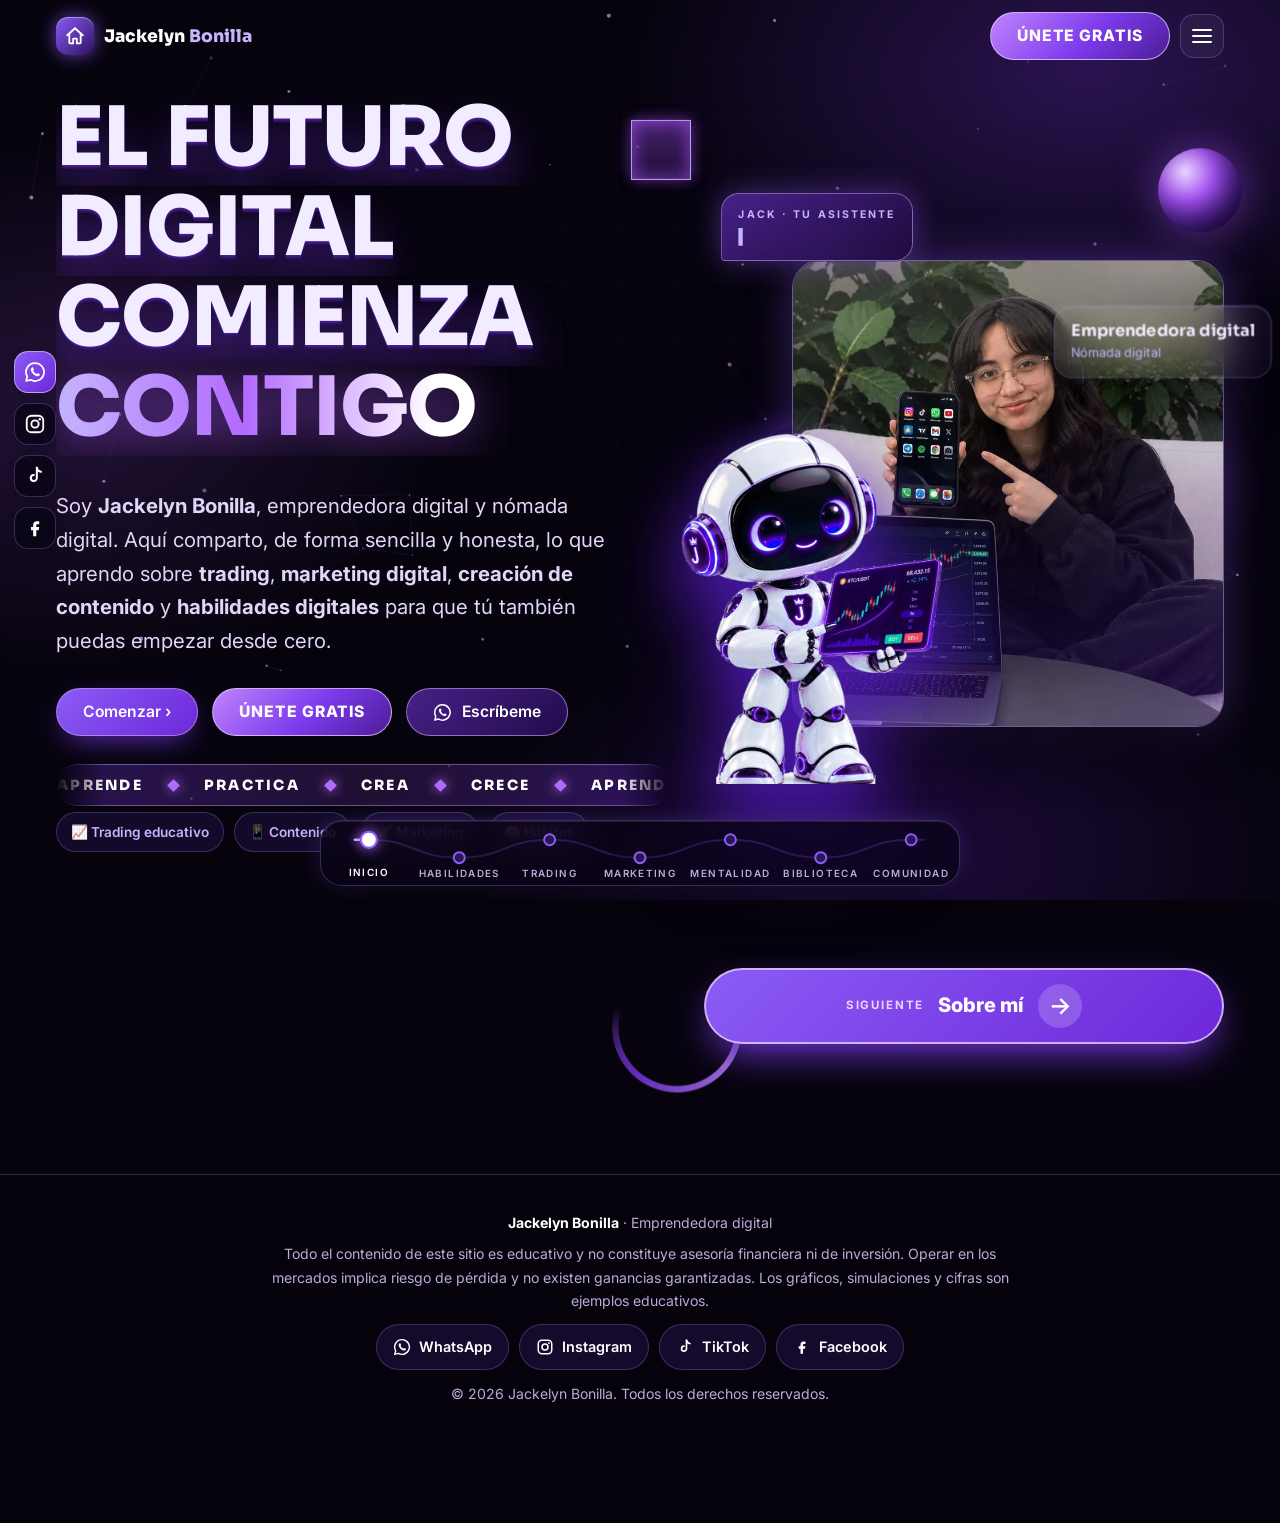
==== commit 565b1495: "Add files via upload" ====
--- a/index.html
+++ b/index.html
@@ -12,7 +12,9 @@
 <link rel="preconnect" href="https://fonts.googleapis.com">
 <link rel="preconnect" href="https://fonts.gstatic.com" crossorigin>
 <link href="https://fonts.googleapis.com/css2?family=Inter:wght@400;500;600;700&family=Sora:wght@600;700;800&display=swap" rel="stylesheet">
-<link rel="icon" href="data:image/svg+xml,%3Csvg xmlns='http://www.w3.org/2000/svg' viewBox='0 0 64 64'%3E%3Crect width='64' height='64' rx='16' fill='%237c3aed'/%3E%3Ctext x='32' y='45' font-size='38' font-family='Arial' font-weight='800' text-anchor='middle' fill='white'%3EJ%3C/text%3E%3C/svg%3E">
+<link rel="icon" type="image/png" sizes="48x48" href="assets/img/logo-48.png">
+<link rel="icon" type="image/png" sizes="192x192" href="assets/img/logo-192.png">
+<link rel="apple-touch-icon" href="assets/img/logo-180.png">
 <script>document.documentElement.classList.add('js')</script>
 <link rel="stylesheet" href="css/styles.css">
 </head>
@@ -50,7 +52,7 @@
 <!-- Cargador -->
 <div class="loader" id="loader" role="status" aria-label="Cargando">
   <div class="loader-core">
-    <div class="loader-orb"><span class="loader-j">J</span></div>
+    <div class="loader-orb"><img class="loader-logo" src="assets/img/logo-512.webp" alt="" width="96" height="96" decoding="async"></div>
     <div class="loader-bar"><i id="loaderBar"></i></div>
     <small>Iniciando experiencia</small>
   </div>
--- a/css/styles.css
+++ b/css/styles.css
@@ -1088,3 +1088,10 @@
 .arc-step h4{margin:0 0 4px;font-size:1.15rem}.arc-step p{margin:0;color:var(--muted);font-size:.92rem;line-height:1.4}
 .arc-arrow{align-self:center;color:var(--p-300);font-size:1.5rem}
 @media (max-width:900px){.arc-flow{grid-template-columns:1fr}.arc-arrow{transform:rotate(90deg);justify-self:center;line-height:1;margin:-4px 0;font-size:1.2rem}.arc-step .arc-l{font-size:3rem;width:44px;text-align:center}}
+
+.loader-logo{width:64px;height:64px;filter:drop-shadow(0 0 16px var(--p-500));animation:loaderPulse 2s ease-in-out infinite}
+@keyframes loaderPulse{50%{transform:scale(1.08)}}
+@media (prefers-reduced-motion:reduce){.loader-logo{animation:none}}
+
+.loader-logo{width:84px;height:84px;border-radius:50%;object-fit:cover}
+.loader-orb{width:132px;height:132px}
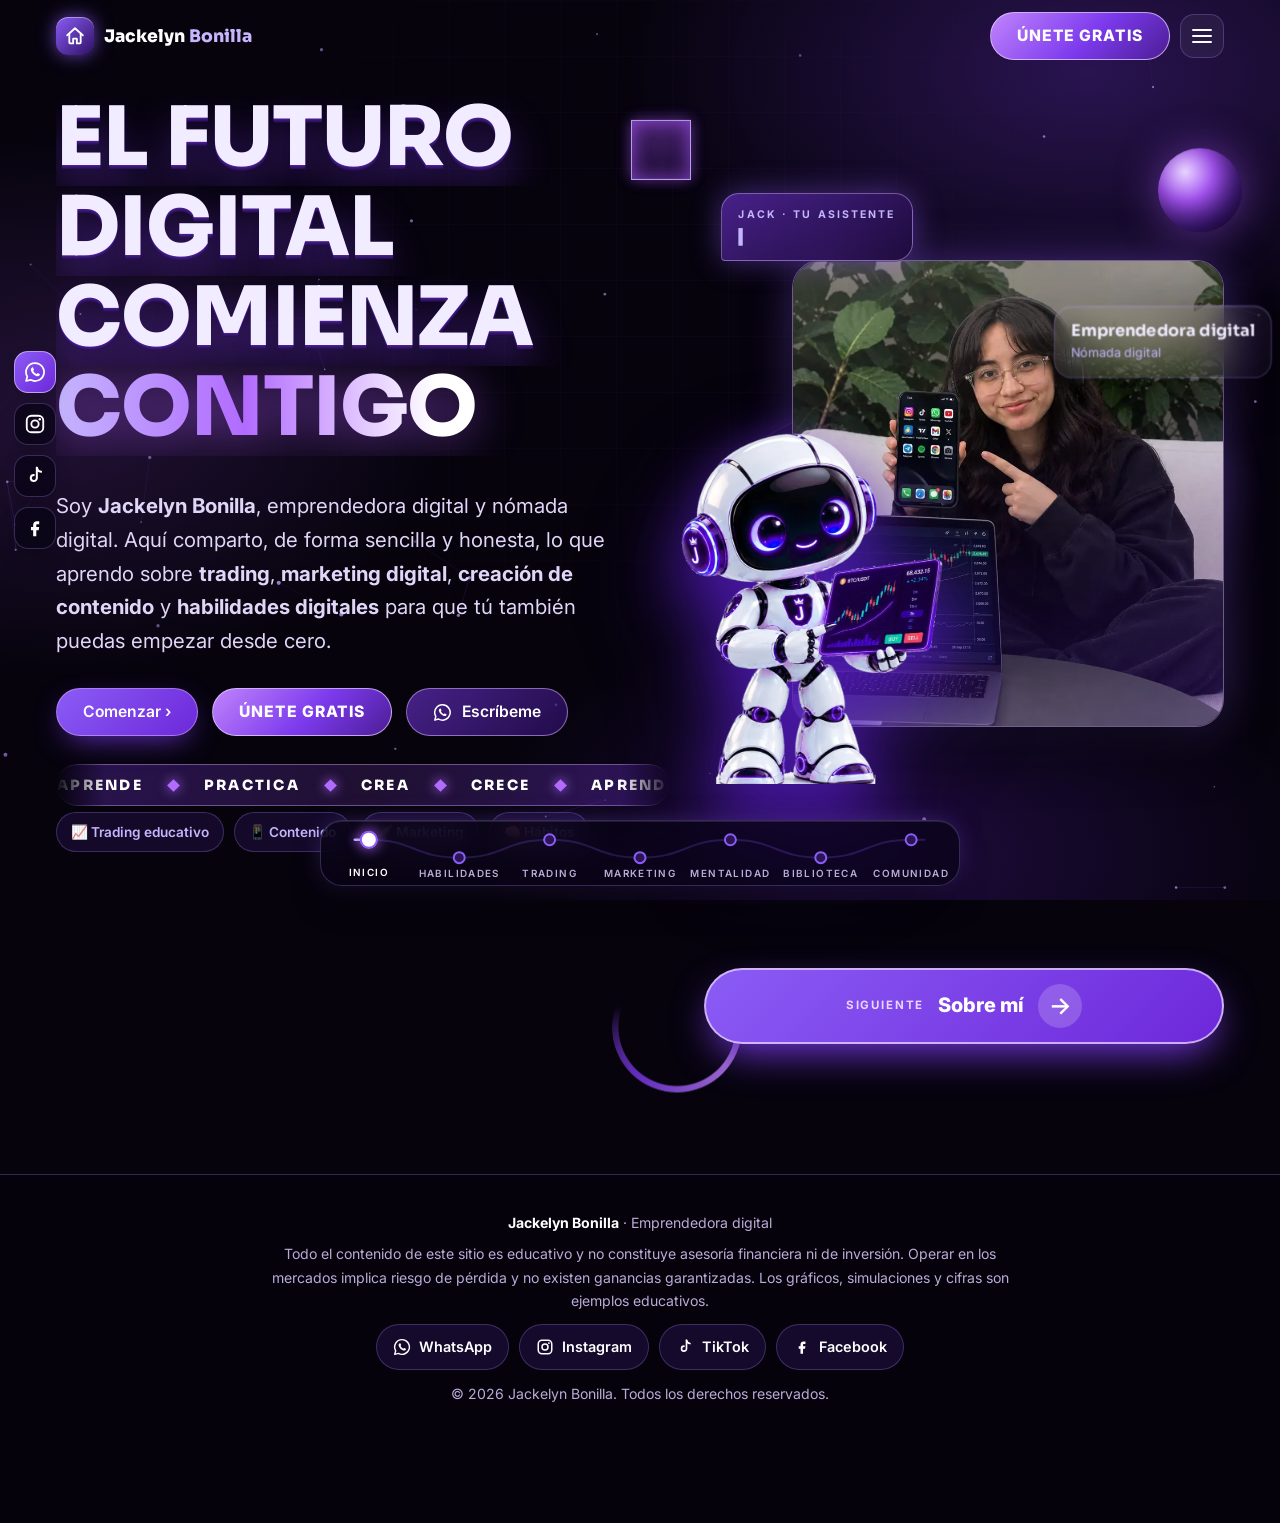
==== commit 9eeb626f: "Add files via upload" ====
--- a/index.html
+++ b/index.html
@@ -12,6 +12,7 @@
 <link rel="preconnect" href="https://fonts.googleapis.com">
 <link rel="preconnect" href="https://fonts.gstatic.com" crossorigin>
 <link href="https://fonts.googleapis.com/css2?family=Inter:wght@400;500;600;700&family=Sora:wght@600;700;800&display=swap" rel="stylesheet">
+<link rel="icon" type="image/png" sizes="32x32" href="assets/img/logo-32.png">
 <link rel="icon" type="image/png" sizes="48x48" href="assets/img/logo-48.png">
 <link rel="icon" type="image/png" sizes="192x192" href="assets/img/logo-192.png">
 <link rel="apple-touch-icon" href="assets/img/logo-180.png">
@@ -51,10 +52,27 @@
 
 <!-- Cargador -->
 <div class="loader" id="loader" role="status" aria-label="Cargando">
+  <div class="ld-panel ld-top"></div><div class="ld-panel ld-bot"></div>
+  <div class="ld-grid" aria-hidden="true"></div>
   <div class="loader-core">
-    <div class="loader-orb"><img class="loader-logo" src="assets/img/logo-512.webp" alt="" width="96" height="96" decoding="async"></div>
+    <div class="ld-stage">
+      <svg class="ld-rings" viewBox="0 0 200 200" aria-hidden="true"><circle class="r1" cx="100" cy="100" r="92"/><circle class="r2" cx="100" cy="100" r="78"/><circle class="r3" cx="100" cy="100" r="64"/></svg>
+      <svg class="ld-logo" viewBox="0 0 200 160" aria-hidden="true">
+        <defs><linearGradient id="ldLeaf" x1="0" y1="0" x2="1" y2="1"><stop offset="0" stop-color="#86efac"/><stop offset="1" stop-color="#16a34a"/></linearGradient></defs>
+        <path class="ld-draw d1" pathLength="1" d="M54 30H146a6 6 0 0 1 6 6V104H48V36a6 6 0 0 1 6-6Z"/>
+        <path class="ld-draw d2" pathLength="1" d="M30 112H170L163 124a6 6 0 0 1-6 4H43a6 6 0 0 1-6-4Z"/>
+        <g class="ld-candles"><g style="--i:0"><line x1="66" x2="66" y1="84" y2="98"/><rect x="62" y="88" width="8" height="8"/></g><g style="--i:1"><line x1="80" x2="80" y1="74" y2="96"/><rect x="76" y="80" width="8" height="12"/></g><g style="--i:2"><line x1="94" x2="94" y1="70" y2="92"/><rect x="90" y="76" width="8" height="10"/></g><g style="--i:3"><line x1="108" x2="108" y1="58" y2="84"/><rect x="104" y="64" width="8" height="14"/></g><g style="--i:4"><line x1="122" x2="122" y1="54" y2="76"/><rect x="118" y="58" width="8" height="12"/></g><g style="--i:5"><line x1="136" x2="136" y1="42" y2="66"/><rect x="132" y="46" width="8" height="14"/></g></g>
+        <path class="ld-draw d3" pathLength="1" d="M60 98C88 94 112 80 140 48"/>
+        <path class="ld-draw d4" pathLength="1" d="M128 47H141V60"/>
+        <path class="ld-leaf" d="M40 112C38 96 44 86 58 80C60 96 54 108 40 112Z"/>
+        <path class="ld-leaf l2" d="M40 112C40 98 30 90 18 90C18 102 26 110 40 112Z"/>
+      </svg>
+      <span class="ld-scan" aria-hidden="true"></span>
+    </div>
+    <div class="ld-name">JACKELYN <b>BONILLA</b></div>
+    <div class="ld-sub">Habilidades digitales · Trading · Marketing</div>
     <div class="loader-bar"><i id="loaderBar"></i></div>
-    <small>Iniciando experiencia</small>
+    <div class="ld-meta"><span id="loaderPct">0</span>% &nbsp;·&nbsp; iniciando experiencia</div>
   </div>
 </div>
 
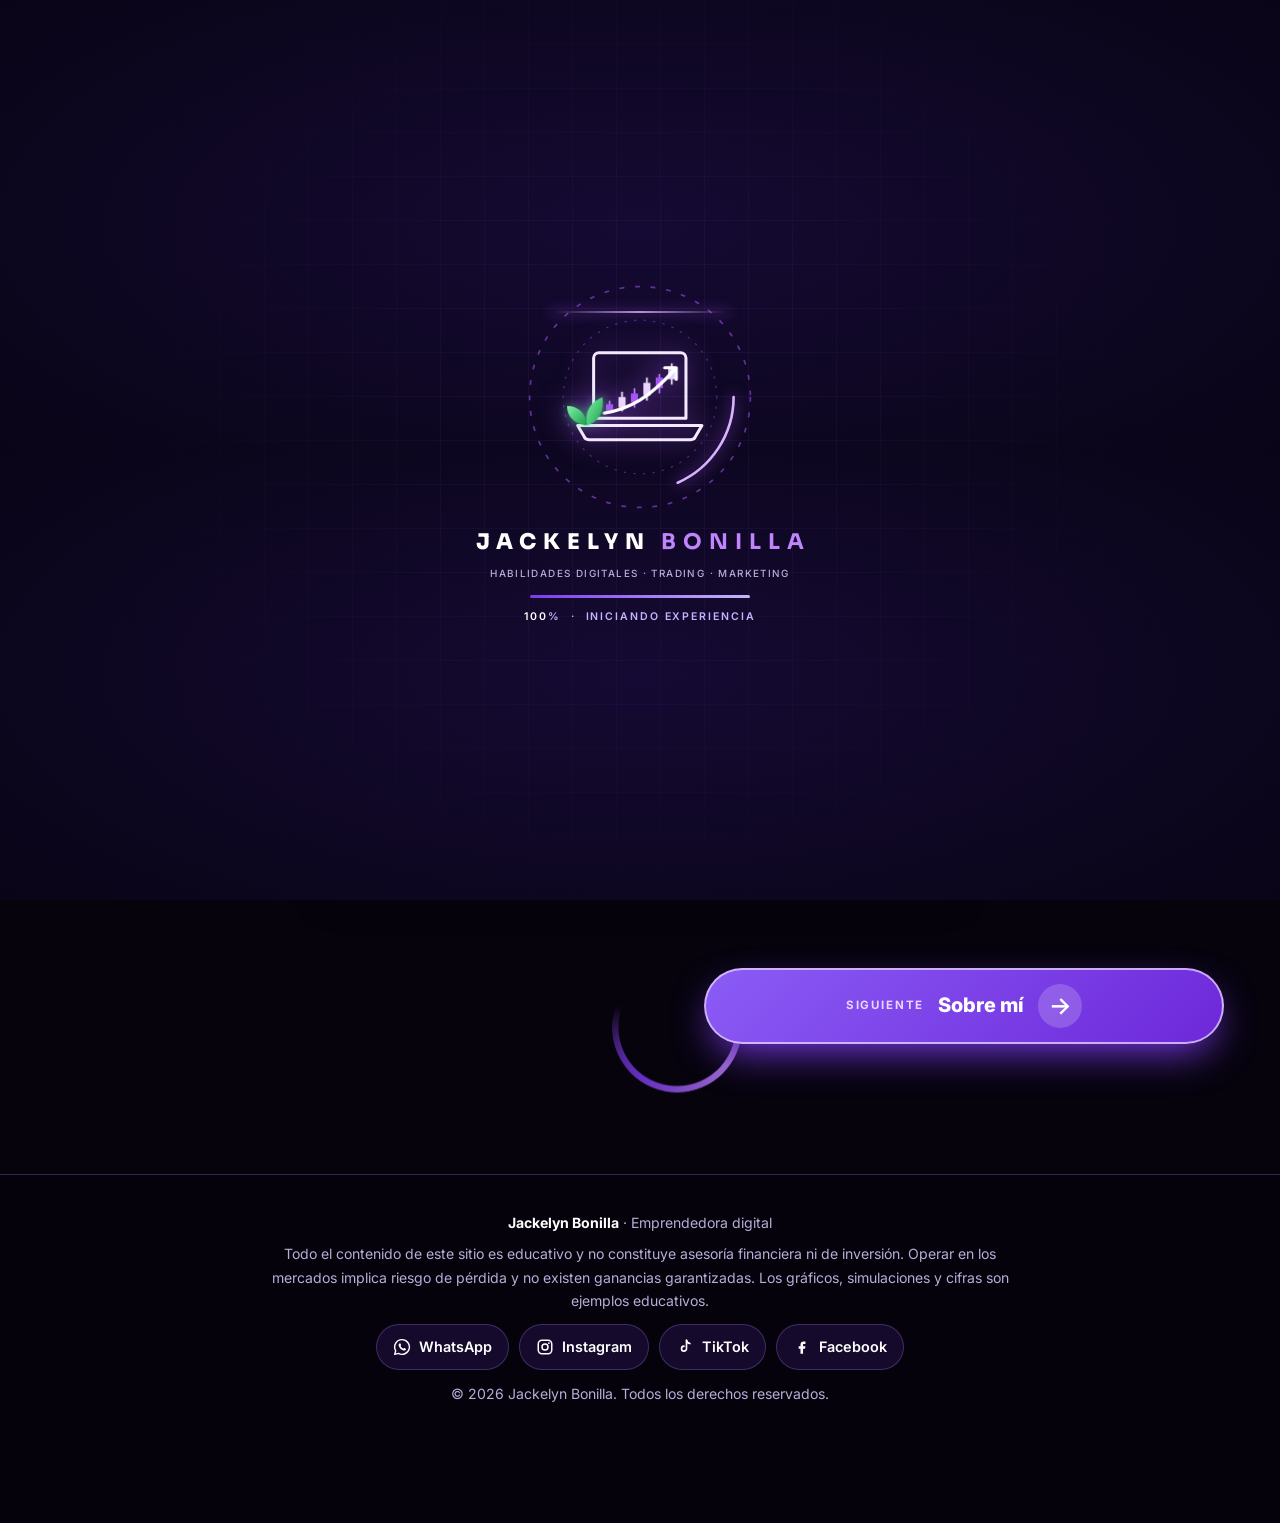
==== commit 400935d7: "Add files via upload" ====
--- a/index.html
+++ b/index.html
@@ -89,6 +89,7 @@
       <a href="#sobre-mi">Sobre mí</a>
       <a href="#habilidades">Habilidades</a>
       <a href="#trading">Trading</a>
+      <a href="#trading-ia" class="nav-new">Trading con IA</a>
       <a href="#clases" class="nav-new">Clases gratis</a>
       <a href="#marketing">Marketing</a>
       <a href="#mentalidad">Mentalidad</a>
@@ -414,8 +415,147 @@
         </article>
       </div>
     </div>
+    <section class="ai-portal ai-teaser rv" aria-labelledby="h-ai" data-go="trading-ia">
+      <div class="ai-copy">
+        <span class="eyebrow">Portal</span>
+        <h3 class="sec-title" id="h-ai" style="font-size:clamp(1.9rem,4.6vw,3rem)">Trading con <em>inteligencia artificial</em></h3>
+        <button class="btn btn-primary btn-ai" type="button" data-go="trading-ia"><span class="ai-dot" aria-hidden="true"></span><span>ENTRAR AL PORTAL</span><i aria-hidden="true">→</i></button>
+      </div>
+      <div class="ai-scene" aria-hidden="true">
+        <div class="bh"><span class="bh-glow"></span><span class="bh-disk"></span><span class="bh-ring r1"></span><span class="bh-ring r2"></span><span class="bh-core"></span></div>
+        <img class="ai-robot" src="assets/img/robot.webp" alt="" width="654" height="877" loading="lazy" decoding="async">
+        <div class="ai-chart glass"><b>Analizando mercado</b><svg viewBox="0 0 124 84"><g class="ai-c"><g style="--i:0"><line x1="14" x2="14" y1="58" y2="78"/><rect x="10" y="62" width="8" height="12"/></g><g style="--i:1"><line x1="30" x2="30" y1="48" y2="74"/><rect x="26" y="52" width="8" height="14"/></g><g style="--i:2"><line x1="46" x2="46" y1="52" y2="70"/><rect x="42" y="56" width="8" height="10"/></g><g style="--i:3"><line x1="62" x2="62" y1="36" y2="66"/><rect x="58" y="40" width="8" height="16"/></g><g style="--i:4"><line x1="78" x2="78" y1="30" y2="58"/><rect x="74" y="34" width="8" height="14"/></g><g style="--i:5"><line x1="94" x2="94" y1="18" y2="50"/><rect x="90" y="22" width="8" height="18"/></g><g style="--i:6"><line x1="110" x2="110" y1="22" y2="42"/><rect x="106" y="26" width="8" height="10"/></g></g><path class="ai-line" d="M6 74C32 70 52 58 74 44S106 20 120 12"/></svg><i class="ai-sweep"></i></div>
+        <span class="ai-spark s1"></span><span class="ai-spark s2"></span><span class="ai-spark s3"></span>
+      </div>
+    </section>
+
     <div class="cta-band glass neon rv"><div><b>¿Quieres aprender trading?</b><span>Escríbeme por WhatsApp y empezamos con calma, desde cero y sin promesas de dinero fácil.</span></div><div class="cta-actions"><a class="btn btn-join btn-wa" data-niche="trading" href="#" target="_blank" rel="noopener noreferrer"><svg class="wa-ic" aria-hidden="true"><use href="#ic-wa"/></svg> Quiero aprender trading</a><span class="logo-row" aria-label="WhatsApp, Instagram, TikTok y Facebook"><a class="logo-btn wapp" data-niche="trading" href="#" target="_blank" rel="noopener noreferrer" aria-label="WhatsApp"><svg aria-hidden="true"><use href="#ic-wa"/></svg></a><a class="logo-btn" data-social="instagram" href="#" target="_blank" rel="noopener noreferrer" aria-label="Instagram"><svg aria-hidden="true"><use href="#ic-ig"/></svg></a><a class="logo-btn" data-social="tiktok" href="#" target="_blank" rel="noopener noreferrer" aria-label="TikTok"><svg aria-hidden="true"><use href="#ic-tt"/></svg></a><a class="logo-btn" data-social="facebook" href="#" target="_blank" rel="noopener noreferrer" aria-label="Facebook"><svg aria-hidden="true"><use href="#ic-fb"/></svg></a></span></div></div>
     <div class="books-strip rv" data-books="trading,zona"><div class="bs-head"><h3>📚 Guías para esta sección</h3><span>Léelas aquí mismo o descárgalas gratis</span></div><div class="bs-row"></div></div>
+  </div>
+</section>
+
+<!-- ===================== TRADING CON IA ===================== -->
+<section class="sec view" id="trading-ia" tabindex="-1" aria-labelledby="h-ia">
+  <div class="shapes" aria-hidden="true"><div class="shape sphere fl hide-m" style="width:80px;height:80px;left:3%;top:16%" data-depth="26"></div><div class="shape ring3d hide-m" style="width:120px;height:120px;right:3%;top:44%" data-depth="18"></div></div>
+  <div class="wrap">
+    <div class="iax-head">
+      <div class="iax-copy">
+        <span class="eyebrow rv" data-node="Trading IA">Trading con inteligencia artificial</span>
+        <h2 class="sec-title rv" id="h-ia">Trading con <em>inteligencia artificial</em></h2>
+        <p class="sec-lead rv">Bienvenida al portal. Uso 6 scanners con inteligencia artificial que me facilitan el trabajo: ayudan a revisar Forex, criptomonedas y copytrading más rápido. La decisión, el plan y el riesgo siguen siendo míos. Aquí te muestro cómo se ven, con ejemplos simulados.</p>
+        <div class="hero-actions rv"><a class="btn btn-primary btn-ai" data-ai href="#" target="_blank" rel="noopener noreferrer"><span class="ai-dot" aria-hidden="true"></span><span>QUIERO CONOCER LOS SCANNERS</span><i aria-hidden="true">→</i></a></div>
+      </div>
+      <div class="ai-scene rv" aria-hidden="true">
+        <div class="bh"><span class="bh-glow"></span><span class="bh-disk"></span><span class="bh-ring r1"></span><span class="bh-ring r2"></span><span class="bh-core"></span></div>
+        <img class="ai-robot" src="assets/img/robot.webp" alt="" width="654" height="877" loading="lazy" decoding="async">
+        <span class="ai-spark s1"></span><span class="ai-spark s2"></span><span class="ai-spark s3"></span>
+      </div>
+    </div>
+
+    <div class="disclaimer rv" role="note"><svg width="24" height="24" viewBox="0 0 24 24" fill="none" stroke="#fbbf24" stroke-width="2" stroke-linecap="round" stroke-linejoin="round" aria-hidden="true"><path d="M10.3 3.9 1.8 18a2 2 0 0 0 1.7 3h17a2 2 0 0 0 1.7-3L13.7 3.9a2 2 0 0 0-3.4 0z"/><path d="M12 9v4M12 17h.01"/></svg>
+      <p style="margin:0"><b>Contenido educativo.</b> La IA no predice el mercado ni garantiza ganancias. Operar implica riesgo de perder parte o todo tu capital. El gráfico de abajo es un <b>ejemplo simulado</b>, no una señal.</p></div>
+
+
+    <h3 class="sub-title rv">Mis 6 scanners</h3>
+    <p class="sec-lead rv" style="margin-bottom:16px">Cada scanner revisa el mercado por mí y marca zonas de interés. Los uso en tres áreas:</p>
+    <div class="iax-areas">
+      <article class="glass iax-area rv"><span class="iax-ic" aria-hidden="true">💱</span><h4>Forex</h4><p>Pares de divisas, como EUR/USD o el oro, revisados en distintos tiempos.</p></article>
+      <article class="glass iax-area rv" style="--d:.07s"><span class="iax-ic" aria-hidden="true">₿</span><h4>Criptomonedas</h4><p>Gráficos de cripto con zonas de entrada, salida y riesgo marcadas.</p></article>
+      <article class="glass iax-area rv" style="--d:.14s"><span class="iax-ic" aria-hidden="true">🔁</span><h4>Copytrading</h4><p>Seguir las operaciones de otros traders, entendiendo antes el riesgo.</p></article>
+    </div>
+
+
+    <div class="iax-notify glass neon rv">
+      <div class="iax-nt-copy">
+        <span class="iax-ic" aria-hidden="true">🔔</span>
+        <h4>Notificaciones todo el día</h4>
+        <p>Los scanners te envían avisos durante el día cuando detectan una zona de interés. Así no tienes que estar pegada a la pantalla y puedes revisar las oportunidades a tiempo. Tú decides si tomarlas, siempre cuidando tu riesgo.</p>
+      </div>
+      <div class="iax-nt-list" aria-hidden="true">
+        <div class="iax-nt" style="--i:0"><i>🔔</i><div><b>Nueva zona detectada</b><small>EUR/USD · M5 · ejemplo</small></div><span>ahora</span></div>
+        <div class="iax-nt" style="--i:1"><i>🔔</i><div><b>Posible entrada en revisión</b><small>XAU/USD · M5 · ejemplo</small></div><span>hace 12 min</span></div>
+        <div class="iax-nt" style="--i:2"><i>🔔</i><div><b>Nivel de invalidación cerca</b><small>BTC/USD · M15 · ejemplo</small></div><span>hace 40 min</span></div>
+      </div>
+    </div>
+
+    <div class="iax-real">
+      <figure class="iax-shot rv"><div class="iax-frame"><img src="assets/img/scanner-captura.webp" alt="Captura de un scanner con zonas de entrada, dos salidas e invalidación en el gráfico de oro XAU/USD" width="736" height="1195" loading="lazy" decoding="async"></div><figcaption><b>Un scanner</b> <span>Este es solo uno de los 6.</span></figcaption></figure>
+      <figure class="iax-shot rv" style="--d:.1s"><div class="iax-frame"><img src="assets/img/copytrading-captura.webp" alt="Captura de una operación compartida con precio de entrada, stop loss y dos salidas" width="738" height="1272" loading="lazy" decoding="async"></div><figcaption><b>Copytrading</b> <span>Así se ve una operación compartida: entrada, stop loss y salidas.</span></figcaption></figure>
+    </div>
+    <p class="iax-realnote rv">Capturas reales de herramientas que uso, solo para mostrar cómo funcionan. No son recomendaciones de operar ni garantizan resultados.</p>
+
+    <h3 class="sub-title rv">Así se organiza la información (ejemplo simulado)</h3>
+    <div class="iax-sample rv">
+      <div class="iax-phone glass neon">
+        <div class="iax-ph-top"><b>SCANNER · EUR/USD · M5</b><span>EJEMPLO SIMULADO</span></div>
+        <svg viewBox="0 0 340 260" class="iax-ph-svg" role="img" aria-label="Ejemplo simulado de un scanner con zona de entrada, dos salidas e invalidación">
+          <g class="iax-gl"><line x1="0" x2="340" y1="40" y2="40"/><line x1="0" x2="340" y1="110" y2="110"/><line x1="0" x2="340" y1="180" y2="180"/></g>
+          <g class="iax-lv"><line class="l1" x1="150" x2="340" y1="42" y2="42"/><text x="336" y="36" text-anchor="end">Salida 2</text>
+            <line class="l1" x1="150" x2="340" y1="86" y2="86"/><text x="336" y="80" text-anchor="end">Salida 1</text>
+            <rect class="zn" x="150" y="150" width="190" height="26"/><text x="336" y="144" text-anchor="end">Entrada</text>
+            <line class="l3" x1="150" x2="340" y1="206" y2="206"/><text x="336" y="222" text-anchor="end" class="rd">Invalidación</text></g>
+          <g class="iax-cd"><g class="cd"><line x1="40" x2="40" y1="176" y2="196"/><rect x="35" y="180" width="10" height="14"/></g><g class="cu"><line x1="62" x2="62" y1="170" y2="192"/><rect x="57" y="176" width="10" height="12"/></g><g class="cu"><line x1="84" x2="84" y1="160" y2="184"/><rect x="79" y="166" width="10" height="14"/></g><g class="cd"><line x1="106" x2="106" y1="150" y2="176"/><rect x="101" y="156" width="10" height="12"/></g><g class="cu"><line x1="128" x2="128" y1="142" y2="170"/><rect x="123" y="148" width="10" height="14"/></g><g class="cu"><line x1="150" x2="150" y1="126" y2="150"/><rect x="145" y="132" width="10" height="12"/></g><g class="cd"><line x1="172" x2="172" y1="118" y2="142"/><rect x="167" y="124" width="10" height="14"/></g><g class="cu"><line x1="194" x2="194" y1="104" y2="132"/><rect x="189" y="110" width="10" height="16"/></g><g class="cu"><line x1="216" x2="216" y1="98" y2="120"/><rect x="211" y="102" width="10" height="12"/></g><g class="cd"><line x1="238" x2="238" y1="86" y2="110"/><rect x="233" y="92" width="10" height="14"/></g></g>
+        </svg>
+        <p class="iax-ph-note">Este es solo <b>un scanner</b>, uno de los <b>6</b>.</p>
+      </div>
+      <div class="iax-sig glass">
+        <div class="iax-ph-top"><b>SEÑAL DE EJEMPLO</b><span>NO ES UNA RECOMENDACIÓN</span></div>
+        <div class="iax-row"><small>Entrada</small><b>1.0850</b></div>
+        <div class="iax-row bad"><small>Stop loss</small><b>1.0820</b></div>
+        <div class="iax-row good"><small>Salida 1</small><b>1.0910</b></div>
+        <div class="iax-row good"><small>Salida 2</small><b>1.0950</b></div>
+        <p class="iax-ph-note">Así se organiza la información: dónde entrar, dónde cortar la pérdida y dónde tomar ganancia. Las cifras son inventadas para enseñar.</p>
+      </div>
+    </div>
+
+    <div class="iax-copy-card glass neon rv">
+      <div class="iax-cc-head"><span class="iax-ic" aria-hidden="true">🔁</span><div><h4>Muestra de copytrading</h4><small>EJEMPLO EDUCATIVO</small></div></div>
+      <div class="iax-cc-flow">
+        <div><b>Eliges</b><small>a un trader y revisas cómo maneja su riesgo.</small></div><i aria-hidden="true">→</i>
+        <div><b>Se copian</b><small>sus operaciones en tu cuenta, de forma automática.</small></div><i aria-hidden="true">→</i>
+        <div><b>Tú controlas</b><small>cuánto inviertes y cuándo pararlo.</small></div>
+      </div>
+      <p class="iax-ph-note">Copiar a otro trader no elimina el riesgo: los resultados pasados no garantizan los futuros. Empieza entendiendo y practicando en demo.</p>
+    </div>
+
+    <h3 class="sub-title rv">Prueba cómo analiza la IA</h3>
+    <div class="iax-lab glass neon rv">
+      <div class="iax-bar"><span>EJEMPLO SIMULADO · ANÁLISIS CON IA</span><i class="iax-live"><b></b>Analizando</i></div>
+      <svg id="iaChart" class="iax-svg" viewBox="0 0 640 320" role="img" aria-label="Gráfico de velas simulado con capas de análisis de inteligencia artificial"></svg>
+      <div class="iax-tabs" role="group" aria-label="Capas del análisis">
+        <button type="button" data-l="tendencia" aria-pressed="true">📈 Tendencia</button>
+        <button type="button" data-l="niveles" aria-pressed="false">🧱 Soportes y resistencias</button>
+        <button type="button" data-l="escenarios" aria-pressed="false">🔀 Escenarios</button>
+        <button type="button" data-l="riesgo" aria-pressed="false">🛡️ Riesgo</button>
+      </div>
+      <div class="iax-read"><b id="iaTitle">Tendencia</b><p id="iaText"></p></div>
+    </div>
+
+    <h3 class="sub-title rv">Qué puede hacer la IA por ti</h3>
+    <div class="iax-cards">
+      <article class="glass iax-card rv"><span class="iax-ic" aria-hidden="true">🔍</span><h4>Leer el gráfico</h4><p>Resume tendencias, zonas y velas en segundos, para que no te pierdas en el detalle.</p></article>
+      <article class="glass iax-card rv" style="--d:.07s"><span class="iax-ic" aria-hidden="true">🔀</span><h4>Plantear escenarios</h4><p>Muestra caminos posibles y qué tendría que pasar para que cada uno se cumpla.</p></article>
+      <article class="glass iax-card rv" style="--d:.14s"><span class="iax-ic" aria-hidden="true">⚖️</span><h4>Cuidar el riesgo</h4><p>Ayuda a calcular tamaño de posición, pérdida máxima y relación riesgo / beneficio.</p></article>
+      <article class="glass iax-card rv" style="--d:.21s"><span class="iax-ic" aria-hidden="true">📓</span><h4>Revisar tu bitácora</h4><p>Encuentra patrones en tus propias prácticas para que aprendas de lo que repites.</p></article>
+    </div>
+
+    <h3 class="sub-title rv">Cómo se usa, paso a paso</h3>
+    <div class="iax-flow rv">
+      <div class="iax-fs"><span aria-hidden="true">👀</span><b>Observas</b><small>Eliges el activo y el gráfico en tu plataforma.</small></div>
+      <i aria-hidden="true">→</i>
+      <div class="iax-fs"><span aria-hidden="true">🤖</span><b>Consultas a la IA</b><small>Pides un análisis y escenarios.</small></div>
+      <i aria-hidden="true">→</i>
+      <div class="iax-fs"><span aria-hidden="true">🧠</span><b>Contrastas</b><small>Lo comparas con tu plan y tu riesgo.</small></div>
+      <i aria-hidden="true">→</i>
+      <div class="iax-fs"><span aria-hidden="true">🧪</span><b>Practicas en demo</b><small>Pruebas sin arriesgar dinero real.</small></div>
+    </div>
+
+    <div class="iax-honest glass rv">
+      <div><h4>Lo que la IA sí hace</h4><ul class="dots"><li>Ordena y resume información</li><li>Te da otra mirada del gráfico</li><li>Te ahorra tiempo de análisis</li></ul></div>
+      <div><h4>Lo que la IA no hace</h4><ul class="dots"><li>No predice el futuro del precio</li><li>No garantiza ganancias</li><li>No decide por ti ni cuida tu capital</li></ul></div>
+    </div>
+
+    <div class="cta-band glass neon rv"><div><b>¿Quieres conocer los 6 scanners con IA?</b><span>Escríbeme por WhatsApp y te cuento cómo usarlos con criterio, empezando en demo.</span></div><div class="cta-actions"><a class="btn btn-join btn-wa" data-ai href="#" target="_blank" rel="noopener noreferrer"><svg class="wa-ic" aria-hidden="true"><use href="#ic-wa"/></svg> Escribir por WhatsApp</a></div></div>
   </div>
 </section>
 
@@ -809,6 +949,7 @@
 <script src="js/network.js" defer></script>
 <script src="js/robot.js" defer></script>
 <script src="js/trading.js" defer></script>
+<script src="js/trading-ia.js" defer></script>
 <script src="js/marketing.js" defer></script>
 <script src="js/mentalidad.js" defer></script>
 <script src="js/nextbtn.js" defer></script>
--- a/css/styles.css
+++ b/css/styles.css
@@ -1089,9 +1089,194 @@
 .arc-arrow{align-self:center;color:var(--p-300);font-size:1.5rem}
 @media (max-width:900px){.arc-flow{grid-template-columns:1fr}.arc-arrow{transform:rotate(90deg);justify-self:center;line-height:1;margin:-4px 0;font-size:1.2rem}.arc-step .arc-l{font-size:3rem;width:44px;text-align:center}}
 
-.loader-logo{width:64px;height:64px;filter:drop-shadow(0 0 16px var(--p-500));animation:loaderPulse 2s ease-in-out infinite}
-@keyframes loaderPulse{50%{transform:scale(1.08)}}
-@media (prefers-reduced-motion:reduce){.loader-logo{animation:none}}
-
-.loader-logo{width:84px;height:84px;border-radius:50%;object-fit:cover}
-.loader-orb{width:132px;height:132px}
+
+
+/* ---------- Cargador futurista ---------- */
+.loader{background:transparent;transition:visibility 0s linear 1.25s}
+.loader.done{opacity:1;visibility:hidden;transform:none;pointer-events:none}
+.ld-panel{position:absolute;left:0;right:0;height:50.2%;background:radial-gradient(120% 140% at 50% 50%,#150a33,#06030f 70%);transition:transform 1.05s cubic-bezier(.77,0,.18,1) .25s;z-index:0}
+.ld-top{top:0}.ld-bot{bottom:0}
+.loader.done .ld-top{transform:translateY(-101%)}.loader.done .ld-bot{transform:translateY(101%)}
+.ld-grid{position:absolute;inset:0;z-index:1;background-image:linear-gradient(rgba(168,85,247,.09) 1px,transparent 1px),linear-gradient(90deg,rgba(168,85,247,.09) 1px,transparent 1px);background-size:44px 44px;-webkit-mask-image:radial-gradient(circle at 50% 46%,#000,transparent 70%);mask-image:radial-gradient(circle at 50% 46%,#000,transparent 70%);animation:ldGrid 8s linear infinite;transition:opacity .5s}
+.loader.done .ld-grid{opacity:0}
+@keyframes ldGrid{to{background-position:0 44px}}
+.loader-core{position:relative;z-index:2;gap:14px;transition:transform .9s cubic-bezier(.6,0,.2,1),opacity .6s ease .1s}
+.loader.done .loader-core{transform:scale(1.35);opacity:0}
+.ld-stage{position:relative;width:min(240px,62vw);aspect-ratio:1;display:grid;place-items:center}
+.ld-rings{position:absolute;inset:0;width:100%;height:100%;overflow:visible}
+.ld-rings circle{fill:none;stroke:#a855f7;transform-origin:100px 100px}
+.ld-rings .r1{stroke-width:1.4;stroke-dasharray:4 9;opacity:.55;animation:spin 14s linear infinite}
+.ld-rings .r2{stroke:#d8b4fe;stroke-width:2.2;stroke-dasharray:90 400;stroke-linecap:round;animation:spin 2.2s linear infinite;filter:drop-shadow(0 0 6px #a855f7)}
+.ld-rings .r3{stroke-width:1;stroke-dasharray:2 6;opacity:.4;animation:spin 20s linear infinite reverse}
+.ld-logo{position:relative;width:74%;overflow:visible;filter:drop-shadow(0 0 14px rgba(168,85,247,.75));animation:ldFloat 3s ease-in-out infinite}
+@keyframes ldFloat{50%{transform:translateY(-4px)}}
+.ld-logo .ld-draw{fill:none;stroke:#f3e8ff;stroke-width:3.4;stroke-linecap:round;stroke-linejoin:round;stroke-dasharray:1;stroke-dashoffset:1;animation:ldDraw .9s cubic-bezier(.5,0,.2,1) forwards}
+.ld-logo .d1{animation-delay:.15s}.ld-logo .d2{animation-delay:.55s}.ld-logo .d3{stroke:#fff;stroke-width:3.6;animation-delay:1.35s}.ld-logo .d4{stroke:#fff;stroke-width:3.6;animation-delay:1.9s;animation-duration:.4s}
+@keyframes ldDraw{to{stroke-dashoffset:0}}
+.ld-candles g{transform-box:fill-box;transform-origin:50% 100%;transform:scaleY(0);opacity:0;animation:ldCandle .45s cubic-bezier(.3,1.5,.5,1) forwards;animation-delay:calc(.8s + var(--i)*.1s)}
+.ld-candles g:nth-child(odd){stroke:#c084fc;fill:#a855f7}.ld-candles g:nth-child(even){stroke:#fff;fill:#e9d5ff}
+.ld-candles line{stroke-width:1.8}.ld-candles rect{stroke:none}
+@keyframes ldCandle{to{transform:scaleY(1);opacity:1}}
+.ld-leaf{fill:url(#ldLeaf);transform-box:fill-box;transform-origin:100% 100%;transform:scale(0);animation:ldLeaf .6s cubic-bezier(.3,1.5,.5,1) 1.6s forwards;filter:drop-shadow(0 0 6px rgba(74,222,128,.6))}
+.ld-leaf.l2{animation-delay:1.8s;transform-origin:100% 100%}
+@keyframes ldLeaf{to{transform:scale(1)}}
+.ld-scan{position:absolute;left:12%;right:12%;top:14%;height:2px;background:linear-gradient(90deg,transparent,#d8b4fe,transparent);box-shadow:0 0 14px #a855f7;opacity:.8;animation:ldScan 2.2s ease-in-out infinite}
+@keyframes ldScan{0%{top:14%;opacity:0}15%{opacity:.9}85%{opacity:.9}100%{top:82%;opacity:0}}
+.ld-name{font:800 1.35rem/1 var(--font-h);letter-spacing:.32em;color:#fff;padding-left:.32em;opacity:0;animation:ldUp .7s ease 1.1s forwards}
+.ld-name b{color:#c084fc}
+.ld-sub{font:500 .62rem/1.4 var(--font-b);letter-spacing:.14em;text-transform:uppercase;color:var(--muted);opacity:0;animation:ldUp .7s ease 1.4s forwards;padding:0 16px}
+@keyframes ldUp{from{opacity:0;transform:translateY(8px)}to{opacity:1;transform:none}}
+.loader-bar{width:min(220px,60vw);height:3px}
+.ld-meta{font:600 .66rem/1 var(--font-b);letter-spacing:.18em;text-transform:uppercase;color:#c4b5fd}
+.ld-meta span{display:inline-block;min-width:2.2ch;text-align:right;color:#fff}
+@media (prefers-reduced-motion:reduce){.ld-logo,.ld-rings circle,.ld-scan,.ld-grid{animation:none!important}.ld-logo .ld-draw{stroke-dashoffset:0;animation:none}.ld-candles g,.ld-leaf{transform:none;opacity:1;animation:none}.ld-name,.ld-sub{opacity:1;animation:none}}
+
+/* ---------- Portal IA (agujero negro) ---------- */
+.ai-portal{display:grid;grid-template-columns:1.05fr .95fr;gap:clamp(18px,4vw,48px);align-items:center;margin:34px 0;padding:clamp(20px,3.4vw,40px);border-radius:28px;border:1px solid rgba(216,180,254,.4);background:radial-gradient(90% 120% at 85% 50%,rgba(109,40,217,.28),transparent 60%),linear-gradient(160deg,#0a0418,#05020d);position:relative;overflow:hidden;box-shadow:0 30px 70px -30px #000,0 0 50px -14px rgba(168,85,247,.55)}
+.ai-copy{min-width:0;display:grid;gap:14px}
+.ai-copy .sec-lead{margin:0}
+.ai-chips{list-style:none;margin:0;padding:0;display:flex;flex-wrap:wrap;gap:8px}
+.ai-chips li{padding:7px 12px;border-radius:999px;border:1px solid rgba(216,180,254,.4);background:rgba(124,58,237,.14);font-size:.82rem;color:#e9d5ff}
+.btn-ai{justify-self:start;display:inline-flex;align-items:center;gap:12px;padding:16px 26px;font-weight:800;letter-spacing:.04em;background:linear-gradient(135deg,#a855f7,#5b21b6);box-shadow:0 0 34px -2px rgba(168,85,247,.85);animation:aiPulse 2.6s ease-in-out infinite}
+.btn-ai i{font-style:normal;font-size:1.25rem}
+.ai-dot{width:10px;height:10px;border-radius:50%;background:#fff;box-shadow:0 0 12px #fff}
+@keyframes aiPulse{50%{box-shadow:0 0 54px 4px rgba(168,85,247,.95)}}
+.ai-note{margin:0;font-size:.78rem;color:var(--muted)}
+.ai-scene{position:relative;width:100%;max-width:420px;aspect-ratio:1;justify-self:center}
+.bh{position:absolute;left:50%;top:60%;width:86%;aspect-ratio:1;transform:translate(-50%,-50%)}
+.bh>span{position:absolute;border-radius:50%}
+.bh-glow{inset:-10%;background:radial-gradient(circle,rgba(168,85,247,.55),transparent 62%);filter:blur(14px);animation:aiPulse2 4s ease-in-out infinite}
+.bh-disk{inset:6%;background:conic-gradient(from 0deg,#05020d,#7c3aed,#e9d5ff,#a855f7,#05020d 55%,#4c1d95,#05020d);-webkit-mask:radial-gradient(circle,transparent 38%,#000 41%,#000 66%,transparent 71%);mask:radial-gradient(circle,transparent 38%,#000 41%,#000 66%,transparent 71%);animation:spin 7s linear infinite;filter:drop-shadow(0 0 16px #a855f7)}
+.bh-ring{border:1.5px solid rgba(216,180,254,.5)}
+.bh-ring.r1{inset:-2%;border-style:dashed;animation:spin 22s linear infinite reverse}
+.bh-ring.r2{inset:16%;border-color:rgba(168,85,247,.7);animation:spin 10s linear infinite}
+.bh-core{inset:30%;background:radial-gradient(circle,#000 62%,#05020d 100%);box-shadow:0 0 0 2px rgba(233,213,255,.55),inset 0 0 40px #000,0 0 30px rgba(168,85,247,.8)}
+@keyframes aiPulse2{50%{opacity:.6;transform:scale(1.06)}}
+.ai-robot{position:absolute;left:50%;bottom:-2%;width:46%;height:auto;transform:translateX(-50%);z-index:3;filter:drop-shadow(0 0 22px rgba(168,85,247,.7));-webkit-mask-image:linear-gradient(#000 78%,transparent 100%);mask-image:linear-gradient(#000 78%,transparent 100%);animation:aiRise 4.5s ease-in-out infinite}
+@keyframes aiRise{0%,100%{transform:translateX(-50%) translateY(2%)}50%{transform:translateX(-50%) translateY(-3%)}}
+.ai-chart{position:absolute;right:-2%;top:6%;width:44%;padding:9px 10px;border-radius:14px;z-index:4;display:grid;gap:4px;overflow:hidden;animation:fcFloat 6s ease-in-out infinite}
+.ai-chart b{font:700 .62rem/1 var(--font-b);letter-spacing:.1em;text-transform:uppercase;color:#e9d5ff}
+.ai-chart svg{width:100%;height:auto}
+.ai-c g{transform-box:fill-box;transform-origin:50% 100%;animation:aiCandle 2.8s ease-in-out infinite;animation-delay:calc(var(--i)*.18s)}
+.ai-c g:nth-child(odd){stroke:#c084fc;fill:#a855f7}.ai-c g:nth-child(even){stroke:#fff;fill:#e9d5ff}
+.ai-c line{stroke-width:1.5}.ai-c rect{stroke:none}
+@keyframes aiCandle{50%{transform:scaleY(1.18)}}
+.ai-line{fill:none;stroke:#fff;stroke-width:2;stroke-linecap:round;stroke-dasharray:1;stroke-dashoffset:1;filter:drop-shadow(0 0 4px #a855f7);animation:aiDraw 3.2s ease-in-out infinite}
+@keyframes aiDraw{0%{stroke-dashoffset:140}60%,100%{stroke-dashoffset:0}}
+.ai-line{stroke-dasharray:140}
+.ai-sweep{position:absolute;top:0;bottom:0;width:30%;left:-40%;background:linear-gradient(90deg,transparent,rgba(216,180,254,.35),transparent);animation:aiSweep 3.2s ease-in-out infinite}
+@keyframes aiSweep{to{left:120%}}
+.ai-spark{position:absolute;width:5px;height:5px;border-radius:50%;background:#e9d5ff;box-shadow:0 0 10px #a855f7;z-index:2;animation:aiTw 3s ease-in-out infinite}
+.ai-spark.s1{left:12%;top:20%}.ai-spark.s2{left:80%;top:62%;animation-delay:-1s}.ai-spark.s3{left:24%;top:78%;animation-delay:-2s}
+@keyframes aiTw{50%{opacity:.2;transform:scale(.5)}}
+@media (max-width:820px){.ai-portal{grid-template-columns:1fr}.ai-scene{max-width:340px;order:-1}.btn-ai{justify-self:stretch;justify-content:space-between}}
+@media (prefers-reduced-motion:reduce){.ai-portal *,.btn-ai{animation:none!important}.ai-line{stroke-dashoffset:0}}
+
+/* ---------- Ventana Trading con IA ---------- */
+.iax-head{display:grid;grid-template-columns:1.15fr .85fr;gap:clamp(16px,4vw,48px);align-items:center;margin-bottom:22px}
+.iax-copy{min-width:0;display:grid;gap:14px}.iax-copy .sec-lead{margin:0}
+.iax-head .ai-scene{max-width:380px}
+.iax-lab{padding:clamp(14px,2.4vw,24px);border-radius:24px;display:grid;gap:14px;margin:18px 0 30px}
+.iax-bar{display:flex;justify-content:space-between;align-items:center;gap:10px;flex-wrap:wrap;font:700 .66rem/1 var(--font-b);letter-spacing:.14em;color:#d8b4fe}
+.iax-live{font-style:normal;display:inline-flex;align-items:center;gap:7px;color:#fff;letter-spacing:.08em}
+.iax-live b{width:8px;height:8px;border-radius:50%;background:#c084fc;box-shadow:0 0 10px #a855f7;animation:aiTw 1.4s ease-in-out infinite}
+.iax-svg{width:100%;height:auto;display:block;border-radius:16px;background:linear-gradient(180deg,rgba(124,58,237,.1),rgba(5,2,13,.6));border:1px solid rgba(216,180,254,.22)}
+.iax-svg text{fill:#f3e8ff;font:600 10px var(--font-b,sans-serif);paint-order:stroke;stroke:#07030f;stroke-width:3px}
+.iax-grid line{stroke:rgba(216,180,254,.12);stroke-width:1}
+.iax-candles g{transform-box:fill-box;transform-origin:50% 100%;animation:iaxIn .5s cubic-bezier(.3,1.4,.5,1) both;animation-delay:calc(var(--i)*.025s)}
+@keyframes iaxIn{from{transform:scaleY(0);opacity:0}}
+.iax-candles .cu line{stroke:#c084fc}.iax-candles .cu rect{fill:#a855f7;stroke:none}
+.iax-candles .cd line{stroke:#e9d5ff}.iax-candles .cd rect{fill:#f5f3ff;stroke:none}
+.iax-layer{opacity:0;pointer-events:none;transition:opacity .35s}
+.iax-layer.on{opacity:1}
+.iax-layer line,.iax-layer path{fill:none}
+.iax-trend{stroke:#fff;stroke-width:2.4;stroke-linecap:round;filter:drop-shadow(0 0 6px #a855f7)}
+.iax-lvl{stroke:#d8b4fe;stroke-width:1.5;stroke-dasharray:6 5}
+.iax-sc{stroke-width:2.4;stroke-linecap:round;stroke-dasharray:7 6}.iax-sc.up{stroke:#c084fc}.iax-sc.dn{stroke:#fff}
+.iax-zr{fill:rgba(248,113,113,.22);stroke:rgba(248,113,113,.6)}.iax-zg{fill:rgba(168,85,247,.28);stroke:rgba(192,132,252,.7)}
+.iax-layer.draw line.iax-trend,.iax-layer.draw .iax-sc{stroke-dashoffset:0;animation:iaxLine 1.1s ease-out both}
+.iax-layer.draw .iax-trend{stroke-dasharray:760}
+@keyframes iaxLine{from{stroke-dashoffset:760}}
+.iax-layer.draw .iax-sc{stroke-dasharray:7 6;animation:iaxFade 1s ease-out both}
+@keyframes iaxFade{from{opacity:0}}
+.iax-layer.draw rect{animation:iaxFade .8s ease-out both}
+.iax-tabs{display:flex;flex-wrap:wrap;gap:8px}
+.iax-tabs button{flex:1 1 auto;min-height:44px;padding:10px 14px;border-radius:999px;border:1px solid rgba(216,180,254,.4);background:rgba(124,58,237,.12);color:#f3e8ff;font:600 .86rem var(--font-b,sans-serif);cursor:pointer;transition:background .25s,box-shadow .25s,transform .2s}
+.iax-tabs button[aria-pressed="true"]{background:linear-gradient(135deg,#a855f7,#5b21b6);border-color:#e9d5ff;box-shadow:0 0 22px -4px #a855f7}
+.iax-tabs button:hover{transform:translateY(-1px)}
+.iax-tabs button:focus-visible{outline:3px solid #fff;outline-offset:2px}
+.iax-read{padding:12px 14px;border-radius:14px;background:rgba(5,2,13,.55);border:1px solid rgba(216,180,254,.2)}
+.iax-read b{display:block;margin-bottom:4px;color:#d8b4fe}.iax-read p{margin:0;color:var(--muted)}
+.iax-cards{display:grid;grid-template-columns:repeat(4,minmax(0,1fr));gap:14px;margin-bottom:30px}
+.iax-card{padding:18px;border-radius:20px;display:grid;gap:8px;align-content:start}
+.iax-card h4{margin:0;font-size:1.05rem}.iax-card p{margin:0;color:var(--muted);font-size:.92rem}
+.iax-ic{width:46px;height:46px;border-radius:14px;display:grid;place-items:center;font-size:1.4rem;background:linear-gradient(135deg,rgba(168,85,247,.5),rgba(76,29,149,.6));box-shadow:0 0 18px -4px #a855f7}
+.iax-flow{display:grid;grid-template-columns:1fr auto 1fr auto 1fr auto 1fr;gap:10px;align-items:stretch;margin-bottom:30px}
+.iax-fs{padding:14px;border-radius:18px;border:1px solid rgba(216,180,254,.3);background:rgba(124,58,237,.1);display:grid;gap:4px;align-content:start}
+.iax-fs span{font-size:1.5rem}.iax-fs b{font-size:1rem}.iax-fs small{color:var(--muted);font-size:.84rem;line-height:1.4}
+.iax-flow>i{align-self:center;color:#c084fc;font-style:normal;font-size:1.4rem}
+.iax-honest{display:grid;grid-template-columns:1fr 1fr;gap:20px;padding:20px;border-radius:22px;margin-bottom:30px}
+.iax-honest h4{margin:0 0 8px}
+@media (max-width:900px){.iax-head{grid-template-columns:1fr}.iax-head .ai-scene{order:-1}.iax-cards{grid-template-columns:1fr 1fr}.iax-flow{grid-template-columns:1fr}.iax-flow>i{justify-self:center;transform:rotate(90deg);line-height:1}.iax-honest{grid-template-columns:1fr}}
+@media (max-width:520px){.iax-cards{grid-template-columns:1fr}.iax-tabs button{flex:1 1 calc(50% - 8px);font-size:.8rem;padding:10px}}
+@media (prefers-reduced-motion:reduce){.iax-candles g,.iax-layer.draw *,.iax-live b{animation:none!important}}
+@media (max-width:640px){.iax-svg text{font-size:14px;stroke-width:4px}}
+
+/* Portal IA como aviso (final de Trading) */
+.ai-teaser{grid-template-columns:1.1fr .9fr;margin:34px 0 26px}
+.ai-teaser .ai-scene{max-width:360px}
+.ai-teaser .ai-chart{right:-4%;top:2%;width:40%}
+.ai-six{position:absolute;left:0;top:10%;z-index:5;display:grid;justify-items:center;padding:8px 14px;border-radius:16px;background:rgba(10,4,24,.85);border:1px solid rgba(216,180,254,.55);box-shadow:0 0 26px -4px #a855f7;font:700 .6rem/1.1 var(--font-b);letter-spacing:.14em;text-transform:uppercase;color:#e9d5ff;animation:fcFloat 6s ease-in-out infinite}
+.ai-six b{font:800 2rem/1 var(--font-h);color:#fff;text-shadow:0 0 18px #a855f7;letter-spacing:0}
+@media (max-width:820px){.ai-teaser{grid-template-columns:1fr}.ai-teaser .ai-scene{max-width:320px}}
+
+/* Portal: solo título */
+.ai-teaser{cursor:pointer;grid-template-columns:1.15fr .85fr}
+.ai-teaser .ai-copy{gap:18px}
+.ai-teaser:hover .bh-disk{animation-duration:3.5s}
+/* Interior: scanners */
+.iax-areas{display:grid;grid-template-columns:repeat(3,minmax(0,1fr));gap:14px;margin-bottom:28px}
+.iax-area{padding:18px;border-radius:20px;display:grid;gap:8px;align-content:start}
+.iax-area h4{margin:0;font-size:1.1rem}.iax-area p{margin:0;color:var(--muted);font-size:.92rem}
+.iax-sample{display:grid;grid-template-columns:1.2fr .8fr;gap:16px;margin-bottom:22px;align-items:start}
+.iax-phone,.iax-sig{padding:16px;border-radius:22px;display:grid;gap:10px;min-width:0}
+.iax-ph-top{display:flex;justify-content:space-between;gap:8px;flex-wrap:wrap;font:700 .64rem/1.2 var(--font-b);letter-spacing:.12em;color:#d8b4fe}
+.iax-ph-top span{color:#fff;opacity:.8}
+.iax-ph-svg{width:100%;height:auto;border-radius:14px;background:linear-gradient(180deg,rgba(124,58,237,.1),rgba(5,2,13,.7));border:1px solid rgba(216,180,254,.2)}
+.iax-gl line{stroke:rgba(216,180,254,.12)}
+.iax-lv line.l1{stroke:#c084fc;stroke-width:2}.iax-lv line.l3{stroke:#f87171;stroke-width:2}
+.iax-lv .zn{fill:rgba(168,85,247,.22);stroke:#e9d5ff;stroke-width:1.5}
+.iax-lv text{fill:#f3e8ff;font:700 11px var(--font-b,sans-serif);paint-order:stroke;stroke:#07030f;stroke-width:3px}.iax-lv text.rd{fill:#fca5a5}
+.iax-cd .cu line{stroke:#c084fc;stroke-width:1.6}.iax-cd .cu rect{fill:#a855f7}.iax-cd .cd line{stroke:#e9d5ff;stroke-width:1.6}.iax-cd .cd rect{fill:#f5f3ff}
+.iax-cd g{transform-box:fill-box;transform-origin:50% 100%;animation:aiCandle 3s ease-in-out infinite}
+.iax-cd g:nth-child(2n){animation-delay:-.7s}.iax-cd g:nth-child(3n){animation-delay:-1.4s}
+.iax-ph-note{margin:0;font-size:.82rem;color:var(--muted)}.iax-ph-note b{color:#fff}
+.iax-row{display:flex;justify-content:space-between;align-items:center;gap:10px;padding:12px 14px;border-radius:14px;background:rgba(255,255,255,.06);border:1px solid rgba(216,180,254,.18)}
+.iax-row small{color:var(--muted);font-size:.8rem}.iax-row b{font:700 1.25rem var(--font-h);font-variant-numeric:tabular-nums}
+.iax-row.bad{background:rgba(127,29,29,.45);border-color:rgba(248,113,113,.4)}.iax-row.bad b{color:#fca5a5}
+.iax-row.good{background:rgba(20,83,45,.4);border-color:rgba(74,222,128,.35)}.iax-row.good b{color:#86efac}
+.iax-copy-card{padding:clamp(16px,2.6vw,26px);border-radius:24px;display:grid;gap:14px;margin-bottom:30px}
+.iax-cc-head{display:flex;align-items:center;gap:12px}.iax-cc-head h4{margin:0}.iax-cc-head small{color:#d8b4fe;letter-spacing:.12em;font-size:.66rem}
+.iax-cc-flow{display:grid;grid-template-columns:1fr auto 1fr auto 1fr;gap:10px;align-items:stretch}
+.iax-cc-flow>div{padding:12px 14px;border-radius:16px;border:1px solid rgba(216,180,254,.3);background:rgba(124,58,237,.1);display:grid;gap:4px}
+.iax-cc-flow small{color:var(--muted);line-height:1.4}.iax-cc-flow>i{align-self:center;font-style:normal;color:#c084fc;font-size:1.3rem}
+@media (max-width:900px){.iax-areas{grid-template-columns:1fr}.iax-sample{grid-template-columns:1fr}.iax-cc-flow{grid-template-columns:1fr}.iax-cc-flow>i{justify-self:center;transform:rotate(90deg);line-height:1}.ai-teaser{grid-template-columns:1fr}}
+@media (prefers-reduced-motion:reduce){.iax-cd g{animation:none}}
+
+.iax-real{display:grid;grid-template-columns:repeat(2,minmax(0,1fr));gap:18px;max-width:760px;margin:6px auto 12px}
+.iax-shot{margin:0;display:grid;gap:10px}
+.iax-frame{padding:8px;border-radius:30px;background:linear-gradient(160deg,#2a1856,#0b0418);border:1px solid rgba(216,180,254,.5);box-shadow:0 30px 60px -26px #000,0 0 44px -8px rgba(139,92,246,.6)}
+.iax-frame img{display:block;width:100%;height:auto;border-radius:22px}
+.iax-shot figcaption{display:grid;gap:2px;text-align:center}.iax-shot figcaption b{color:#fff}.iax-shot figcaption span{color:var(--muted);font-size:.86rem}
+.iax-realnote{max-width:760px;margin:0 auto 28px;text-align:center;font-size:.8rem;color:var(--muted)}
+@media (max-width:520px){.iax-real{gap:10px}.iax-frame{padding:5px;border-radius:20px}.iax-frame img{border-radius:15px}.iax-shot figcaption span{font-size:.74rem}}
+
+.iax-notify{display:grid;grid-template-columns:1fr 1fr;gap:clamp(14px,3vw,30px);align-items:center;padding:clamp(16px,2.6vw,26px);border-radius:24px;margin:0 0 26px}
+.iax-nt-copy{display:grid;gap:8px;min-width:0}.iax-nt-copy h4{margin:0;font-size:1.25rem}.iax-nt-copy p{margin:0;color:var(--muted)}
+.iax-nt-list{display:grid;gap:10px;min-width:0}
+.iax-nt{display:flex;align-items:center;gap:12px;padding:12px 14px;border-radius:16px;background:rgba(10,4,24,.8);border:1px solid rgba(216,180,254,.35);animation:iaxNt 6s ease-in-out infinite;animation-delay:calc(var(--i)*1.2s)}
+.iax-nt i{font-style:normal;width:36px;height:36px;border-radius:10px;display:grid;place-items:center;background:linear-gradient(135deg,#a855f7,#5b21b6);flex:none}
+.iax-nt div{display:grid;min-width:0;flex:1}.iax-nt b{font-size:.9rem}.iax-nt small{color:var(--muted);font-size:.76rem}.iax-nt span{font-size:.7rem;color:#d8b4fe;white-space:nowrap}
+@keyframes iaxNt{0%,60%,100%{transform:none;box-shadow:none}10%{transform:translateX(6px);box-shadow:0 0 22px -4px #a855f7}}
+@media (max-width:820px){.iax-notify{grid-template-columns:1fr}}
+@media (prefers-reduced-motion:reduce){.iax-nt{animation:none}}
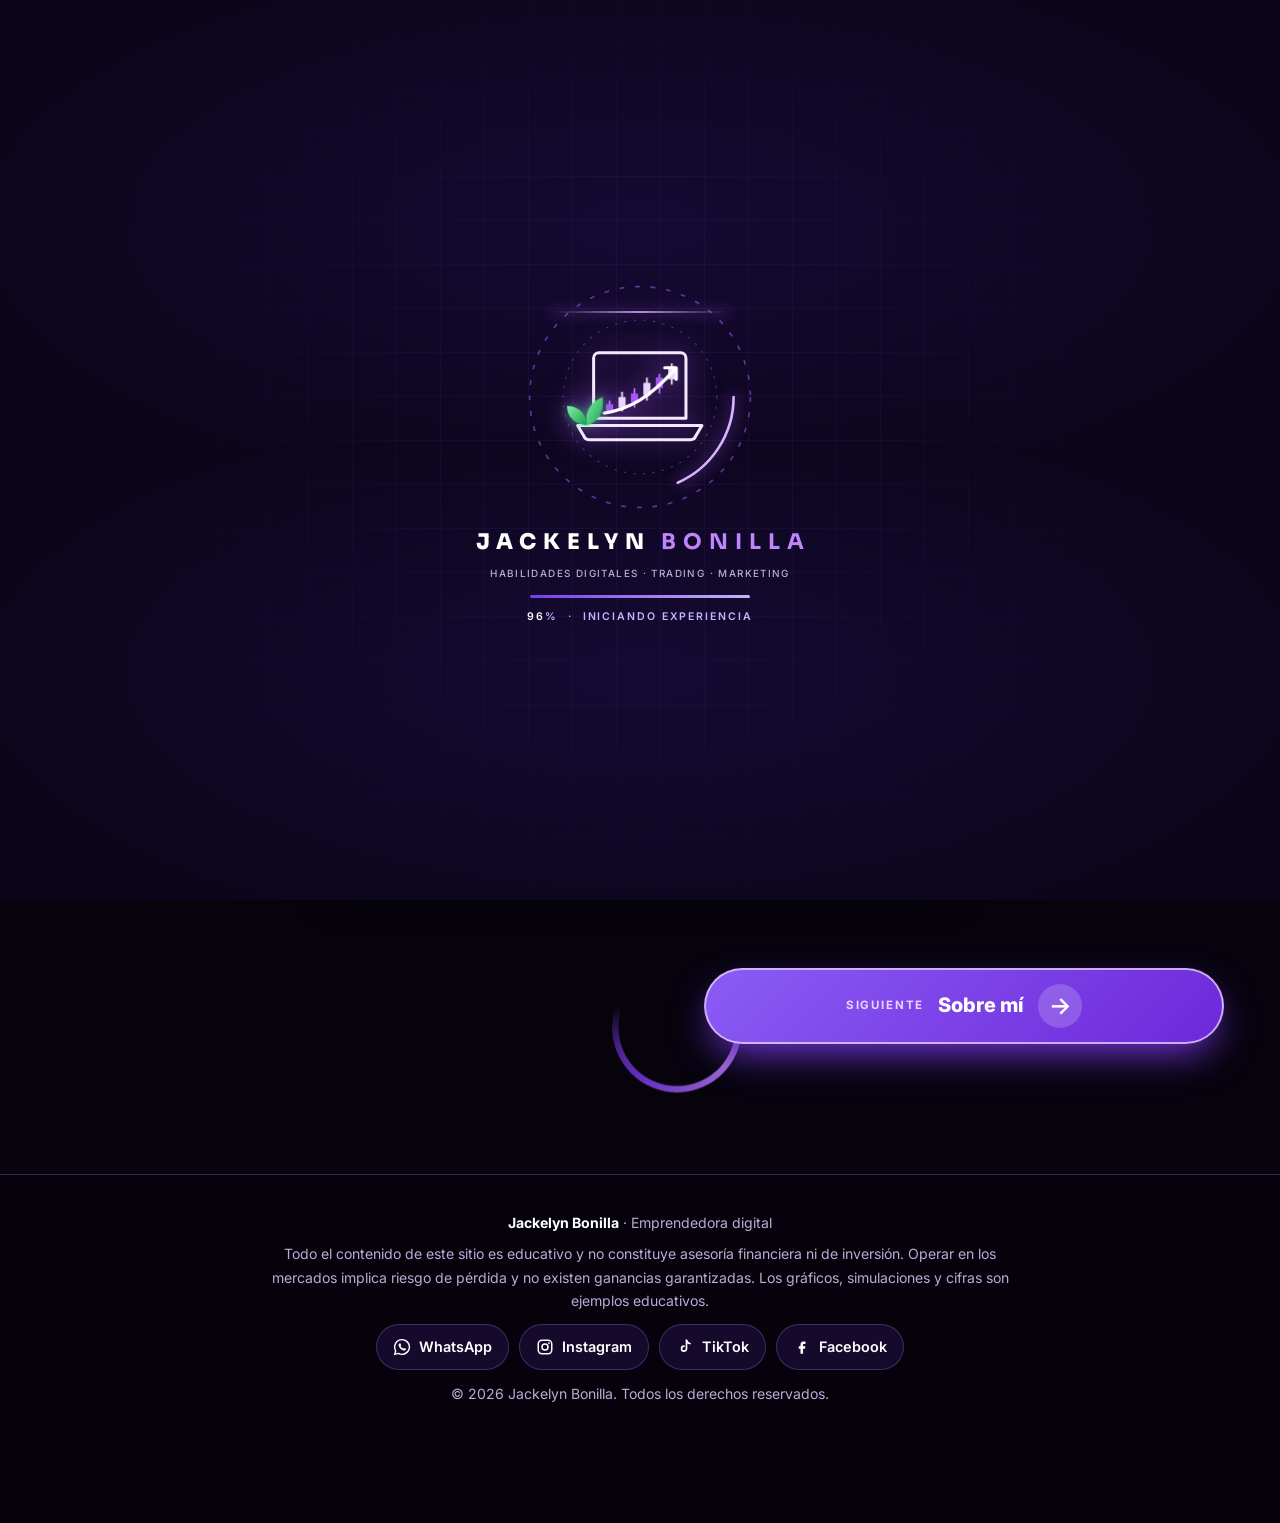
==== commit 626b45b9: "Add files via upload" ====
--- a/index.html
+++ b/index.html
@@ -12,10 +12,10 @@
 <link rel="preconnect" href="https://fonts.googleapis.com">
 <link rel="preconnect" href="https://fonts.gstatic.com" crossorigin>
 <link href="https://fonts.googleapis.com/css2?family=Inter:wght@400;500;600;700&family=Sora:wght@600;700;800&display=swap" rel="stylesheet">
-<link rel="icon" type="image/png" sizes="32x32" href="assets/img/logo-32.png">
-<link rel="icon" type="image/png" sizes="48x48" href="assets/img/logo-48.png">
-<link rel="icon" type="image/png" sizes="192x192" href="assets/img/logo-192.png">
-<link rel="apple-touch-icon" href="assets/img/logo-180.png">
+<link rel="icon" href="favicon.ico?v=3" sizes="any">
+<link rel="icon" type="image/png" sizes="32x32" href="assets/img/logo-32.png?v=3">
+<link rel="icon" type="image/png" sizes="192x192" href="assets/img/logo-192.png?v=3">
+<link rel="apple-touch-icon" href="assets/img/logo-180.png?v=3">
 <script>document.documentElement.classList.add('js')</script>
 <link rel="stylesheet" href="css/styles.css">
 </head>
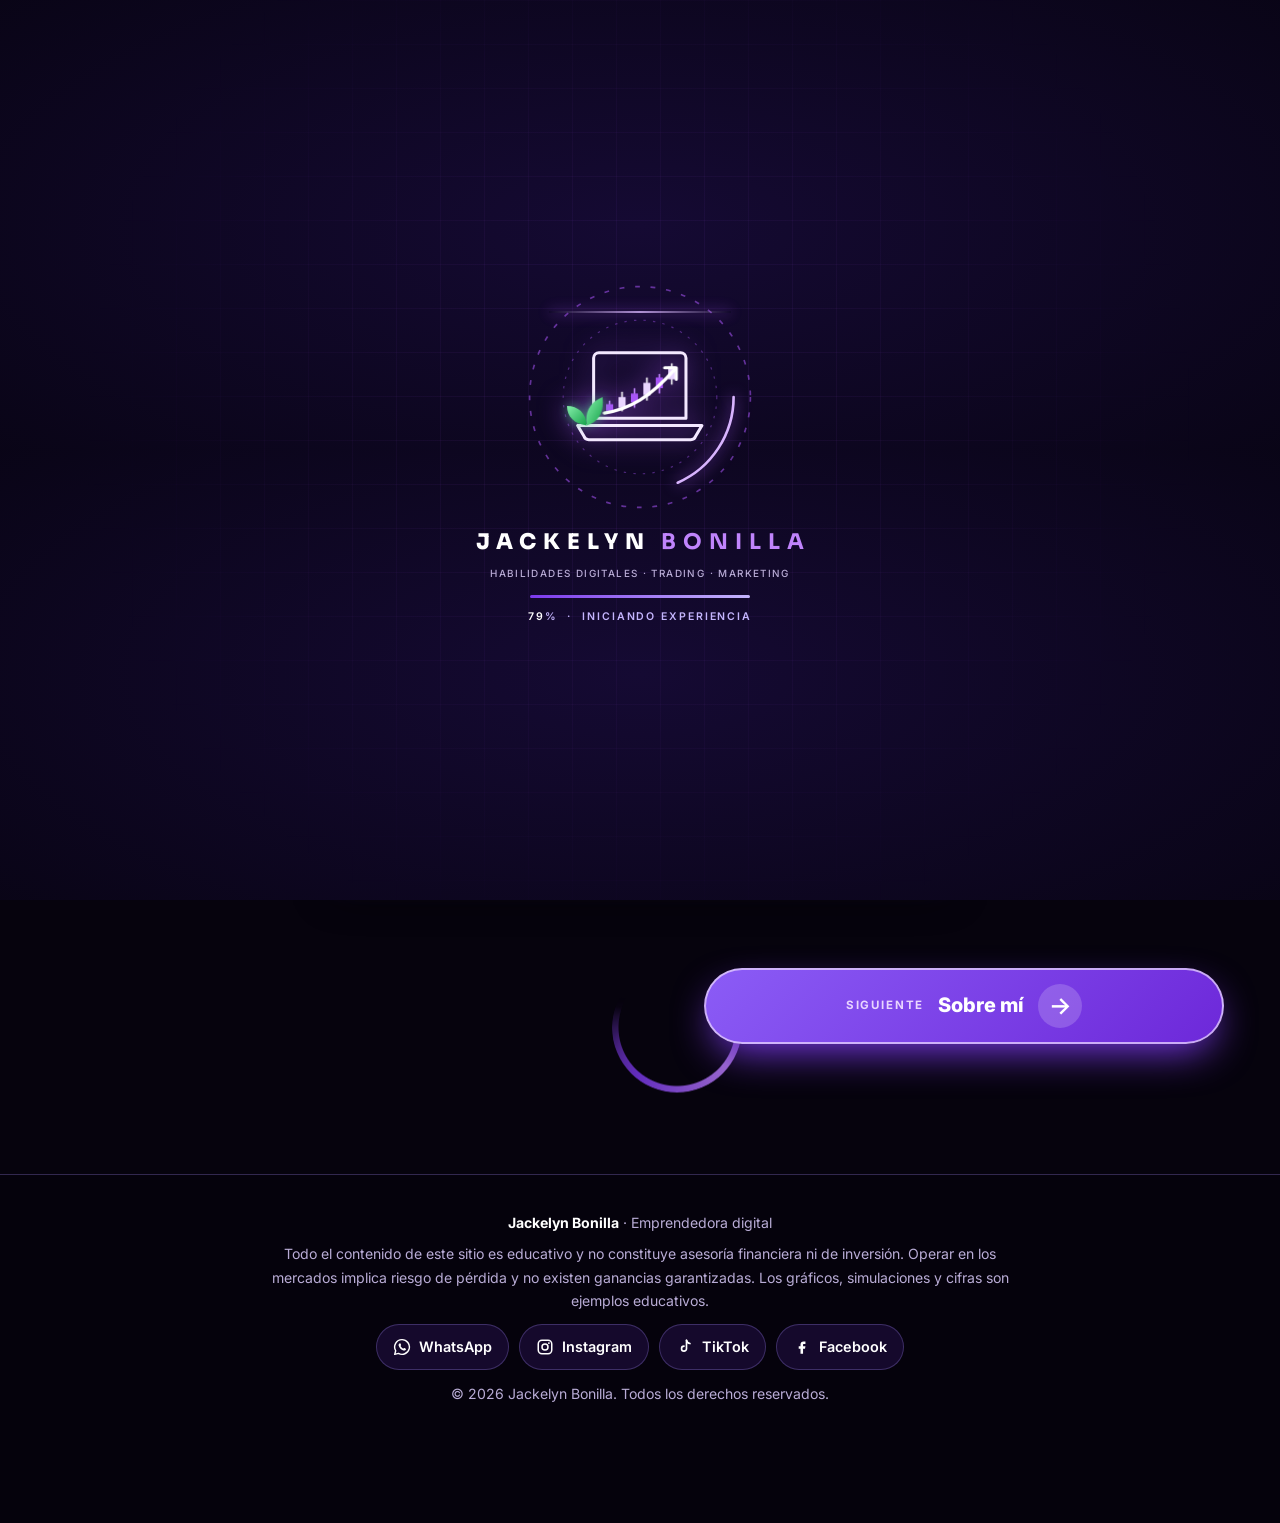
==== commit 7bc4226a: "Add files via upload" ====
--- a/index.html
+++ b/index.html
@@ -12,10 +12,10 @@
 <link rel="preconnect" href="https://fonts.googleapis.com">
 <link rel="preconnect" href="https://fonts.gstatic.com" crossorigin>
 <link href="https://fonts.googleapis.com/css2?family=Inter:wght@400;500;600;700&family=Sora:wght@600;700;800&display=swap" rel="stylesheet">
-<link rel="icon" href="favicon.ico?v=3" sizes="any">
-<link rel="icon" type="image/png" sizes="32x32" href="assets/img/logo-32.png?v=3">
-<link rel="icon" type="image/png" sizes="192x192" href="assets/img/logo-192.png?v=3">
-<link rel="apple-touch-icon" href="assets/img/logo-180.png?v=3">
+<link rel="icon" href="favicon.ico?v=4" sizes="any">
+<link rel="icon" type="image/png" sizes="32x32" href="assets/img/logo-32.png?v=4">
+<link rel="icon" type="image/png" sizes="192x192" href="assets/img/logo-192.png?v=4">
+<link rel="apple-touch-icon" href="assets/img/logo-180.png?v=4">
 <script>document.documentElement.classList.add('js')</script>
 <link rel="stylesheet" href="css/styles.css">
 </head>
